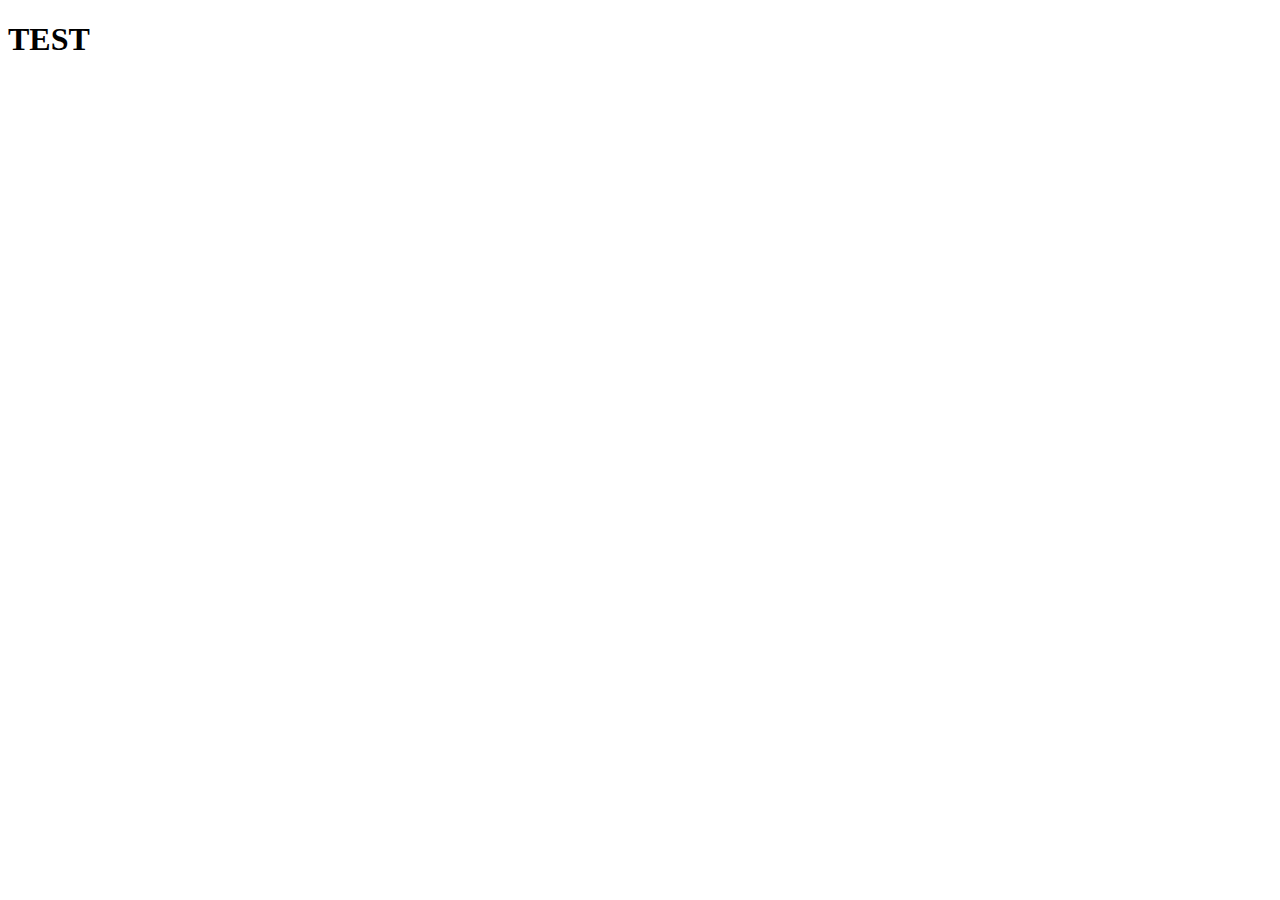
==== index.html @ deda64c5 "Create index.html" ====
<!DOCTYPE html>
<html lang="en">
<head>
    <meta charset="UTF-8">
    <meta name="viewport" content="width=device-width, initial-scale=1.0">
    <title>Nadlan</title>
</head>
<body>

    <!-- Your content goes here -->
<h1>TEST</h1>
</body>
</html>
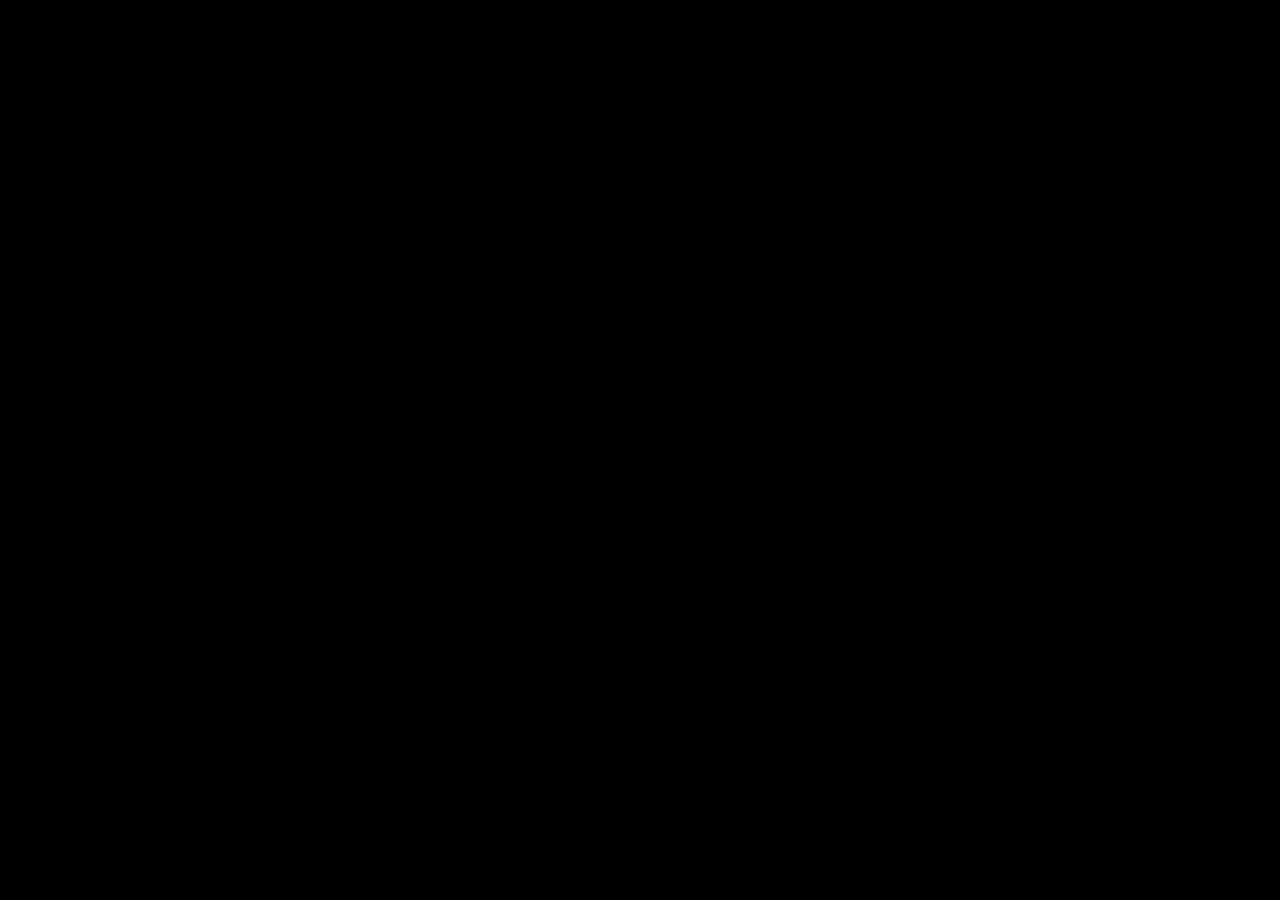
==== commit 1e426a34: "Add files via upload" ====
--- a/index.html
+++ b/index.html
@@ -1,13 +1,375 @@
-<!DOCTYPE html>
-<html lang="en">
-<head>
-    <meta charset="UTF-8">
-    <meta name="viewport" content="width=device-width, initial-scale=1.0">
-    <title>Nadlan</title>
+<!DOCTYPE html><html class="no-js" lang="zxx"><head>
+    <meta charset="utf-8">
+    <meta http-equiv="x-ua-compatible" content="ie=edge">
+    <title>Karla Ruiz - nadlan.mx</title>
+    <meta name="description" content="">
+    <meta name="viewport" content="width=device-width, initial-scale=1">
+    <link rel="shortcut icon" type="image/x-icon" href="images/nyIgyxBugbfX.png">
+    <!-- Place favicon.ico in the root directory -->
+
+    <!-- CSS here -->
+    <link rel="stylesheet" href="css/yXyggOVwKafo.css">
+    <link rel="stylesheet" href="css/BglMzIgdbR3A.css">
+    <link rel="stylesheet" href="css/SjAP2r0eqDfU.css">
+    <link rel="stylesheet" href="css/HqLEvQ7sHl8U.css">
+    <link rel="stylesheet" href="css/MZL8qbbJdl5z.css">
+    <link rel="stylesheet" href="css/4JkKqhOVsrvv.css">
+    <link rel="stylesheet" href="css/PM5VKhhelNa7.css">
+    <link rel="stylesheet" href="css/SZffVLvmH05L.css">
 </head>
+
 <body>
 
-    <!-- Your content goes here -->
-<h1>TEST</h1>
-</body>
-</html>
+    <div class="page-wrapper home-3" data-background="assets/img/bg/page-bg-1.jpg">
+
+        <!-- PRELOADER -->
+        <div id="preloader">
+            <div class="loader_line"></div>
+        </div>
+        <!-- /PRELOADER -->
+
+        <!-- header-start -->
+        <div class="bostami-header-area mb-30 z-index-5">
+            <div class="container">
+                <div class="bostami-header-wrap">
+                    <div class="row">
+
+                        <!-- logo -->
+                        <div class="col-6">
+                            <div class="bostami-header-logo">
+                                <a class="site-logo" href="../index.html">
+                                    <img src="images/nadlangreen.png" alt="">
+                                    <p><i>Coming soon</i></p>
+                                </a>
+                            </div>
+                        </div>
+
+                        <!-- menu btn 
+                        <div class="col-6">
+                            <div class="bostami-header-menu-btn text-right mb-0">
+                                <div class="dark-btn dark-btn-stored dark-btn-icon">
+                                    <i class="fa-light fa-moon"></i>
+                                    <i class="fa-light fa-sun"></i>
+                                </div>
+                                <div class="menu-btn toggle_menu d-lg-none">
+                                    <span></span>
+                                    <span></span>
+                                    <span></span>
+                                </div>
+                            </div>
+                        </div>-->
+
+                    </div>
+                </div>
+
+                <!-- mobile menu -->
+                <div class="mobile-menu-wrap">
+                    <div class="mobile-menu mobile_menu_3">
+                    </div>
+                </div>
+
+            </div>
+        </div>
+        <!-- header-end -->
+
+
+        <div class="container z-index-3">
+            <div class="row">
+
+                <!-- parsonal-info-start -->
+                <div class="col-xxl-4 col-xl-4 col-lg-4">
+                    <div class="bostami-parsonal-info-area">
+                        <div class="bostami-parsonal-info-wrap">
+
+                            <!-- img -->
+                            <div class="bostami-parsonal-info-img">
+                                <img src="images/wWUq4Y91ymSi.png" alt="avatar">
+                            </div>
+
+                            <!-- name -->
+                            <h4 class="bostami-parsonal-info-name">
+                                <a href="#">Karla Ruiz</a>
+                            </h4>
+                            <span class="bostami-parsonal-info-bio mb-15">Asesora inmobiliaria</span>
+
+                            <!-- socail link -->
+                            <ul class="bostami-parsonal-info-social-link mb-30">
+                                <li>
+                                    <a href="#" class="facebook">
+                                        <i class="fa-brands fa-facebook-f"></i>
+                                    </a>
+                                </li>
+                                <li>
+                                    <a href="#" class="twitter">
+                                        <i class="fa-brands fa-twitter"></i>
+                                    </a>
+                                </li>
+                                <li>
+                                    <a href="#" class="instagram">
+                                        <i class="fa-brands fa-instagram"></i>
+                                    </a>
+                                </li>
+                                <li>
+                                    <a href="#" class="linkedin">
+                                        <i class="fa-brands fa-linkedin-in"></i>
+                                    </a>
+                                </li>
+                            </ul>
+
+                            <!-- contact -->
+                            <div class="bostami-parsonal-info-contact mb-30">
+                                <div class="bostami-parsonal-info-contact-item phone">
+                                    <div class="icon">
+                                        <i class="fa-solid fa-mobile-screen-button"></i>
+                                    </div>
+                                    <div class="text">
+                                        <span>WhatsApp</span>
+                                        <p>+52 (442) 114 6160</p>
+                                    </div>
+                                </div>
+
+
+                                <div class="bostami-parsonal-info-contact-item email">
+                                    <div class="icon">
+                                        <i class="fa-regular fa-envelope-open-text"></i>
+                                    </div>
+                                    <div class="text">
+                                        <span>Email</span>
+                                        <p>contacto@tbrqro.com</p>
+                                    </div>
+                                </div>
+
+                                <div class="bostami-parsonal-info-contact-item location">
+                                    <div class="icon">
+                                        <i class="fa-solid fa-location-dot"></i>
+                                    </div>
+                                    <div class="text">
+                                        <span>Location</span>
+                                        <p>Querétaro</p>
+                                    </div>
+                                </div>
+
+                               <!-- <div class="bostami-parsonal-info-contact-item calendar">
+                                    <div class="icon">
+                                        <i class="fa-light fa-calendar-days"></i>
+                                    </div>
+                                    <div class="text">
+                                        <span>Birthday</span>
+                                        <p>May 27, 1990</p>
+                                    </div>
+                                </div>-->
+                            </div>
+
+                            <!-- cv button -->
+                            <div class="bostami-parsonal-info-btn">
+                                <a class="btn-2 circle" href="#">
+                                    <span class="icon">
+                                        <i class="fa-regular fa-download"></i>
+                                    </span>
+                                    Descargar semblanza
+                                </a>
+                            </div>
+
+                        </div>
+                    </div>
+                </div>
+                <!-- personal-info-end -->
+
+                <!-- about-page-start -->
+                <div class="col-xxl-8 col-xl-8 col-lg-8">
+
+                    <!-- main-menu-start -->
+                    <div class="text-right">
+                        <div class="bostami-main-menu-wrap">
+                            <nav class="bastami-main-menu main_menu_3">
+                                <ul>
+                                    <li class="active">
+                                        <a href="home-3.html">
+                                            <span>
+                                                <i class="fa-light fa-address-card"></i>
+                                            </span>
+                                            Acerca De
+                                        </a>
+                                    </li>
+                                    <!--<li>
+                                        <a href="resume-3.html">
+                                            <span>
+                                                <i class="fa-light fa-file-user"></i>
+                                            </span>
+                                            CV
+                                        </a>
+                                    </li>
+                                    <li>
+                                        <a href="portfolio-3.html">
+                                            <span>
+                                                <i class="fa-light fa-briefcase"></i>
+                                            </span>
+                                            Works
+                                        </a>
+                                    </li>
+                                    <li>
+                                        <a href="blog-3.html">
+                                            <span>
+                                                <i class="fa-light fa-newspaper"></i>
+                                            </span>
+                                            Blogs
+                                        </a>
+                                    </li>
+                                    <li>
+                                        <a href="contact-3.html">
+                                            <span>
+                                                <i class="fa-light fa-address-book"></i>
+                                            </span>
+                                            contact
+                                        </a>
+                                    </li>-->
+                                </ul>
+                            </nav>
+                        </div>
+                    </div>
+                    <!-- main-menu-end -->
+
+                    <div class="bostami-page-content-wrap">
+
+                        <!-- page title -->
+                        <div class="section-wrapper pl-60 pr-60 pt-60">
+                            <div class="bostami-page-title-wrap mb-15">
+                                <h2 class="page-title">Acerca De</h2>
+                                <p>Lorem ipsum dolor sit amet consectetur, adipisicing elit. Minima totam quos earum ab quasi, enim asperiores, beatae, dolorum dolore facere quae a impedit officia nulla! Rem amet quod inventore illo.</p>
+                            </div>
+                        </div>
+
+                        <!-- what-do -->
+                        <!--<div class="section-wrapper pl-60 pr-60">
+
+                            <div class="bostami-section-title-wrap mt-30 mb-20">
+                                <h3 class="section-title">What I do!</h3>
+                            </div>
+
+                            <div class="bostami-what-do-wrap mb-30">
+                                <div class="row">
+
+                                 
+                                    <div class="col-xxl-6 col-xl-6 col-lg-6">
+                                        <div class="bostami-what-do-item bg-prink">
+                                            <div class="icon">
+                                                <i class="fa-light fa-swatchbook"></i>
+                                            </div>
+                                            <div class="text">
+                                                <h4 class="title">Ui/Ux Design</h4>
+                                                <p>Lorem ipsum dolor sit amet, consectetuer adipiscing elit, sed diam
+                                                    euismod tincidunt volutpat.</p>
+                                            </div>
+                                        </div>
+                                    </div>
+                              
+                                    <div class="col-xxl-6 col-xl-6 col-lg-6">
+                                        <div class="bostami-what-do-item bg-catkrill">
+                                            <div class="icon">
+                                                <i class="fa-regular fa-grid-2"></i>
+                                            </div>
+                                            <div class="text">
+                                                <h4 class="title">App Development</h4>
+                                                <p>Lorem ipsum dolor sit amet, consectetuer adipiscing elit, sed diam
+                                                    euismod tincidunt volutpat.</p>
+                                            </div>
+                                        </div>
+                                    </div>
+                               
+                                    <div class="col-xxl-6 col-xl-6 col-lg-6">
+                                        <div class="bostami-what-do-item  bg-catkrill">
+                                            <div class="icon">
+                                                <i class="fa-regular fa-camera-retro"></i>
+                                            </div>
+                                            <div class="text">
+                                                <h4 class="title">Photography</h4>
+                                                <p>Lorem ipsum dolor sit amet, consectetuer adipiscing elit, sed diam
+                                                    euismod tincidunt volutpat.</p>
+                                            </div>
+                                        </div>
+                                    </div>
+                                  
+                                    <div class="col-xxl-6 col-xl-6 col-lg-6">
+                                        <div class="bostami-what-do-item bg-prink bg-blue">
+                                            <div class="icon">
+                                                <i class="fa-regular fa-code"></i>
+                                            </div>
+                                            <div class="text">
+                                                <h4 class="title">Web Development</h4>
+                                                <p>Lorem ipsum dolor sit amet, consectetuer adipiscing elit, sed diam
+                                                    euismod tincidunt volutpat.</p>
+                                            </div>
+                                        </div>
+                                    </div>
+
+                                </div>
+                            </div>
+
+                        </div>-->
+
+                        <!-- client
+                        <div class="section-wrapper bg-light-white-2 pt-45 pb-60 pl-60 pr-60">
+
+                            <div class="bostami-section-title-wrap text-center mb-50">
+                                <h3 class="section-title">clinet</h3>
+                            </div>
+
+                            <div class="bostami-client-slider">
+                                <div class="swiper-container client_slide_active">
+                                    <div class="swiper-wrapper">
+
+                                  
+                                        <div class="swiper-slide">
+                                            <img class="bostami-client-slider-logo" src="images/nW934GiI85wD.png" alt="">
+                                        </div>
+
+                                
+                                        <div class="swiper-slide">
+                                            <img class="bostami-client-slider-logo" src="images/pyjVDPePNr00.png" alt="">
+                                        </div>
+
+                               
+                                        <div class="swiper-slide">
+                                            <img class="bostami-client-slider-logo" src="images/IMhPbbkoX1Xu.png" alt="">
+                                        </div>
+
+                            
+                                        <div class="swiper-slide">
+                                            <img class="bostami-client-slider-logo" src="images/xuh4WxJpC7nQ.png" alt="">
+                                        </div>
+
+                                    </div>
+                                </div>
+                            </div>
+
+                        </div>  -->
+
+                        <!-- footer copyright -->
+                        <div class="footer-copyright text-center pt-25 pb-25">
+                            <span>© 2024 Todos los derechos reservados por<a href="https://nadlan.mx" target="_blank" rel="noopener noreferrer">nadlan.mx</a>.</span>
+                        </div>
+
+                    </div>
+                </div>
+                <!-- about-page-end -->
+
+            </div>
+
+
+        </div>
+
+
+    </div>
+
+    <!-- JS here -->
+    <script src="js/lsa5VjZNS9ua.js"></script>
+    <script src="js/UiMvtxFV1u6b.js"></script>
+    <script src="js/EvJVFbhKfy9F.js"></script>
+    <script src="js/TmzTZXvM2wDd.js"></script>
+    <script src="js/FT93FuFIo8Yx.js"></script>
+    <script src="js/xvdCnsDVGNSh.js"></script>
+    <script src="js/w8iOmgJdlUnN.js"></script>
+    <script src="js/pQdZ21XuZJvl.js"></script>
+
+
+</body></html>--- a/css/yXyggOVwKafo.css
+++ b/css/yXyggOVwKafo.css
@@ -0,0 +1,7 @@
+@charset "UTF-8";/*!
+ * Bootstrap  v5.2.3 (https://getbootstrap.com/)
+ * Copyright 2011-2022 The Bootstrap Authors
+ * Copyright 2011-2022 Twitter, Inc.
+ * Licensed under MIT (https://github.com/twbs/bootstrap/blob/main/LICENSE)
+ */:root{--bs-blue:#0d6efd;--bs-indigo:#6610f2;--bs-purple:#6f42c1;--bs-pink:#d63384;--bs-red:#dc3545;--bs-orange:#fd7e14;--bs-yellow:#ffc107;--bs-green:#198754;--bs-teal:#20c997;--bs-cyan:#0dcaf0;--bs-black:#000;--bs-white:#fff;--bs-gray:#6c757d;--bs-gray-dark:#343a40;--bs-gray-100:#f8f9fa;--bs-gray-200:#e9ecef;--bs-gray-300:#dee2e6;--bs-gray-400:#ced4da;--bs-gray-500:#adb5bd;--bs-gray-600:#6c757d;--bs-gray-700:#495057;--bs-gray-800:#343a40;--bs-gray-900:#212529;--bs-primary:#0d6efd;--bs-secondary:#6c757d;--bs-success:#198754;--bs-info:#0dcaf0;--bs-warning:#ffc107;--bs-danger:#dc3545;--bs-light:#f8f9fa;--bs-dark:#212529;--bs-primary-rgb:13,110,253;--bs-secondary-rgb:108,117,125;--bs-success-rgb:25,135,84;--bs-info-rgb:13,202,240;--bs-warning-rgb:255,193,7;--bs-danger-rgb:220,53,69;--bs-light-rgb:248,249,250;--bs-dark-rgb:33,37,41;--bs-white-rgb:255,255,255;--bs-black-rgb:0,0,0;--bs-body-color-rgb:33,37,41;--bs-body-bg-rgb:255,255,255;--bs-font-sans-serif:system-ui,-apple-system,"Segoe UI",Roboto,"Helvetica Neue","Noto Sans","Liberation Sans",Arial,sans-serif,"Apple Color Emoji","Segoe UI Emoji","Segoe UI Symbol","Noto Color Emoji";--bs-font-monospace:SFMono-Regular,Menlo,Monaco,Consolas,"Liberation Mono","Courier New",monospace;--bs-gradient:linear-gradient(180deg, rgba(255, 255, 255, 0.15), rgba(255, 255, 255, 0));--bs-body-font-family:var(--bs-font-sans-serif);--bs-body-font-size:1rem;--bs-body-font-weight:400;--bs-body-line-height:1.5;--bs-body-color:#212529;--bs-body-bg:#fff;--bs-border-width:1px;--bs-border-style:solid;--bs-border-color:#dee2e6;--bs-border-color-translucent:rgba(0, 0, 0, 0.175);--bs-border-radius:0.375rem;--bs-border-radius-sm:0.25rem;--bs-border-radius-lg:0.5rem;--bs-border-radius-xl:1rem;--bs-border-radius-2xl:2rem;--bs-border-radius-pill:50rem;--bs-link-color:#0d6efd;--bs-link-hover-color:#0a58ca;--bs-code-color:#d63384;--bs-highlight-bg:#fff3cd}*,::after,::before{box-sizing:border-box}@media (prefers-reduced-motion:no-preference){:root{scroll-behavior:smooth}}body{margin:0;font-family:var(--bs-body-font-family);font-size:var(--bs-body-font-size);font-weight:var(--bs-body-font-weight);line-height:var(--bs-body-line-height);color:var(--bs-body-color);text-align:var(--bs-body-text-align);background-color:var(--bs-body-bg);-webkit-text-size-adjust:100%;-webkit-tap-highlight-color:transparent}hr{margin:1rem 0;color:inherit;border:0;border-top:1px solid;opacity:.25}.h1,.h2,.h3,.h4,.h5,.h6,h1,h2,h3,h4,h5,h6{margin-top:0;margin-bottom:.5rem;font-weight:500;line-height:1.2}.h1,h1{font-size:calc(1.375rem + 1.5vw)}@media (min-width:1200px){.h1,h1{font-size:2.5rem}}.h2,h2{font-size:calc(1.325rem + .9vw)}@media (min-width:1200px){.h2,h2{font-size:2rem}}.h3,h3{font-size:calc(1.3rem + .6vw)}@media (min-width:1200px){.h3,h3{font-size:1.75rem}}.h4,h4{font-size:calc(1.275rem + .3vw)}@media (min-width:1200px){.h4,h4{font-size:1.5rem}}.h5,h5{font-size:1.25rem}.h6,h6{font-size:1rem}p{margin-top:0;margin-bottom:1rem}abbr[title]{-webkit-text-decoration:underline dotted;text-decoration:underline dotted;cursor:help;-webkit-text-decoration-skip-ink:none;text-decoration-skip-ink:none}address{margin-bottom:1rem;font-style:normal;line-height:inherit}ol,ul{padding-left:2rem}dl,ol,ul{margin-top:0;margin-bottom:1rem}ol ol,ol ul,ul ol,ul ul{margin-bottom:0}dt{font-weight:700}dd{margin-bottom:.5rem;margin-left:0}blockquote{margin:0 0 1rem}b,strong{font-weight:bolder}.small,small{font-size:.875em}.mark,mark{padding:.1875em;background-color:var(--bs-highlight-bg)}sub,sup{position:relative;font-size:.75em;line-height:0;vertical-align:baseline}sub{bottom:-.25em}sup{top:-.5em}a{color:var(--bs-link-color);text-decoration:underline}a:hover{color:var(--bs-link-hover-color)}a:not([href]):not([class]),a:not([href]):not([class]):hover{color:inherit;text-decoration:none}code,kbd,pre,samp{font-family:var(--bs-font-monospace);font-size:1em}pre{display:block;margin-top:0;margin-bottom:1rem;overflow:auto;font-size:.875em}pre code{font-size:inherit;color:inherit;word-break:normal}code{font-size:.875em;color:var(--bs-code-color);word-wrap:break-word}a>code{color:inherit}kbd{padding:.1875rem .375rem;font-size:.875em;color:var(--bs-body-bg);background-color:var(--bs-body-color);border-radius:.25rem}kbd kbd{padding:0;font-size:1em}figure{margin:0 0 1rem}img,svg{vertical-align:middle}table{caption-side:bottom;border-collapse:collapse}caption{padding-top:.5rem;padding-bottom:.5rem;color:#6c757d;text-align:left}th{text-align:inherit;text-align:-webkit-match-parent}tbody,td,tfoot,th,thead,tr{border-color:inherit;border-style:solid;border-width:0}label{display:inline-block}button{border-radius:0}button:focus:not(:focus-visible){outline:0}button,input,optgroup,select,textarea{margin:0;font-family:inherit;font-size:inherit;line-height:inherit}button,select{text-transform:none}[role=button]{cursor:pointer}select{word-wrap:normal}select:disabled{opacity:1}[list]:not([type=date]):not([type=datetime-local]):not([type=month]):not([type=week]):not([type=time])::-webkit-calendar-picker-indicator{display:none!important}[type=button],[type=reset],[type=submit],button{-webkit-appearance:button}[type=button]:not(:disabled),[type=reset]:not(:disabled),[type=submit]:not(:disabled),button:not(:disabled){cursor:pointer}::-moz-focus-inner{padding:0;border-style:none}textarea{resize:vertical}fieldset{min-width:0;padding:0;margin:0;border:0}legend{float:left;width:100%;padding:0;margin-bottom:.5rem;font-size:calc(1.275rem + .3vw);line-height:inherit}@media (min-width:1200px){legend{font-size:1.5rem}}legend+*{clear:left}::-webkit-datetime-edit-day-field,::-webkit-datetime-edit-fields-wrapper,::-webkit-datetime-edit-hour-field,::-webkit-datetime-edit-minute,::-webkit-datetime-edit-month-field,::-webkit-datetime-edit-text,::-webkit-datetime-edit-year-field{padding:0}::-webkit-inner-spin-button{height:auto}[type=search]{outline-offset:-2px;-webkit-appearance:textfield}::-webkit-search-decoration{-webkit-appearance:none}::-webkit-color-swatch-wrapper{padding:0}::-webkit-file-upload-button{font:inherit;-webkit-appearance:button}::file-selector-button{font:inherit;-webkit-appearance:button}output{display:inline-block}iframe{border:0}summary{display:list-item;cursor:pointer}progress{vertical-align:baseline}[hidden]{display:none!important}.lead{font-size:1.25rem;font-weight:300}.display-1{font-size:calc(1.625rem + 4.5vw);font-weight:300;line-height:1.2}@media (min-width:1200px){.display-1{font-size:5rem}}.display-2{font-size:calc(1.575rem + 3.9vw);font-weight:300;line-height:1.2}@media (min-width:1200px){.display-2{font-size:4.5rem}}.display-3{font-size:calc(1.525rem + 3.3vw);font-weight:300;line-height:1.2}@media (min-width:1200px){.display-3{font-size:4rem}}.display-4{font-size:calc(1.475rem + 2.7vw);font-weight:300;line-height:1.2}@media (min-width:1200px){.display-4{font-size:3.5rem}}.display-5{font-size:calc(1.425rem + 2.1vw);font-weight:300;line-height:1.2}@media (min-width:1200px){.display-5{font-size:3rem}}.display-6{font-size:calc(1.375rem + 1.5vw);font-weight:300;line-height:1.2}@media (min-width:1200px){.display-6{font-size:2.5rem}}.list-unstyled{padding-left:0;list-style:none}.list-inline{padding-left:0;list-style:none}.list-inline-item{display:inline-block}.list-inline-item:not(:last-child){margin-right:.5rem}.initialism{font-size:.875em;text-transform:uppercase}.blockquote{margin-bottom:1rem;font-size:1.25rem}.blockquote>:last-child{margin-bottom:0}.blockquote-footer{margin-top:-1rem;margin-bottom:1rem;font-size:.875em;color:#6c757d}.blockquote-footer::before{content:"— "}.img-fluid{max-width:100%;height:auto}.img-thumbnail{padding:.25rem;background-color:#fff;border:1px solid var(--bs-border-color);border-radius:.375rem;max-width:100%;height:auto}.figure{display:inline-block}.figure-img{margin-bottom:.5rem;line-height:1}.figure-caption{font-size:.875em;color:#6c757d}.container,.container-fluid,.container-lg,.container-md,.container-sm,.container-xl,.container-xxl{--bs-gutter-x:1.5rem;--bs-gutter-y:0;width:100%;padding-right:calc(var(--bs-gutter-x) * .5);padding-left:calc(var(--bs-gutter-x) * .5);margin-right:auto;margin-left:auto}@media (min-width:576px){.container,.container-sm{max-width:540px}}@media (min-width:768px){.container,.container-md,.container-sm{max-width:720px}}@media (min-width:992px){.container,.container-lg,.container-md,.container-sm{max-width:960px}}@media (min-width:1200px){.container,.container-lg,.container-md,.container-sm,.container-xl{max-width:1140px}}@media (min-width:1400px){.container,.container-lg,.container-md,.container-sm,.container-xl,.container-xxl{max-width:1320px}}.row{--bs-gutter-x:1.5rem;--bs-gutter-y:0;display:flex;flex-wrap:wrap;margin-top:calc(-1 * var(--bs-gutter-y));margin-right:calc(-.5 * var(--bs-gutter-x));margin-left:calc(-.5 * var(--bs-gutter-x))}.row>*{flex-shrink:0;width:100%;max-width:100%;padding-right:calc(var(--bs-gutter-x) * .5);padding-left:calc(var(--bs-gutter-x) * .5);margin-top:var(--bs-gutter-y)}.col{flex:1 0 0%}.row-cols-auto>*{flex:0 0 auto;width:auto}.row-cols-1>*{flex:0 0 auto;width:100%}.row-cols-2>*{flex:0 0 auto;width:50%}.row-cols-3>*{flex:0 0 auto;width:33.3333333333%}.row-cols-4>*{flex:0 0 auto;width:25%}.row-cols-5>*{flex:0 0 auto;width:20%}.row-cols-6>*{flex:0 0 auto;width:16.6666666667%}.col-auto{flex:0 0 auto;width:auto}.col-1{flex:0 0 auto;width:8.33333333%}.col-2{flex:0 0 auto;width:16.66666667%}.col-3{flex:0 0 auto;width:25%}.col-4{flex:0 0 auto;width:33.33333333%}.col-5{flex:0 0 auto;width:41.66666667%}.col-6{flex:0 0 auto;width:50%}.col-7{flex:0 0 auto;width:58.33333333%}.col-8{flex:0 0 auto;width:66.66666667%}.col-9{flex:0 0 auto;width:75%}.col-10{flex:0 0 auto;width:83.33333333%}.col-11{flex:0 0 auto;width:91.66666667%}.col-12{flex:0 0 auto;width:100%}.offset-1{margin-left:8.33333333%}.offset-2{margin-left:16.66666667%}.offset-3{margin-left:25%}.offset-4{margin-left:33.33333333%}.offset-5{margin-left:41.66666667%}.offset-6{margin-left:50%}.offset-7{margin-left:58.33333333%}.offset-8{margin-left:66.66666667%}.offset-9{margin-left:75%}.offset-10{margin-left:83.33333333%}.offset-11{margin-left:91.66666667%}.g-0,.gx-0{--bs-gutter-x:0}.g-0,.gy-0{--bs-gutter-y:0}.g-1,.gx-1{--bs-gutter-x:0.25rem}.g-1,.gy-1{--bs-gutter-y:0.25rem}.g-2,.gx-2{--bs-gutter-x:0.5rem}.g-2,.gy-2{--bs-gutter-y:0.5rem}.g-3,.gx-3{--bs-gutter-x:1rem}.g-3,.gy-3{--bs-gutter-y:1rem}.g-4,.gx-4{--bs-gutter-x:1.5rem}.g-4,.gy-4{--bs-gutter-y:1.5rem}.g-5,.gx-5{--bs-gutter-x:3rem}.g-5,.gy-5{--bs-gutter-y:3rem}@media (min-width:576px){.col-sm{flex:1 0 0%}.row-cols-sm-auto>*{flex:0 0 auto;width:auto}.row-cols-sm-1>*{flex:0 0 auto;width:100%}.row-cols-sm-2>*{flex:0 0 auto;width:50%}.row-cols-sm-3>*{flex:0 0 auto;width:33.3333333333%}.row-cols-sm-4>*{flex:0 0 auto;width:25%}.row-cols-sm-5>*{flex:0 0 auto;width:20%}.row-cols-sm-6>*{flex:0 0 auto;width:16.6666666667%}.col-sm-auto{flex:0 0 auto;width:auto}.col-sm-1{flex:0 0 auto;width:8.33333333%}.col-sm-2{flex:0 0 auto;width:16.66666667%}.col-sm-3{flex:0 0 auto;width:25%}.col-sm-4{flex:0 0 auto;width:33.33333333%}.col-sm-5{flex:0 0 auto;width:41.66666667%}.col-sm-6{flex:0 0 auto;width:50%}.col-sm-7{flex:0 0 auto;width:58.33333333%}.col-sm-8{flex:0 0 auto;width:66.66666667%}.col-sm-9{flex:0 0 auto;width:75%}.col-sm-10{flex:0 0 auto;width:83.33333333%}.col-sm-11{flex:0 0 auto;width:91.66666667%}.col-sm-12{flex:0 0 auto;width:100%}.offset-sm-0{margin-left:0}.offset-sm-1{margin-left:8.33333333%}.offset-sm-2{margin-left:16.66666667%}.offset-sm-3{margin-left:25%}.offset-sm-4{margin-left:33.33333333%}.offset-sm-5{margin-left:41.66666667%}.offset-sm-6{margin-left:50%}.offset-sm-7{margin-left:58.33333333%}.offset-sm-8{margin-left:66.66666667%}.offset-sm-9{margin-left:75%}.offset-sm-10{margin-left:83.33333333%}.offset-sm-11{margin-left:91.66666667%}.g-sm-0,.gx-sm-0{--bs-gutter-x:0}.g-sm-0,.gy-sm-0{--bs-gutter-y:0}.g-sm-1,.gx-sm-1{--bs-gutter-x:0.25rem}.g-sm-1,.gy-sm-1{--bs-gutter-y:0.25rem}.g-sm-2,.gx-sm-2{--bs-gutter-x:0.5rem}.g-sm-2,.gy-sm-2{--bs-gutter-y:0.5rem}.g-sm-3,.gx-sm-3{--bs-gutter-x:1rem}.g-sm-3,.gy-sm-3{--bs-gutter-y:1rem}.g-sm-4,.gx-sm-4{--bs-gutter-x:1.5rem}.g-sm-4,.gy-sm-4{--bs-gutter-y:1.5rem}.g-sm-5,.gx-sm-5{--bs-gutter-x:3rem}.g-sm-5,.gy-sm-5{--bs-gutter-y:3rem}}@media (min-width:768px){.col-md{flex:1 0 0%}.row-cols-md-auto>*{flex:0 0 auto;width:auto}.row-cols-md-1>*{flex:0 0 auto;width:100%}.row-cols-md-2>*{flex:0 0 auto;width:50%}.row-cols-md-3>*{flex:0 0 auto;width:33.3333333333%}.row-cols-md-4>*{flex:0 0 auto;width:25%}.row-cols-md-5>*{flex:0 0 auto;width:20%}.row-cols-md-6>*{flex:0 0 auto;width:16.6666666667%}.col-md-auto{flex:0 0 auto;width:auto}.col-md-1{flex:0 0 auto;width:8.33333333%}.col-md-2{flex:0 0 auto;width:16.66666667%}.col-md-3{flex:0 0 auto;width:25%}.col-md-4{flex:0 0 auto;width:33.33333333%}.col-md-5{flex:0 0 auto;width:41.66666667%}.col-md-6{flex:0 0 auto;width:50%}.col-md-7{flex:0 0 auto;width:58.33333333%}.col-md-8{flex:0 0 auto;width:66.66666667%}.col-md-9{flex:0 0 auto;width:75%}.col-md-10{flex:0 0 auto;width:83.33333333%}.col-md-11{flex:0 0 auto;width:91.66666667%}.col-md-12{flex:0 0 auto;width:100%}.offset-md-0{margin-left:0}.offset-md-1{margin-left:8.33333333%}.offset-md-2{margin-left:16.66666667%}.offset-md-3{margin-left:25%}.offset-md-4{margin-left:33.33333333%}.offset-md-5{margin-left:41.66666667%}.offset-md-6{margin-left:50%}.offset-md-7{margin-left:58.33333333%}.offset-md-8{margin-left:66.66666667%}.offset-md-9{margin-left:75%}.offset-md-10{margin-left:83.33333333%}.offset-md-11{margin-left:91.66666667%}.g-md-0,.gx-md-0{--bs-gutter-x:0}.g-md-0,.gy-md-0{--bs-gutter-y:0}.g-md-1,.gx-md-1{--bs-gutter-x:0.25rem}.g-md-1,.gy-md-1{--bs-gutter-y:0.25rem}.g-md-2,.gx-md-2{--bs-gutter-x:0.5rem}.g-md-2,.gy-md-2{--bs-gutter-y:0.5rem}.g-md-3,.gx-md-3{--bs-gutter-x:1rem}.g-md-3,.gy-md-3{--bs-gutter-y:1rem}.g-md-4,.gx-md-4{--bs-gutter-x:1.5rem}.g-md-4,.gy-md-4{--bs-gutter-y:1.5rem}.g-md-5,.gx-md-5{--bs-gutter-x:3rem}.g-md-5,.gy-md-5{--bs-gutter-y:3rem}}@media (min-width:992px){.col-lg{flex:1 0 0%}.row-cols-lg-auto>*{flex:0 0 auto;width:auto}.row-cols-lg-1>*{flex:0 0 auto;width:100%}.row-cols-lg-2>*{flex:0 0 auto;width:50%}.row-cols-lg-3>*{flex:0 0 auto;width:33.3333333333%}.row-cols-lg-4>*{flex:0 0 auto;width:25%}.row-cols-lg-5>*{flex:0 0 auto;width:20%}.row-cols-lg-6>*{flex:0 0 auto;width:16.6666666667%}.col-lg-auto{flex:0 0 auto;width:auto}.col-lg-1{flex:0 0 auto;width:8.33333333%}.col-lg-2{flex:0 0 auto;width:16.66666667%}.col-lg-3{flex:0 0 auto;width:25%}.col-lg-4{flex:0 0 auto;width:33.33333333%}.col-lg-5{flex:0 0 auto;width:41.66666667%}.col-lg-6{flex:0 0 auto;width:50%}.col-lg-7{flex:0 0 auto;width:58.33333333%}.col-lg-8{flex:0 0 auto;width:66.66666667%}.col-lg-9{flex:0 0 auto;width:75%}.col-lg-10{flex:0 0 auto;width:83.33333333%}.col-lg-11{flex:0 0 auto;width:91.66666667%}.col-lg-12{flex:0 0 auto;width:100%}.offset-lg-0{margin-left:0}.offset-lg-1{margin-left:8.33333333%}.offset-lg-2{margin-left:16.66666667%}.offset-lg-3{margin-left:25%}.offset-lg-4{margin-left:33.33333333%}.offset-lg-5{margin-left:41.66666667%}.offset-lg-6{margin-left:50%}.offset-lg-7{margin-left:58.33333333%}.offset-lg-8{margin-left:66.66666667%}.offset-lg-9{margin-left:75%}.offset-lg-10{margin-left:83.33333333%}.offset-lg-11{margin-left:91.66666667%}.g-lg-0,.gx-lg-0{--bs-gutter-x:0}.g-lg-0,.gy-lg-0{--bs-gutter-y:0}.g-lg-1,.gx-lg-1{--bs-gutter-x:0.25rem}.g-lg-1,.gy-lg-1{--bs-gutter-y:0.25rem}.g-lg-2,.gx-lg-2{--bs-gutter-x:0.5rem}.g-lg-2,.gy-lg-2{--bs-gutter-y:0.5rem}.g-lg-3,.gx-lg-3{--bs-gutter-x:1rem}.g-lg-3,.gy-lg-3{--bs-gutter-y:1rem}.g-lg-4,.gx-lg-4{--bs-gutter-x:1.5rem}.g-lg-4,.gy-lg-4{--bs-gutter-y:1.5rem}.g-lg-5,.gx-lg-5{--bs-gutter-x:3rem}.g-lg-5,.gy-lg-5{--bs-gutter-y:3rem}}@media (min-width:1200px){.col-xl{flex:1 0 0%}.row-cols-xl-auto>*{flex:0 0 auto;width:auto}.row-cols-xl-1>*{flex:0 0 auto;width:100%}.row-cols-xl-2>*{flex:0 0 auto;width:50%}.row-cols-xl-3>*{flex:0 0 auto;width:33.3333333333%}.row-cols-xl-4>*{flex:0 0 auto;width:25%}.row-cols-xl-5>*{flex:0 0 auto;width:20%}.row-cols-xl-6>*{flex:0 0 auto;width:16.6666666667%}.col-xl-auto{flex:0 0 auto;width:auto}.col-xl-1{flex:0 0 auto;width:8.33333333%}.col-xl-2{flex:0 0 auto;width:16.66666667%}.col-xl-3{flex:0 0 auto;width:25%}.col-xl-4{flex:0 0 auto;width:33.33333333%}.col-xl-5{flex:0 0 auto;width:41.66666667%}.col-xl-6{flex:0 0 auto;width:50%}.col-xl-7{flex:0 0 auto;width:58.33333333%}.col-xl-8{flex:0 0 auto;width:66.66666667%}.col-xl-9{flex:0 0 auto;width:75%}.col-xl-10{flex:0 0 auto;width:83.33333333%}.col-xl-11{flex:0 0 auto;width:91.66666667%}.col-xl-12{flex:0 0 auto;width:100%}.offset-xl-0{margin-left:0}.offset-xl-1{margin-left:8.33333333%}.offset-xl-2{margin-left:16.66666667%}.offset-xl-3{margin-left:25%}.offset-xl-4{margin-left:33.33333333%}.offset-xl-5{margin-left:41.66666667%}.offset-xl-6{margin-left:50%}.offset-xl-7{margin-left:58.33333333%}.offset-xl-8{margin-left:66.66666667%}.offset-xl-9{margin-left:75%}.offset-xl-10{margin-left:83.33333333%}.offset-xl-11{margin-left:91.66666667%}.g-xl-0,.gx-xl-0{--bs-gutter-x:0}.g-xl-0,.gy-xl-0{--bs-gutter-y:0}.g-xl-1,.gx-xl-1{--bs-gutter-x:0.25rem}.g-xl-1,.gy-xl-1{--bs-gutter-y:0.25rem}.g-xl-2,.gx-xl-2{--bs-gutter-x:0.5rem}.g-xl-2,.gy-xl-2{--bs-gutter-y:0.5rem}.g-xl-3,.gx-xl-3{--bs-gutter-x:1rem}.g-xl-3,.gy-xl-3{--bs-gutter-y:1rem}.g-xl-4,.gx-xl-4{--bs-gutter-x:1.5rem}.g-xl-4,.gy-xl-4{--bs-gutter-y:1.5rem}.g-xl-5,.gx-xl-5{--bs-gutter-x:3rem}.g-xl-5,.gy-xl-5{--bs-gutter-y:3rem}}@media (min-width:1400px){.col-xxl{flex:1 0 0%}.row-cols-xxl-auto>*{flex:0 0 auto;width:auto}.row-cols-xxl-1>*{flex:0 0 auto;width:100%}.row-cols-xxl-2>*{flex:0 0 auto;width:50%}.row-cols-xxl-3>*{flex:0 0 auto;width:33.3333333333%}.row-cols-xxl-4>*{flex:0 0 auto;width:25%}.row-cols-xxl-5>*{flex:0 0 auto;width:20%}.row-cols-xxl-6>*{flex:0 0 auto;width:16.6666666667%}.col-xxl-auto{flex:0 0 auto;width:auto}.col-xxl-1{flex:0 0 auto;width:8.33333333%}.col-xxl-2{flex:0 0 auto;width:16.66666667%}.col-xxl-3{flex:0 0 auto;width:25%}.col-xxl-4{flex:0 0 auto;width:33.33333333%}.col-xxl-5{flex:0 0 auto;width:41.66666667%}.col-xxl-6{flex:0 0 auto;width:50%}.col-xxl-7{flex:0 0 auto;width:58.33333333%}.col-xxl-8{flex:0 0 auto;width:66.66666667%}.col-xxl-9{flex:0 0 auto;width:75%}.col-xxl-10{flex:0 0 auto;width:83.33333333%}.col-xxl-11{flex:0 0 auto;width:91.66666667%}.col-xxl-12{flex:0 0 auto;width:100%}.offset-xxl-0{margin-left:0}.offset-xxl-1{margin-left:8.33333333%}.offset-xxl-2{margin-left:16.66666667%}.offset-xxl-3{margin-left:25%}.offset-xxl-4{margin-left:33.33333333%}.offset-xxl-5{margin-left:41.66666667%}.offset-xxl-6{margin-left:50%}.offset-xxl-7{margin-left:58.33333333%}.offset-xxl-8{margin-left:66.66666667%}.offset-xxl-9{margin-left:75%}.offset-xxl-10{margin-left:83.33333333%}.offset-xxl-11{margin-left:91.66666667%}.g-xxl-0,.gx-xxl-0{--bs-gutter-x:0}.g-xxl-0,.gy-xxl-0{--bs-gutter-y:0}.g-xxl-1,.gx-xxl-1{--bs-gutter-x:0.25rem}.g-xxl-1,.gy-xxl-1{--bs-gutter-y:0.25rem}.g-xxl-2,.gx-xxl-2{--bs-gutter-x:0.5rem}.g-xxl-2,.gy-xxl-2{--bs-gutter-y:0.5rem}.g-xxl-3,.gx-xxl-3{--bs-gutter-x:1rem}.g-xxl-3,.gy-xxl-3{--bs-gutter-y:1rem}.g-xxl-4,.gx-xxl-4{--bs-gutter-x:1.5rem}.g-xxl-4,.gy-xxl-4{--bs-gutter-y:1.5rem}.g-xxl-5,.gx-xxl-5{--bs-gutter-x:3rem}.g-xxl-5,.gy-xxl-5{--bs-gutter-y:3rem}}.table{--bs-table-color:var(--bs-body-color);--bs-table-bg:transparent;--bs-table-border-color:var(--bs-border-color);--bs-table-accent-bg:transparent;--bs-table-striped-color:var(--bs-body-color);--bs-table-striped-bg:rgba(0, 0, 0, 0.05);--bs-table-active-color:var(--bs-body-color);--bs-table-active-bg:rgba(0, 0, 0, 0.1);--bs-table-hover-color:var(--bs-body-color);--bs-table-hover-bg:rgba(0, 0, 0, 0.075);width:100%;margin-bottom:1rem;color:var(--bs-table-color);vertical-align:top;border-color:var(--bs-table-border-color)}.table>:not(caption)>*>*{padding:.5rem .5rem;background-color:var(--bs-table-bg);border-bottom-width:1px;box-shadow:inset 0 0 0 9999px var(--bs-table-accent-bg)}.table>tbody{vertical-align:inherit}.table>thead{vertical-align:bottom}.table-group-divider{border-top:2px solid currentcolor}.caption-top{caption-side:top}.table-sm>:not(caption)>*>*{padding:.25rem .25rem}.table-bordered>:not(caption)>*{border-width:1px 0}.table-bordered>:not(caption)>*>*{border-width:0 1px}.table-borderless>:not(caption)>*>*{border-bottom-width:0}.table-borderless>:not(:first-child){border-top-width:0}.table-striped>tbody>tr:nth-of-type(odd)>*{--bs-table-accent-bg:var(--bs-table-striped-bg);color:var(--bs-table-striped-color)}.table-striped-columns>:not(caption)>tr>:nth-child(2n){--bs-table-accent-bg:var(--bs-table-striped-bg);color:var(--bs-table-striped-color)}.table-active{--bs-table-accent-bg:var(--bs-table-active-bg);color:var(--bs-table-active-color)}.table-hover>tbody>tr:hover>*{--bs-table-accent-bg:var(--bs-table-hover-bg);color:var(--bs-table-hover-color)}.table-primary{--bs-table-color:#000;--bs-table-bg:#cfe2ff;--bs-table-border-color:#bacbe6;--bs-table-striped-bg:#c5d7f2;--bs-table-striped-color:#000;--bs-table-active-bg:#bacbe6;--bs-table-active-color:#000;--bs-table-hover-bg:#bfd1ec;--bs-table-hover-color:#000;color:var(--bs-table-color);border-color:var(--bs-table-border-color)}.table-secondary{--bs-table-color:#000;--bs-table-bg:#e2e3e5;--bs-table-border-color:#cbccce;--bs-table-striped-bg:#d7d8da;--bs-table-striped-color:#000;--bs-table-active-bg:#cbccce;--bs-table-active-color:#000;--bs-table-hover-bg:#d1d2d4;--bs-table-hover-color:#000;color:var(--bs-table-color);border-color:var(--bs-table-border-color)}.table-success{--bs-table-color:#000;--bs-table-bg:#d1e7dd;--bs-table-border-color:#bcd0c7;--bs-table-striped-bg:#c7dbd2;--bs-table-striped-color:#000;--bs-table-active-bg:#bcd0c7;--bs-table-active-color:#000;--bs-table-hover-bg:#c1d6cc;--bs-table-hover-color:#000;color:var(--bs-table-color);border-color:var(--bs-table-border-color)}.table-info{--bs-table-color:#000;--bs-table-bg:#cff4fc;--bs-table-border-color:#badce3;--bs-table-striped-bg:#c5e8ef;--bs-table-striped-color:#000;--bs-table-active-bg:#badce3;--bs-table-active-color:#000;--bs-table-hover-bg:#bfe2e9;--bs-table-hover-color:#000;color:var(--bs-table-color);border-color:var(--bs-table-border-color)}.table-warning{--bs-table-color:#000;--bs-table-bg:#fff3cd;--bs-table-border-color:#e6dbb9;--bs-table-striped-bg:#f2e7c3;--bs-table-striped-color:#000;--bs-table-active-bg:#e6dbb9;--bs-table-active-color:#000;--bs-table-hover-bg:#ece1be;--bs-table-hover-color:#000;color:var(--bs-table-color);border-color:var(--bs-table-border-color)}.table-danger{--bs-table-color:#000;--bs-table-bg:#f8d7da;--bs-table-border-color:#dfc2c4;--bs-table-striped-bg:#eccccf;--bs-table-striped-color:#000;--bs-table-active-bg:#dfc2c4;--bs-table-active-color:#000;--bs-table-hover-bg:#e5c7ca;--bs-table-hover-color:#000;color:var(--bs-table-color);border-color:var(--bs-table-border-color)}.table-light{--bs-table-color:#000;--bs-table-bg:#f8f9fa;--bs-table-border-color:#dfe0e1;--bs-table-striped-bg:#ecedee;--bs-table-striped-color:#000;--bs-table-active-bg:#dfe0e1;--bs-table-active-color:#000;--bs-table-hover-bg:#e5e6e7;--bs-table-hover-color:#000;color:var(--bs-table-color);border-color:var(--bs-table-border-color)}.table-dark{--bs-table-color:#fff;--bs-table-bg:#212529;--bs-table-border-color:#373b3e;--bs-table-striped-bg:#2c3034;--bs-table-striped-color:#fff;--bs-table-active-bg:#373b3e;--bs-table-active-color:#fff;--bs-table-hover-bg:#323539;--bs-table-hover-color:#fff;color:var(--bs-table-color);border-color:var(--bs-table-border-color)}.table-responsive{overflow-x:auto;-webkit-overflow-scrolling:touch}@media (max-width:575.98px){.table-responsive-sm{overflow-x:auto;-webkit-overflow-scrolling:touch}}@media (max-width:767.98px){.table-responsive-md{overflow-x:auto;-webkit-overflow-scrolling:touch}}@media (max-width:991.98px){.table-responsive-lg{overflow-x:auto;-webkit-overflow-scrolling:touch}}@media (max-width:1199.98px){.table-responsive-xl{overflow-x:auto;-webkit-overflow-scrolling:touch}}@media (max-width:1399.98px){.table-responsive-xxl{overflow-x:auto;-webkit-overflow-scrolling:touch}}.form-label{margin-bottom:.5rem}.col-form-label{padding-top:calc(.375rem + 1px);padding-bottom:calc(.375rem + 1px);margin-bottom:0;font-size:inherit;line-height:1.5}.col-form-label-lg{padding-top:calc(.5rem + 1px);padding-bottom:calc(.5rem + 1px);font-size:1.25rem}.col-form-label-sm{padding-top:calc(.25rem + 1px);padding-bottom:calc(.25rem + 1px);font-size:.875rem}.form-text{margin-top:.25rem;font-size:.875em;color:#6c757d}.form-control{display:block;width:100%;padding:.375rem .75rem;font-size:1rem;font-weight:400;line-height:1.5;color:#212529;background-color:#fff;background-clip:padding-box;border:1px solid #ced4da;-webkit-appearance:none;-moz-appearance:none;appearance:none;border-radius:.375rem;transition:border-color .15s ease-in-out,box-shadow .15s ease-in-out}@media (prefers-reduced-motion:reduce){.form-control{transition:none}}.form-control[type=file]{overflow:hidden}.form-control[type=file]:not(:disabled):not([readonly]){cursor:pointer}.form-control:focus{color:#212529;background-color:#fff;border-color:#86b7fe;outline:0;box-shadow:0 0 0 .25rem rgba(13,110,253,.25)}.form-control::-webkit-date-and-time-value{height:1.5em}.form-control::-moz-placeholder{color:#6c757d;opacity:1}.form-control::placeholder{color:#6c757d;opacity:1}.form-control:disabled{background-color:#e9ecef;opacity:1}.form-control::-webkit-file-upload-button{padding:.375rem .75rem;margin:-.375rem -.75rem;-webkit-margin-end:.75rem;margin-inline-end:.75rem;color:#212529;background-color:#e9ecef;pointer-events:none;border-color:inherit;border-style:solid;border-width:0;border-inline-end-width:1px;border-radius:0;-webkit-transition:color .15s ease-in-out,background-color .15s ease-in-out,border-color .15s ease-in-out,box-shadow .15s ease-in-out;transition:color .15s ease-in-out,background-color .15s ease-in-out,border-color .15s ease-in-out,box-shadow .15s ease-in-out}.form-control::file-selector-button{padding:.375rem .75rem;margin:-.375rem -.75rem;-webkit-margin-end:.75rem;margin-inline-end:.75rem;color:#212529;background-color:#e9ecef;pointer-events:none;border-color:inherit;border-style:solid;border-width:0;border-inline-end-width:1px;border-radius:0;transition:color .15s ease-in-out,background-color .15s ease-in-out,border-color .15s ease-in-out,box-shadow .15s ease-in-out}@media (prefers-reduced-motion:reduce){.form-control::-webkit-file-upload-button{-webkit-transition:none;transition:none}.form-control::file-selector-button{transition:none}}.form-control:hover:not(:disabled):not([readonly])::-webkit-file-upload-button{background-color:#dde0e3}.form-control:hover:not(:disabled):not([readonly])::file-selector-button{background-color:#dde0e3}.form-control-plaintext{display:block;width:100%;padding:.375rem 0;margin-bottom:0;line-height:1.5;color:#212529;background-color:transparent;border:solid transparent;border-width:1px 0}.form-control-plaintext:focus{outline:0}.form-control-plaintext.form-control-lg,.form-control-plaintext.form-control-sm{padding-right:0;padding-left:0}.form-control-sm{min-height:calc(1.5em + .5rem + 2px);padding:.25rem .5rem;font-size:.875rem;border-radius:.25rem}.form-control-sm::-webkit-file-upload-button{padding:.25rem .5rem;margin:-.25rem -.5rem;-webkit-margin-end:.5rem;margin-inline-end:.5rem}.form-control-sm::file-selector-button{padding:.25rem .5rem;margin:-.25rem -.5rem;-webkit-margin-end:.5rem;margin-inline-end:.5rem}.form-control-lg{min-height:calc(1.5em + 1rem + 2px);padding:.5rem 1rem;font-size:1.25rem;border-radius:.5rem}.form-control-lg::-webkit-file-upload-button{padding:.5rem 1rem;margin:-.5rem -1rem;-webkit-margin-end:1rem;margin-inline-end:1rem}.form-control-lg::file-selector-button{padding:.5rem 1rem;margin:-.5rem -1rem;-webkit-margin-end:1rem;margin-inline-end:1rem}textarea.form-control{min-height:calc(1.5em + .75rem + 2px)}textarea.form-control-sm{min-height:calc(1.5em + .5rem + 2px)}textarea.form-control-lg{min-height:calc(1.5em + 1rem + 2px)}.form-control-color{width:3rem;height:calc(1.5em + .75rem + 2px);padding:.375rem}.form-control-color:not(:disabled):not([readonly]){cursor:pointer}.form-control-color::-moz-color-swatch{border:0!important;border-radius:.375rem}.form-control-color::-webkit-color-swatch{border-radius:.375rem}.form-control-color.form-control-sm{height:calc(1.5em + .5rem + 2px)}.form-control-color.form-control-lg{height:calc(1.5em + 1rem + 2px)}.form-select{display:block;width:100%;padding:.375rem 2.25rem .375rem .75rem;-moz-padding-start:calc(0.75rem - 3px);font-size:1rem;font-weight:400;line-height:1.5;color:#212529;background-color:#fff;background-image:url("data:image/svg+xml,%3csvg xmlns='http://www.w3.org/2000/svg' viewBox='0 0 16 16'%3e%3cpath fill='none' stroke='%23343a40' stroke-linecap='round' stroke-linejoin='round' stroke-width='2' d='m2 5 6 6 6-6'/%3e%3c/svg%3e");background-repeat:no-repeat;background-position:right .75rem center;background-size:16px 12px;border:1px solid #ced4da;border-radius:.375rem;transition:border-color .15s ease-in-out,box-shadow .15s ease-in-out;-webkit-appearance:none;-moz-appearance:none;appearance:none}@media (prefers-reduced-motion:reduce){.form-select{transition:none}}.form-select:focus{border-color:#86b7fe;outline:0;box-shadow:0 0 0 .25rem rgba(13,110,253,.25)}.form-select[multiple],.form-select[size]:not([size="1"]){padding-right:.75rem;background-image:none}.form-select:disabled{background-color:#e9ecef}.form-select:-moz-focusring{color:transparent;text-shadow:0 0 0 #212529}.form-select-sm{padding-top:.25rem;padding-bottom:.25rem;padding-left:.5rem;font-size:.875rem;border-radius:.25rem}.form-select-lg{padding-top:.5rem;padding-bottom:.5rem;padding-left:1rem;font-size:1.25rem;border-radius:.5rem}.form-check{display:block;min-height:1.5rem;padding-left:1.5em;margin-bottom:.125rem}.form-check .form-check-input{float:left;margin-left:-1.5em}.form-check-reverse{padding-right:1.5em;padding-left:0;text-align:right}.form-check-reverse .form-check-input{float:right;margin-right:-1.5em;margin-left:0}.form-check-input{width:1em;height:1em;margin-top:.25em;vertical-align:top;background-color:#fff;background-repeat:no-repeat;background-position:center;background-size:contain;border:1px solid rgba(0,0,0,.25);-webkit-appearance:none;-moz-appearance:none;appearance:none;-webkit-print-color-adjust:exact;color-adjust:exact;print-color-adjust:exact}.form-check-input[type=checkbox]{border-radius:.25em}.form-check-input[type=radio]{border-radius:50%}.form-check-input:active{filter:brightness(90%)}.form-check-input:focus{border-color:#86b7fe;outline:0;box-shadow:0 0 0 .25rem rgba(13,110,253,.25)}.form-check-input:checked{background-color:#0d6efd;border-color:#0d6efd}.form-check-input:checked[type=checkbox]{background-image:url("data:image/svg+xml,%3csvg xmlns='http://www.w3.org/2000/svg' viewBox='0 0 20 20'%3e%3cpath fill='none' stroke='%23fff' stroke-linecap='round' stroke-linejoin='round' stroke-width='3' d='m6 10 3 3 6-6'/%3e%3c/svg%3e")}.form-check-input:checked[type=radio]{background-image:url("data:image/svg+xml,%3csvg xmlns='http://www.w3.org/2000/svg' viewBox='-4 -4 8 8'%3e%3ccircle r='2' fill='%23fff'/%3e%3c/svg%3e")}.form-check-input[type=checkbox]:indeterminate{background-color:#0d6efd;border-color:#0d6efd;background-image:url("data:image/svg+xml,%3csvg xmlns='http://www.w3.org/2000/svg' viewBox='0 0 20 20'%3e%3cpath fill='none' stroke='%23fff' stroke-linecap='round' stroke-linejoin='round' stroke-width='3' d='M6 10h8'/%3e%3c/svg%3e")}.form-check-input:disabled{pointer-events:none;filter:none;opacity:.5}.form-check-input:disabled~.form-check-label,.form-check-input[disabled]~.form-check-label{cursor:default;opacity:.5}.form-switch{padding-left:2.5em}.form-switch .form-check-input{width:2em;margin-left:-2.5em;background-image:url("data:image/svg+xml,%3csvg xmlns='http://www.w3.org/2000/svg' viewBox='-4 -4 8 8'%3e%3ccircle r='3' fill='rgba%280, 0, 0, 0.25%29'/%3e%3c/svg%3e");background-position:left center;border-radius:2em;transition:background-position .15s ease-in-out}@media (prefers-reduced-motion:reduce){.form-switch .form-check-input{transition:none}}.form-switch .form-check-input:focus{background-image:url("data:image/svg+xml,%3csvg xmlns='http://www.w3.org/2000/svg' viewBox='-4 -4 8 8'%3e%3ccircle r='3' fill='%2386b7fe'/%3e%3c/svg%3e")}.form-switch .form-check-input:checked{background-position:right center;background-image:url("data:image/svg+xml,%3csvg xmlns='http://www.w3.org/2000/svg' viewBox='-4 -4 8 8'%3e%3ccircle r='3' fill='%23fff'/%3e%3c/svg%3e")}.form-switch.form-check-reverse{padding-right:2.5em;padding-left:0}.form-switch.form-check-reverse .form-check-input{margin-right:-2.5em;margin-left:0}.form-check-inline{display:inline-block;margin-right:1rem}.btn-check{position:absolute;clip:rect(0,0,0,0);pointer-events:none}.btn-check:disabled+.btn,.btn-check[disabled]+.btn{pointer-events:none;filter:none;opacity:.65}.form-range{width:100%;height:1.5rem;padding:0;background-color:transparent;-webkit-appearance:none;-moz-appearance:none;appearance:none}.form-range:focus{outline:0}.form-range:focus::-webkit-slider-thumb{box-shadow:0 0 0 1px #fff,0 0 0 .25rem rgba(13,110,253,.25)}.form-range:focus::-moz-range-thumb{box-shadow:0 0 0 1px #fff,0 0 0 .25rem rgba(13,110,253,.25)}.form-range::-moz-focus-outer{border:0}.form-range::-webkit-slider-thumb{width:1rem;height:1rem;margin-top:-.25rem;background-color:#0d6efd;border:0;border-radius:1rem;-webkit-transition:background-color .15s ease-in-out,border-color .15s ease-in-out,box-shadow .15s ease-in-out;transition:background-color .15s ease-in-out,border-color .15s ease-in-out,box-shadow .15s ease-in-out;-webkit-appearance:none;appearance:none}@media (prefers-reduced-motion:reduce){.form-range::-webkit-slider-thumb{-webkit-transition:none;transition:none}}.form-range::-webkit-slider-thumb:active{background-color:#b6d4fe}.form-range::-webkit-slider-runnable-track{width:100%;height:.5rem;color:transparent;cursor:pointer;background-color:#dee2e6;border-color:transparent;border-radius:1rem}.form-range::-moz-range-thumb{width:1rem;height:1rem;background-color:#0d6efd;border:0;border-radius:1rem;-moz-transition:background-color .15s ease-in-out,border-color .15s ease-in-out,box-shadow .15s ease-in-out;transition:background-color .15s ease-in-out,border-color .15s ease-in-out,box-shadow .15s ease-in-out;-moz-appearance:none;appearance:none}@media (prefers-reduced-motion:reduce){.form-range::-moz-range-thumb{-moz-transition:none;transition:none}}.form-range::-moz-range-thumb:active{background-color:#b6d4fe}.form-range::-moz-range-track{width:100%;height:.5rem;color:transparent;cursor:pointer;background-color:#dee2e6;border-color:transparent;border-radius:1rem}.form-range:disabled{pointer-events:none}.form-range:disabled::-webkit-slider-thumb{background-color:#adb5bd}.form-range:disabled::-moz-range-thumb{background-color:#adb5bd}.form-floating{position:relative}.form-floating>.form-control,.form-floating>.form-control-plaintext,.form-floating>.form-select{height:calc(3.5rem + 2px);line-height:1.25}.form-floating>label{position:absolute;top:0;left:0;width:100%;height:100%;padding:1rem .75rem;overflow:hidden;text-align:start;text-overflow:ellipsis;white-space:nowrap;pointer-events:none;border:1px solid transparent;transform-origin:0 0;transition:opacity .1s ease-in-out,transform .1s ease-in-out}@media (prefers-reduced-motion:reduce){.form-floating>label{transition:none}}.form-floating>.form-control,.form-floating>.form-control-plaintext{padding:1rem .75rem}.form-floating>.form-control-plaintext::-moz-placeholder,.form-floating>.form-control::-moz-placeholder{color:transparent}.form-floating>.form-control-plaintext::placeholder,.form-floating>.form-control::placeholder{color:transparent}.form-floating>.form-control-plaintext:not(:-moz-placeholder-shown),.form-floating>.form-control:not(:-moz-placeholder-shown){padding-top:1.625rem;padding-bottom:.625rem}.form-floating>.form-control-plaintext:focus,.form-floating>.form-control-plaintext:not(:placeholder-shown),.form-floating>.form-control:focus,.form-floating>.form-control:not(:placeholder-shown){padding-top:1.625rem;padding-bottom:.625rem}.form-floating>.form-control-plaintext:-webkit-autofill,.form-floating>.form-control:-webkit-autofill{padding-top:1.625rem;padding-bottom:.625rem}.form-floating>.form-select{padding-top:1.625rem;padding-bottom:.625rem}.form-floating>.form-control:not(:-moz-placeholder-shown)~label{opacity:.65;transform:scale(.85) translateY(-.5rem) translateX(.15rem)}.form-floating>.form-control-plaintext~label,.form-floating>.form-control:focus~label,.form-floating>.form-control:not(:placeholder-shown)~label,.form-floating>.form-select~label{opacity:.65;transform:scale(.85) translateY(-.5rem) translateX(.15rem)}.form-floating>.form-control:-webkit-autofill~label{opacity:.65;transform:scale(.85) translateY(-.5rem) translateX(.15rem)}.form-floating>.form-control-plaintext~label{border-width:1px 0}.input-group{position:relative;display:flex;flex-wrap:wrap;align-items:stretch;width:100%}.input-group>.form-control,.input-group>.form-floating,.input-group>.form-select{position:relative;flex:1 1 auto;width:1%;min-width:0}.input-group>.form-control:focus,.input-group>.form-floating:focus-within,.input-group>.form-select:focus{z-index:5}.input-group .btn{position:relative;z-index:2}.input-group .btn:focus{z-index:5}.input-group-text{display:flex;align-items:center;padding:.375rem .75rem;font-size:1rem;font-weight:400;line-height:1.5;color:#212529;text-align:center;white-space:nowrap;background-color:#e9ecef;border:1px solid #ced4da;border-radius:.375rem}.input-group-lg>.btn,.input-group-lg>.form-control,.input-group-lg>.form-select,.input-group-lg>.input-group-text{padding:.5rem 1rem;font-size:1.25rem;border-radius:.5rem}.input-group-sm>.btn,.input-group-sm>.form-control,.input-group-sm>.form-select,.input-group-sm>.input-group-text{padding:.25rem .5rem;font-size:.875rem;border-radius:.25rem}.input-group-lg>.form-select,.input-group-sm>.form-select{padding-right:3rem}.input-group:not(.has-validation)>.dropdown-toggle:nth-last-child(n+3),.input-group:not(.has-validation)>.form-floating:not(:last-child)>.form-control,.input-group:not(.has-validation)>.form-floating:not(:last-child)>.form-select,.input-group:not(.has-validation)>:not(:last-child):not(.dropdown-toggle):not(.dropdown-menu):not(.form-floating){border-top-right-radius:0;border-bottom-right-radius:0}.input-group.has-validation>.dropdown-toggle:nth-last-child(n+4),.input-group.has-validation>.form-floating:nth-last-child(n+3)>.form-control,.input-group.has-validation>.form-floating:nth-last-child(n+3)>.form-select,.input-group.has-validation>:nth-last-child(n+3):not(.dropdown-toggle):not(.dropdown-menu):not(.form-floating){border-top-right-radius:0;border-bottom-right-radius:0}.input-group>:not(:first-child):not(.dropdown-menu):not(.valid-tooltip):not(.valid-feedback):not(.invalid-tooltip):not(.invalid-feedback){margin-left:-1px;border-top-left-radius:0;border-bottom-left-radius:0}.input-group>.form-floating:not(:first-child)>.form-control,.input-group>.form-floating:not(:first-child)>.form-select{border-top-left-radius:0;border-bottom-left-radius:0}.valid-feedback{display:none;width:100%;margin-top:.25rem;font-size:.875em;color:#198754}.valid-tooltip{position:absolute;top:100%;z-index:5;display:none;max-width:100%;padding:.25rem .5rem;margin-top:.1rem;font-size:.875rem;color:#fff;background-color:rgba(25,135,84,.9);border-radius:.375rem}.is-valid~.valid-feedback,.is-valid~.valid-tooltip,.was-validated :valid~.valid-feedback,.was-validated :valid~.valid-tooltip{display:block}.form-control.is-valid,.was-validated .form-control:valid{border-color:#198754;padding-right:calc(1.5em + .75rem);background-image:url("data:image/svg+xml,%3csvg xmlns='http://www.w3.org/2000/svg' viewBox='0 0 8 8'%3e%3cpath fill='%23198754' d='M2.3 6.73.6 4.53c-.4-1.04.46-1.4 1.1-.8l1.1 1.4 3.4-3.8c.6-.63 1.6-.27 1.2.7l-4 4.6c-.43.5-.8.4-1.1.1z'/%3e%3c/svg%3e");background-repeat:no-repeat;background-position:right calc(.375em + .1875rem) center;background-size:calc(.75em + .375rem) calc(.75em + .375rem)}.form-control.is-valid:focus,.was-validated .form-control:valid:focus{border-color:#198754;box-shadow:0 0 0 .25rem rgba(25,135,84,.25)}.was-validated textarea.form-control:valid,textarea.form-control.is-valid{padding-right:calc(1.5em + .75rem);background-position:top calc(.375em + .1875rem) right calc(.375em + .1875rem)}.form-select.is-valid,.was-validated .form-select:valid{border-color:#198754}.form-select.is-valid:not([multiple]):not([size]),.form-select.is-valid:not([multiple])[size="1"],.was-validated .form-select:valid:not([multiple]):not([size]),.was-validated .form-select:valid:not([multiple])[size="1"]{padding-right:4.125rem;background-image:url("data:image/svg+xml,%3csvg xmlns='http://www.w3.org/2000/svg' viewBox='0 0 16 16'%3e%3cpath fill='none' stroke='%23343a40' stroke-linecap='round' stroke-linejoin='round' stroke-width='2' d='m2 5 6 6 6-6'/%3e%3c/svg%3e"),url("data:image/svg+xml,%3csvg xmlns='http://www.w3.org/2000/svg' viewBox='0 0 8 8'%3e%3cpath fill='%23198754' d='M2.3 6.73.6 4.53c-.4-1.04.46-1.4 1.1-.8l1.1 1.4 3.4-3.8c.6-.63 1.6-.27 1.2.7l-4 4.6c-.43.5-.8.4-1.1.1z'/%3e%3c/svg%3e");background-position:right .75rem center,center right 2.25rem;background-size:16px 12px,calc(.75em + .375rem) calc(.75em + .375rem)}.form-select.is-valid:focus,.was-validated .form-select:valid:focus{border-color:#198754;box-shadow:0 0 0 .25rem rgba(25,135,84,.25)}.form-control-color.is-valid,.was-validated .form-control-color:valid{width:calc(3rem + calc(1.5em + .75rem))}.form-check-input.is-valid,.was-validated .form-check-input:valid{border-color:#198754}.form-check-input.is-valid:checked,.was-validated .form-check-input:valid:checked{background-color:#198754}.form-check-input.is-valid:focus,.was-validated .form-check-input:valid:focus{box-shadow:0 0 0 .25rem rgba(25,135,84,.25)}.form-check-input.is-valid~.form-check-label,.was-validated .form-check-input:valid~.form-check-label{color:#198754}.form-check-inline .form-check-input~.valid-feedback{margin-left:.5em}.input-group>.form-control:not(:focus).is-valid,.input-group>.form-floating:not(:focus-within).is-valid,.input-group>.form-select:not(:focus).is-valid,.was-validated .input-group>.form-control:not(:focus):valid,.was-validated .input-group>.form-floating:not(:focus-within):valid,.was-validated .input-group>.form-select:not(:focus):valid{z-index:3}.invalid-feedback{display:none;width:100%;margin-top:.25rem;font-size:.875em;color:#dc3545}.invalid-tooltip{position:absolute;top:100%;z-index:5;display:none;max-width:100%;padding:.25rem .5rem;margin-top:.1rem;font-size:.875rem;color:#fff;background-color:rgba(220,53,69,.9);border-radius:.375rem}.is-invalid~.invalid-feedback,.is-invalid~.invalid-tooltip,.was-validated :invalid~.invalid-feedback,.was-validated :invalid~.invalid-tooltip{display:block}.form-control.is-invalid,.was-validated .form-control:invalid{border-color:#dc3545;padding-right:calc(1.5em + .75rem);background-image:url("data:image/svg+xml,%3csvg xmlns='http://www.w3.org/2000/svg' viewBox='0 0 12 12' width='12' height='12' fill='none' stroke='%23dc3545'%3e%3ccircle cx='6' cy='6' r='4.5'/%3e%3cpath stroke-linejoin='round' d='M5.8 3.6h.4L6 6.5z'/%3e%3ccircle cx='6' cy='8.2' r='.6' fill='%23dc3545' stroke='none'/%3e%3c/svg%3e");background-repeat:no-repeat;background-position:right calc(.375em + .1875rem) center;background-size:calc(.75em + .375rem) calc(.75em + .375rem)}.form-control.is-invalid:focus,.was-validated .form-control:invalid:focus{border-color:#dc3545;box-shadow:0 0 0 .25rem rgba(220,53,69,.25)}.was-validated textarea.form-control:invalid,textarea.form-control.is-invalid{padding-right:calc(1.5em + .75rem);background-position:top calc(.375em + .1875rem) right calc(.375em + .1875rem)}.form-select.is-invalid,.was-validated .form-select:invalid{border-color:#dc3545}.form-select.is-invalid:not([multiple]):not([size]),.form-select.is-invalid:not([multiple])[size="1"],.was-validated .form-select:invalid:not([multiple]):not([size]),.was-validated .form-select:invalid:not([multiple])[size="1"]{padding-right:4.125rem;background-image:url("data:image/svg+xml,%3csvg xmlns='http://www.w3.org/2000/svg' viewBox='0 0 16 16'%3e%3cpath fill='none' stroke='%23343a40' stroke-linecap='round' stroke-linejoin='round' stroke-width='2' d='m2 5 6 6 6-6'/%3e%3c/svg%3e"),url("data:image/svg+xml,%3csvg xmlns='http://www.w3.org/2000/svg' viewBox='0 0 12 12' width='12' height='12' fill='none' stroke='%23dc3545'%3e%3ccircle cx='6' cy='6' r='4.5'/%3e%3cpath stroke-linejoin='round' d='M5.8 3.6h.4L6 6.5z'/%3e%3ccircle cx='6' cy='8.2' r='.6' fill='%23dc3545' stroke='none'/%3e%3c/svg%3e");background-position:right .75rem center,center right 2.25rem;background-size:16px 12px,calc(.75em + .375rem) calc(.75em + .375rem)}.form-select.is-invalid:focus,.was-validated .form-select:invalid:focus{border-color:#dc3545;box-shadow:0 0 0 .25rem rgba(220,53,69,.25)}.form-control-color.is-invalid,.was-validated .form-control-color:invalid{width:calc(3rem + calc(1.5em + .75rem))}.form-check-input.is-invalid,.was-validated .form-check-input:invalid{border-color:#dc3545}.form-check-input.is-invalid:checked,.was-validated .form-check-input:invalid:checked{background-color:#dc3545}.form-check-input.is-invalid:focus,.was-validated .form-check-input:invalid:focus{box-shadow:0 0 0 .25rem rgba(220,53,69,.25)}.form-check-input.is-invalid~.form-check-label,.was-validated .form-check-input:invalid~.form-check-label{color:#dc3545}.form-check-inline .form-check-input~.invalid-feedback{margin-left:.5em}.input-group>.form-control:not(:focus).is-invalid,.input-group>.form-floating:not(:focus-within).is-invalid,.input-group>.form-select:not(:focus).is-invalid,.was-validated .input-group>.form-control:not(:focus):invalid,.was-validated .input-group>.form-floating:not(:focus-within):invalid,.was-validated .input-group>.form-select:not(:focus):invalid{z-index:4}.btn{--bs-btn-padding-x:0.75rem;--bs-btn-padding-y:0.375rem;--bs-btn-font-family: ;--bs-btn-font-size:1rem;--bs-btn-font-weight:400;--bs-btn-line-height:1.5;--bs-btn-color:#212529;--bs-btn-bg:transparent;--bs-btn-border-width:1px;--bs-btn-border-color:transparent;--bs-btn-border-radius:0.375rem;--bs-btn-hover-border-color:transparent;--bs-btn-box-shadow:inset 0 1px 0 rgba(255, 255, 255, 0.15),0 1px 1px rgba(0, 0, 0, 0.075);--bs-btn-disabled-opacity:0.65;--bs-btn-focus-box-shadow:0 0 0 0.25rem rgba(var(--bs-btn-focus-shadow-rgb), .5);display:inline-block;padding:var(--bs-btn-padding-y) var(--bs-btn-padding-x);font-family:var(--bs-btn-font-family);font-size:var(--bs-btn-font-size);font-weight:var(--bs-btn-font-weight);line-height:var(--bs-btn-line-height);color:var(--bs-btn-color);text-align:center;text-decoration:none;vertical-align:middle;cursor:pointer;-webkit-user-select:none;-moz-user-select:none;user-select:none;border:var(--bs-btn-border-width) solid var(--bs-btn-border-color);border-radius:var(--bs-btn-border-radius);background-color:var(--bs-btn-bg);transition:color .15s ease-in-out,background-color .15s ease-in-out,border-color .15s ease-in-out,box-shadow .15s ease-in-out}@media (prefers-reduced-motion:reduce){.btn{transition:none}}.btn:hover{color:var(--bs-btn-hover-color);background-color:var(--bs-btn-hover-bg);border-color:var(--bs-btn-hover-border-color)}.btn-check+.btn:hover{color:var(--bs-btn-color);background-color:var(--bs-btn-bg);border-color:var(--bs-btn-border-color)}.btn:focus-visible{color:var(--bs-btn-hover-color);background-color:var(--bs-btn-hover-bg);border-color:var(--bs-btn-hover-border-color);outline:0;box-shadow:var(--bs-btn-focus-box-shadow)}.btn-check:focus-visible+.btn{border-color:var(--bs-btn-hover-border-color);outline:0;box-shadow:var(--bs-btn-focus-box-shadow)}.btn-check:checked+.btn,.btn.active,.btn.show,.btn:first-child:active,:not(.btn-check)+.btn:active{color:var(--bs-btn-active-color);background-color:var(--bs-btn-active-bg);border-color:var(--bs-btn-active-border-color)}.btn-check:checked+.btn:focus-visible,.btn.active:focus-visible,.btn.show:focus-visible,.btn:first-child:active:focus-visible,:not(.btn-check)+.btn:active:focus-visible{box-shadow:var(--bs-btn-focus-box-shadow)}.btn.disabled,.btn:disabled,fieldset:disabled .btn{color:var(--bs-btn-disabled-color);pointer-events:none;background-color:var(--bs-btn-disabled-bg);border-color:var(--bs-btn-disabled-border-color);opacity:var(--bs-btn-disabled-opacity)}.btn-primary{--bs-btn-color:#fff;--bs-btn-bg:#0d6efd;--bs-btn-border-color:#0d6efd;--bs-btn-hover-color:#fff;--bs-btn-hover-bg:#0b5ed7;--bs-btn-hover-border-color:#0a58ca;--bs-btn-focus-shadow-rgb:49,132,253;--bs-btn-active-color:#fff;--bs-btn-active-bg:#0a58ca;--bs-btn-active-border-color:#0a53be;--bs-btn-active-shadow:inset 0 3px 5px rgba(0, 0, 0, 0.125);--bs-btn-disabled-color:#fff;--bs-btn-disabled-bg:#0d6efd;--bs-btn-disabled-border-color:#0d6efd}.btn-secondary{--bs-btn-color:#fff;--bs-btn-bg:#6c757d;--bs-btn-border-color:#6c757d;--bs-btn-hover-color:#fff;--bs-btn-hover-bg:#5c636a;--bs-btn-hover-border-color:#565e64;--bs-btn-focus-shadow-rgb:130,138,145;--bs-btn-active-color:#fff;--bs-btn-active-bg:#565e64;--bs-btn-active-border-color:#51585e;--bs-btn-active-shadow:inset 0 3px 5px rgba(0, 0, 0, 0.125);--bs-btn-disabled-color:#fff;--bs-btn-disabled-bg:#6c757d;--bs-btn-disabled-border-color:#6c757d}.btn-success{--bs-btn-color:#fff;--bs-btn-bg:#198754;--bs-btn-border-color:#198754;--bs-btn-hover-color:#fff;--bs-btn-hover-bg:#157347;--bs-btn-hover-border-color:#146c43;--bs-btn-focus-shadow-rgb:60,153,110;--bs-btn-active-color:#fff;--bs-btn-active-bg:#146c43;--bs-btn-active-border-color:#13653f;--bs-btn-active-shadow:inset 0 3px 5px rgba(0, 0, 0, 0.125);--bs-btn-disabled-color:#fff;--bs-btn-disabled-bg:#198754;--bs-btn-disabled-border-color:#198754}.btn-info{--bs-btn-color:#000;--bs-btn-bg:#0dcaf0;--bs-btn-border-color:#0dcaf0;--bs-btn-hover-color:#000;--bs-btn-hover-bg:#31d2f2;--bs-btn-hover-border-color:#25cff2;--bs-btn-focus-shadow-rgb:11,172,204;--bs-btn-active-color:#000;--bs-btn-active-bg:#3dd5f3;--bs-btn-active-border-color:#25cff2;--bs-btn-active-shadow:inset 0 3px 5px rgba(0, 0, 0, 0.125);--bs-btn-disabled-color:#000;--bs-btn-disabled-bg:#0dcaf0;--bs-btn-disabled-border-color:#0dcaf0}.btn-warning{--bs-btn-color:#000;--bs-btn-bg:#ffc107;--bs-btn-border-color:#ffc107;--bs-btn-hover-color:#000;--bs-btn-hover-bg:#ffca2c;--bs-btn-hover-border-color:#ffc720;--bs-btn-focus-shadow-rgb:217,164,6;--bs-btn-active-color:#000;--bs-btn-active-bg:#ffcd39;--bs-btn-active-border-color:#ffc720;--bs-btn-active-shadow:inset 0 3px 5px rgba(0, 0, 0, 0.125);--bs-btn-disabled-color:#000;--bs-btn-disabled-bg:#ffc107;--bs-btn-disabled-border-color:#ffc107}.btn-danger{--bs-btn-color:#fff;--bs-btn-bg:#dc3545;--bs-btn-border-color:#dc3545;--bs-btn-hover-color:#fff;--bs-btn-hover-bg:#bb2d3b;--bs-btn-hover-border-color:#b02a37;--bs-btn-focus-shadow-rgb:225,83,97;--bs-btn-active-color:#fff;--bs-btn-active-bg:#b02a37;--bs-btn-active-border-color:#a52834;--bs-btn-active-shadow:inset 0 3px 5px rgba(0, 0, 0, 0.125);--bs-btn-disabled-color:#fff;--bs-btn-disabled-bg:#dc3545;--bs-btn-disabled-border-color:#dc3545}.btn-light{--bs-btn-color:#000;--bs-btn-bg:#f8f9fa;--bs-btn-border-color:#f8f9fa;--bs-btn-hover-color:#000;--bs-btn-hover-bg:#d3d4d5;--bs-btn-hover-border-color:#c6c7c8;--bs-btn-focus-shadow-rgb:211,212,213;--bs-btn-active-color:#000;--bs-btn-active-bg:#c6c7c8;--bs-btn-active-border-color:#babbbc;--bs-btn-active-shadow:inset 0 3px 5px rgba(0, 0, 0, 0.125);--bs-btn-disabled-color:#000;--bs-btn-disabled-bg:#f8f9fa;--bs-btn-disabled-border-color:#f8f9fa}.btn-dark{--bs-btn-color:#fff;--bs-btn-bg:#212529;--bs-btn-border-color:#212529;--bs-btn-hover-color:#fff;--bs-btn-hover-bg:#424649;--bs-btn-hover-border-color:#373b3e;--bs-btn-focus-shadow-rgb:66,70,73;--bs-btn-active-color:#fff;--bs-btn-active-bg:#4d5154;--bs-btn-active-border-color:#373b3e;--bs-btn-active-shadow:inset 0 3px 5px rgba(0, 0, 0, 0.125);--bs-btn-disabled-color:#fff;--bs-btn-disabled-bg:#212529;--bs-btn-disabled-border-color:#212529}.btn-outline-primary{--bs-btn-color:#0d6efd;--bs-btn-border-color:#0d6efd;--bs-btn-hover-color:#fff;--bs-btn-hover-bg:#0d6efd;--bs-btn-hover-border-color:#0d6efd;--bs-btn-focus-shadow-rgb:13,110,253;--bs-btn-active-color:#fff;--bs-btn-active-bg:#0d6efd;--bs-btn-active-border-color:#0d6efd;--bs-btn-active-shadow:inset 0 3px 5px rgba(0, 0, 0, 0.125);--bs-btn-disabled-color:#0d6efd;--bs-btn-disabled-bg:transparent;--bs-btn-disabled-border-color:#0d6efd;--bs-gradient:none}.btn-outline-secondary{--bs-btn-color:#6c757d;--bs-btn-border-color:#6c757d;--bs-btn-hover-color:#fff;--bs-btn-hover-bg:#6c757d;--bs-btn-hover-border-color:#6c757d;--bs-btn-focus-shadow-rgb:108,117,125;--bs-btn-active-color:#fff;--bs-btn-active-bg:#6c757d;--bs-btn-active-border-color:#6c757d;--bs-btn-active-shadow:inset 0 3px 5px rgba(0, 0, 0, 0.125);--bs-btn-disabled-color:#6c757d;--bs-btn-disabled-bg:transparent;--bs-btn-disabled-border-color:#6c757d;--bs-gradient:none}.btn-outline-success{--bs-btn-color:#198754;--bs-btn-border-color:#198754;--bs-btn-hover-color:#fff;--bs-btn-hover-bg:#198754;--bs-btn-hover-border-color:#198754;--bs-btn-focus-shadow-rgb:25,135,84;--bs-btn-active-color:#fff;--bs-btn-active-bg:#198754;--bs-btn-active-border-color:#198754;--bs-btn-active-shadow:inset 0 3px 5px rgba(0, 0, 0, 0.125);--bs-btn-disabled-color:#198754;--bs-btn-disabled-bg:transparent;--bs-btn-disabled-border-color:#198754;--bs-gradient:none}.btn-outline-info{--bs-btn-color:#0dcaf0;--bs-btn-border-color:#0dcaf0;--bs-btn-hover-color:#000;--bs-btn-hover-bg:#0dcaf0;--bs-btn-hover-border-color:#0dcaf0;--bs-btn-focus-shadow-rgb:13,202,240;--bs-btn-active-color:#000;--bs-btn-active-bg:#0dcaf0;--bs-btn-active-border-color:#0dcaf0;--bs-btn-active-shadow:inset 0 3px 5px rgba(0, 0, 0, 0.125);--bs-btn-disabled-color:#0dcaf0;--bs-btn-disabled-bg:transparent;--bs-btn-disabled-border-color:#0dcaf0;--bs-gradient:none}.btn-outline-warning{--bs-btn-color:#ffc107;--bs-btn-border-color:#ffc107;--bs-btn-hover-color:#000;--bs-btn-hover-bg:#ffc107;--bs-btn-hover-border-color:#ffc107;--bs-btn-focus-shadow-rgb:255,193,7;--bs-btn-active-color:#000;--bs-btn-active-bg:#ffc107;--bs-btn-active-border-color:#ffc107;--bs-btn-active-shadow:inset 0 3px 5px rgba(0, 0, 0, 0.125);--bs-btn-disabled-color:#ffc107;--bs-btn-disabled-bg:transparent;--bs-btn-disabled-border-color:#ffc107;--bs-gradient:none}.btn-outline-danger{--bs-btn-color:#dc3545;--bs-btn-border-color:#dc3545;--bs-btn-hover-color:#fff;--bs-btn-hover-bg:#dc3545;--bs-btn-hover-border-color:#dc3545;--bs-btn-focus-shadow-rgb:220,53,69;--bs-btn-active-color:#fff;--bs-btn-active-bg:#dc3545;--bs-btn-active-border-color:#dc3545;--bs-btn-active-shadow:inset 0 3px 5px rgba(0, 0, 0, 0.125);--bs-btn-disabled-color:#dc3545;--bs-btn-disabled-bg:transparent;--bs-btn-disabled-border-color:#dc3545;--bs-gradient:none}.btn-outline-light{--bs-btn-color:#f8f9fa;--bs-btn-border-color:#f8f9fa;--bs-btn-hover-color:#000;--bs-btn-hover-bg:#f8f9fa;--bs-btn-hover-border-color:#f8f9fa;--bs-btn-focus-shadow-rgb:248,249,250;--bs-btn-active-color:#000;--bs-btn-active-bg:#f8f9fa;--bs-btn-active-border-color:#f8f9fa;--bs-btn-active-shadow:inset 0 3px 5px rgba(0, 0, 0, 0.125);--bs-btn-disabled-color:#f8f9fa;--bs-btn-disabled-bg:transparent;--bs-btn-disabled-border-color:#f8f9fa;--bs-gradient:none}.btn-outline-dark{--bs-btn-color:#212529;--bs-btn-border-color:#212529;--bs-btn-hover-color:#fff;--bs-btn-hover-bg:#212529;--bs-btn-hover-border-color:#212529;--bs-btn-focus-shadow-rgb:33,37,41;--bs-btn-active-color:#fff;--bs-btn-active-bg:#212529;--bs-btn-active-border-color:#212529;--bs-btn-active-shadow:inset 0 3px 5px rgba(0, 0, 0, 0.125);--bs-btn-disabled-color:#212529;--bs-btn-disabled-bg:transparent;--bs-btn-disabled-border-color:#212529;--bs-gradient:none}.btn-link{--bs-btn-font-weight:400;--bs-btn-color:var(--bs-link-color);--bs-btn-bg:transparent;--bs-btn-border-color:transparent;--bs-btn-hover-color:var(--bs-link-hover-color);--bs-btn-hover-border-color:transparent;--bs-btn-active-color:var(--bs-link-hover-color);--bs-btn-active-border-color:transparent;--bs-btn-disabled-color:#6c757d;--bs-btn-disabled-border-color:transparent;--bs-btn-box-shadow:none;--bs-btn-focus-shadow-rgb:49,132,253;text-decoration:underline}.btn-link:focus-visible{color:var(--bs-btn-color)}.btn-link:hover{color:var(--bs-btn-hover-color)}.btn-group-lg>.btn,.btn-lg{--bs-btn-padding-y:0.5rem;--bs-btn-padding-x:1rem;--bs-btn-font-size:1.25rem;--bs-btn-border-radius:0.5rem}.btn-group-sm>.btn,.btn-sm{--bs-btn-padding-y:0.25rem;--bs-btn-padding-x:0.5rem;--bs-btn-font-size:0.875rem;--bs-btn-border-radius:0.25rem}.fade{transition:opacity .15s linear}@media (prefers-reduced-motion:reduce){.fade{transition:none}}.fade:not(.show){opacity:0}.collapse:not(.show){display:none}.collapsing{height:0;overflow:hidden;transition:height .35s ease}@media (prefers-reduced-motion:reduce){.collapsing{transition:none}}.collapsing.collapse-horizontal{width:0;height:auto;transition:width .35s ease}@media (prefers-reduced-motion:reduce){.collapsing.collapse-horizontal{transition:none}}.dropdown,.dropdown-center,.dropend,.dropstart,.dropup,.dropup-center{position:relative}.dropdown-toggle{white-space:nowrap}.dropdown-toggle::after{display:inline-block;margin-left:.255em;vertical-align:.255em;content:"";border-top:.3em solid;border-right:.3em solid transparent;border-bottom:0;border-left:.3em solid transparent}.dropdown-toggle:empty::after{margin-left:0}.dropdown-menu{--bs-dropdown-zindex:1000;--bs-dropdown-min-width:10rem;--bs-dropdown-padding-x:0;--bs-dropdown-padding-y:0.5rem;--bs-dropdown-spacer:0.125rem;--bs-dropdown-font-size:1rem;--bs-dropdown-color:#212529;--bs-dropdown-bg:#fff;--bs-dropdown-border-color:var(--bs-border-color-translucent);--bs-dropdown-border-radius:0.375rem;--bs-dropdown-border-width:1px;--bs-dropdown-inner-border-radius:calc(0.375rem - 1px);--bs-dropdown-divider-bg:var(--bs-border-color-translucent);--bs-dropdown-divider-margin-y:0.5rem;--bs-dropdown-box-shadow:0 0.5rem 1rem rgba(0, 0, 0, 0.15);--bs-dropdown-link-color:#212529;--bs-dropdown-link-hover-color:#1e2125;--bs-dropdown-link-hover-bg:#e9ecef;--bs-dropdown-link-active-color:#fff;--bs-dropdown-link-active-bg:#0d6efd;--bs-dropdown-link-disabled-color:#adb5bd;--bs-dropdown-item-padding-x:1rem;--bs-dropdown-item-padding-y:0.25rem;--bs-dropdown-header-color:#6c757d;--bs-dropdown-header-padding-x:1rem;--bs-dropdown-header-padding-y:0.5rem;position:absolute;z-index:var(--bs-dropdown-zindex);display:none;min-width:var(--bs-dropdown-min-width);padding:var(--bs-dropdown-padding-y) var(--bs-dropdown-padding-x);margin:0;font-size:var(--bs-dropdown-font-size);color:var(--bs-dropdown-color);text-align:left;list-style:none;background-color:var(--bs-dropdown-bg);background-clip:padding-box;border:var(--bs-dropdown-border-width) solid var(--bs-dropdown-border-color);border-radius:var(--bs-dropdown-border-radius)}.dropdown-menu[data-bs-popper]{top:100%;left:0;margin-top:var(--bs-dropdown-spacer)}.dropdown-menu-start{--bs-position:start}.dropdown-menu-start[data-bs-popper]{right:auto;left:0}.dropdown-menu-end{--bs-position:end}.dropdown-menu-end[data-bs-popper]{right:0;left:auto}@media (min-width:576px){.dropdown-menu-sm-start{--bs-position:start}.dropdown-menu-sm-start[data-bs-popper]{right:auto;left:0}.dropdown-menu-sm-end{--bs-position:end}.dropdown-menu-sm-end[data-bs-popper]{right:0;left:auto}}@media (min-width:768px){.dropdown-menu-md-start{--bs-position:start}.dropdown-menu-md-start[data-bs-popper]{right:auto;left:0}.dropdown-menu-md-end{--bs-position:end}.dropdown-menu-md-end[data-bs-popper]{right:0;left:auto}}@media (min-width:992px){.dropdown-menu-lg-start{--bs-position:start}.dropdown-menu-lg-start[data-bs-popper]{right:auto;left:0}.dropdown-menu-lg-end{--bs-position:end}.dropdown-menu-lg-end[data-bs-popper]{right:0;left:auto}}@media (min-width:1200px){.dropdown-menu-xl-start{--bs-position:start}.dropdown-menu-xl-start[data-bs-popper]{right:auto;left:0}.dropdown-menu-xl-end{--bs-position:end}.dropdown-menu-xl-end[data-bs-popper]{right:0;left:auto}}@media (min-width:1400px){.dropdown-menu-xxl-start{--bs-position:start}.dropdown-menu-xxl-start[data-bs-popper]{right:auto;left:0}.dropdown-menu-xxl-end{--bs-position:end}.dropdown-menu-xxl-end[data-bs-popper]{right:0;left:auto}}.dropup .dropdown-menu[data-bs-popper]{top:auto;bottom:100%;margin-top:0;margin-bottom:var(--bs-dropdown-spacer)}.dropup .dropdown-toggle::after{display:inline-block;margin-left:.255em;vertical-align:.255em;content:"";border-top:0;border-right:.3em solid transparent;border-bottom:.3em solid;border-left:.3em solid transparent}.dropup .dropdown-toggle:empty::after{margin-left:0}.dropend .dropdown-menu[data-bs-popper]{top:0;right:auto;left:100%;margin-top:0;margin-left:var(--bs-dropdown-spacer)}.dropend .dropdown-toggle::after{display:inline-block;margin-left:.255em;vertical-align:.255em;content:"";border-top:.3em solid transparent;border-right:0;border-bottom:.3em solid transparent;border-left:.3em solid}.dropend .dropdown-toggle:empty::after{margin-left:0}.dropend .dropdown-toggle::after{vertical-align:0}.dropstart .dropdown-menu[data-bs-popper]{top:0;right:100%;left:auto;margin-top:0;margin-right:var(--bs-dropdown-spacer)}.dropstart .dropdown-toggle::after{display:inline-block;margin-left:.255em;vertical-align:.255em;content:""}.dropstart .dropdown-toggle::after{display:none}.dropstart .dropdown-toggle::before{display:inline-block;margin-right:.255em;vertical-align:.255em;content:"";border-top:.3em solid transparent;border-right:.3em solid;border-bottom:.3em solid transparent}.dropstart .dropdown-toggle:empty::after{margin-left:0}.dropstart .dropdown-toggle::before{vertical-align:0}.dropdown-divider{height:0;margin:var(--bs-dropdown-divider-margin-y) 0;overflow:hidden;border-top:1px solid var(--bs-dropdown-divider-bg);opacity:1}.dropdown-item{display:block;width:100%;padding:var(--bs-dropdown-item-padding-y) var(--bs-dropdown-item-padding-x);clear:both;font-weight:400;color:var(--bs-dropdown-link-color);text-align:inherit;text-decoration:none;white-space:nowrap;background-color:transparent;border:0}.dropdown-item:focus,.dropdown-item:hover{color:var(--bs-dropdown-link-hover-color);background-color:var(--bs-dropdown-link-hover-bg)}.dropdown-item.active,.dropdown-item:active{color:var(--bs-dropdown-link-active-color);text-decoration:none;background-color:var(--bs-dropdown-link-active-bg)}.dropdown-item.disabled,.dropdown-item:disabled{color:var(--bs-dropdown-link-disabled-color);pointer-events:none;background-color:transparent}.dropdown-menu.show{display:block}.dropdown-header{display:block;padding:var(--bs-dropdown-header-padding-y) var(--bs-dropdown-header-padding-x);margin-bottom:0;font-size:.875rem;color:var(--bs-dropdown-header-color);white-space:nowrap}.dropdown-item-text{display:block;padding:var(--bs-dropdown-item-padding-y) var(--bs-dropdown-item-padding-x);color:var(--bs-dropdown-link-color)}.dropdown-menu-dark{--bs-dropdown-color:#dee2e6;--bs-dropdown-bg:#343a40;--bs-dropdown-border-color:var(--bs-border-color-translucent);--bs-dropdown-box-shadow: ;--bs-dropdown-link-color:#dee2e6;--bs-dropdown-link-hover-color:#fff;--bs-dropdown-divider-bg:var(--bs-border-color-translucent);--bs-dropdown-link-hover-bg:rgba(255, 255, 255, 0.15);--bs-dropdown-link-active-color:#fff;--bs-dropdown-link-active-bg:#0d6efd;--bs-dropdown-link-disabled-color:#adb5bd;--bs-dropdown-header-color:#adb5bd}.btn-group,.btn-group-vertical{position:relative;display:inline-flex;vertical-align:middle}.btn-group-vertical>.btn,.btn-group>.btn{position:relative;flex:1 1 auto}.btn-group-vertical>.btn-check:checked+.btn,.btn-group-vertical>.btn-check:focus+.btn,.btn-group-vertical>.btn.active,.btn-group-vertical>.btn:active,.btn-group-vertical>.btn:focus,.btn-group-vertical>.btn:hover,.btn-group>.btn-check:checked+.btn,.btn-group>.btn-check:focus+.btn,.btn-group>.btn.active,.btn-group>.btn:active,.btn-group>.btn:focus,.btn-group>.btn:hover{z-index:1}.btn-toolbar{display:flex;flex-wrap:wrap;justify-content:flex-start}.btn-toolbar .input-group{width:auto}.btn-group{border-radius:.375rem}.btn-group>.btn-group:not(:first-child),.btn-group>:not(.btn-check:first-child)+.btn{margin-left:-1px}.btn-group>.btn-group:not(:last-child)>.btn,.btn-group>.btn.dropdown-toggle-split:first-child,.btn-group>.btn:not(:last-child):not(.dropdown-toggle){border-top-right-radius:0;border-bottom-right-radius:0}.btn-group>.btn-group:not(:first-child)>.btn,.btn-group>.btn:nth-child(n+3),.btn-group>:not(.btn-check)+.btn{border-top-left-radius:0;border-bottom-left-radius:0}.dropdown-toggle-split{padding-right:.5625rem;padding-left:.5625rem}.dropdown-toggle-split::after,.dropend .dropdown-toggle-split::after,.dropup .dropdown-toggle-split::after{margin-left:0}.dropstart .dropdown-toggle-split::before{margin-right:0}.btn-group-sm>.btn+.dropdown-toggle-split,.btn-sm+.dropdown-toggle-split{padding-right:.375rem;padding-left:.375rem}.btn-group-lg>.btn+.dropdown-toggle-split,.btn-lg+.dropdown-toggle-split{padding-right:.75rem;padding-left:.75rem}.btn-group-vertical{flex-direction:column;align-items:flex-start;justify-content:center}.btn-group-vertical>.btn,.btn-group-vertical>.btn-group{width:100%}.btn-group-vertical>.btn-group:not(:first-child),.btn-group-vertical>.btn:not(:first-child){margin-top:-1px}.btn-group-vertical>.btn-group:not(:last-child)>.btn,.btn-group-vertical>.btn:not(:last-child):not(.dropdown-toggle){border-bottom-right-radius:0;border-bottom-left-radius:0}.btn-group-vertical>.btn-group:not(:first-child)>.btn,.btn-group-vertical>.btn~.btn{border-top-left-radius:0;border-top-right-radius:0}.nav{--bs-nav-link-padding-x:1rem;--bs-nav-link-padding-y:0.5rem;--bs-nav-link-font-weight: ;--bs-nav-link-color:var(--bs-link-color);--bs-nav-link-hover-color:var(--bs-link-hover-color);--bs-nav-link-disabled-color:#6c757d;display:flex;flex-wrap:wrap;padding-left:0;margin-bottom:0;list-style:none}.nav-link{display:block;padding:var(--bs-nav-link-padding-y) var(--bs-nav-link-padding-x);font-size:var(--bs-nav-link-font-size);font-weight:var(--bs-nav-link-font-weight);color:var(--bs-nav-link-color);text-decoration:none;transition:color .15s ease-in-out,background-color .15s ease-in-out,border-color .15s ease-in-out}@media (prefers-reduced-motion:reduce){.nav-link{transition:none}}.nav-link:focus,.nav-link:hover{color:var(--bs-nav-link-hover-color)}.nav-link.disabled{color:var(--bs-nav-link-disabled-color);pointer-events:none;cursor:default}.nav-tabs{--bs-nav-tabs-border-width:1px;--bs-nav-tabs-border-color:#dee2e6;--bs-nav-tabs-border-radius:0.375rem;--bs-nav-tabs-link-hover-border-color:#e9ecef #e9ecef #dee2e6;--bs-nav-tabs-link-active-color:#495057;--bs-nav-tabs-link-active-bg:#fff;--bs-nav-tabs-link-active-border-color:#dee2e6 #dee2e6 #fff;border-bottom:var(--bs-nav-tabs-border-width) solid var(--bs-nav-tabs-border-color)}.nav-tabs .nav-link{margin-bottom:calc(-1 * var(--bs-nav-tabs-border-width));background:0 0;border:var(--bs-nav-tabs-border-width) solid transparent;border-top-left-radius:var(--bs-nav-tabs-border-radius);border-top-right-radius:var(--bs-nav-tabs-border-radius)}.nav-tabs .nav-link:focus,.nav-tabs .nav-link:hover{isolation:isolate;border-color:var(--bs-nav-tabs-link-hover-border-color)}.nav-tabs .nav-link.disabled,.nav-tabs .nav-link:disabled{color:var(--bs-nav-link-disabled-color);background-color:transparent;border-color:transparent}.nav-tabs .nav-item.show .nav-link,.nav-tabs .nav-link.active{color:var(--bs-nav-tabs-link-active-color);background-color:var(--bs-nav-tabs-link-active-bg);border-color:var(--bs-nav-tabs-link-active-border-color)}.nav-tabs .dropdown-menu{margin-top:calc(-1 * var(--bs-nav-tabs-border-width));border-top-left-radius:0;border-top-right-radius:0}.nav-pills{--bs-nav-pills-border-radius:0.375rem;--bs-nav-pills-link-active-color:#fff;--bs-nav-pills-link-active-bg:#0d6efd}.nav-pills .nav-link{background:0 0;border:0;border-radius:var(--bs-nav-pills-border-radius)}.nav-pills .nav-link:disabled{color:var(--bs-nav-link-disabled-color);background-color:transparent;border-color:transparent}.nav-pills .nav-link.active,.nav-pills .show>.nav-link{color:var(--bs-nav-pills-link-active-color);background-color:var(--bs-nav-pills-link-active-bg)}.nav-fill .nav-item,.nav-fill>.nav-link{flex:1 1 auto;text-align:center}.nav-justified .nav-item,.nav-justified>.nav-link{flex-basis:0;flex-grow:1;text-align:center}.nav-fill .nav-item .nav-link,.nav-justified .nav-item .nav-link{width:100%}.tab-content>.tab-pane{display:none}.tab-content>.active{display:block}.navbar{--bs-navbar-padding-x:0;--bs-navbar-padding-y:0.5rem;--bs-navbar-color:rgba(0, 0, 0, 0.55);--bs-navbar-hover-color:rgba(0, 0, 0, 0.7);--bs-navbar-disabled-color:rgba(0, 0, 0, 0.3);--bs-navbar-active-color:rgba(0, 0, 0, 0.9);--bs-navbar-brand-padding-y:0.3125rem;--bs-navbar-brand-margin-end:1rem;--bs-navbar-brand-font-size:1.25rem;--bs-navbar-brand-color:rgba(0, 0, 0, 0.9);--bs-navbar-brand-hover-color:rgba(0, 0, 0, 0.9);--bs-navbar-nav-link-padding-x:0.5rem;--bs-navbar-toggler-padding-y:0.25rem;--bs-navbar-toggler-padding-x:0.75rem;--bs-navbar-toggler-font-size:1.25rem;--bs-navbar-toggler-icon-bg:url("data:image/svg+xml,%3csvg xmlns='http://www.w3.org/2000/svg' viewBox='0 0 30 30'%3e%3cpath stroke='rgba%280, 0, 0, 0.55%29' stroke-linecap='round' stroke-miterlimit='10' stroke-width='2' d='M4 7h22M4 15h22M4 23h22'/%3e%3c/svg%3e");--bs-navbar-toggler-border-color:rgba(0, 0, 0, 0.1);--bs-navbar-toggler-border-radius:0.375rem;--bs-navbar-toggler-focus-width:0.25rem;--bs-navbar-toggler-transition:box-shadow 0.15s ease-in-out;position:relative;display:flex;flex-wrap:wrap;align-items:center;justify-content:space-between;padding:var(--bs-navbar-padding-y) var(--bs-navbar-padding-x)}.navbar>.container,.navbar>.container-fluid,.navbar>.container-lg,.navbar>.container-md,.navbar>.container-sm,.navbar>.container-xl,.navbar>.container-xxl{display:flex;flex-wrap:inherit;align-items:center;justify-content:space-between}.navbar-brand{padding-top:var(--bs-navbar-brand-padding-y);padding-bottom:var(--bs-navbar-brand-padding-y);margin-right:var(--bs-navbar-brand-margin-end);font-size:var(--bs-navbar-brand-font-size);color:var(--bs-navbar-brand-color);text-decoration:none;white-space:nowrap}.navbar-brand:focus,.navbar-brand:hover{color:var(--bs-navbar-brand-hover-color)}.navbar-nav{--bs-nav-link-padding-x:0;--bs-nav-link-padding-y:0.5rem;--bs-nav-link-font-weight: ;--bs-nav-link-color:var(--bs-navbar-color);--bs-nav-link-hover-color:var(--bs-navbar-hover-color);--bs-nav-link-disabled-color:var(--bs-navbar-disabled-color);display:flex;flex-direction:column;padding-left:0;margin-bottom:0;list-style:none}.navbar-nav .nav-link.active,.navbar-nav .show>.nav-link{color:var(--bs-navbar-active-color)}.navbar-nav .dropdown-menu{position:static}.navbar-text{padding-top:.5rem;padding-bottom:.5rem;color:var(--bs-navbar-color)}.navbar-text a,.navbar-text a:focus,.navbar-text a:hover{color:var(--bs-navbar-active-color)}.navbar-collapse{flex-basis:100%;flex-grow:1;align-items:center}.navbar-toggler{padding:var(--bs-navbar-toggler-padding-y) var(--bs-navbar-toggler-padding-x);font-size:var(--bs-navbar-toggler-font-size);line-height:1;color:var(--bs-navbar-color);background-color:transparent;border:var(--bs-border-width) solid var(--bs-navbar-toggler-border-color);border-radius:var(--bs-navbar-toggler-border-radius);transition:var(--bs-navbar-toggler-transition)}@media (prefers-reduced-motion:reduce){.navbar-toggler{transition:none}}.navbar-toggler:hover{text-decoration:none}.navbar-toggler:focus{text-decoration:none;outline:0;box-shadow:0 0 0 var(--bs-navbar-toggler-focus-width)}.navbar-toggler-icon{display:inline-block;width:1.5em;height:1.5em;vertical-align:middle;background-image:var(--bs-navbar-toggler-icon-bg);background-repeat:no-repeat;background-position:center;background-size:100%}.navbar-nav-scroll{max-height:var(--bs-scroll-height,75vh);overflow-y:auto}@media (min-width:576px){.navbar-expand-sm{flex-wrap:nowrap;justify-content:flex-start}.navbar-expand-sm .navbar-nav{flex-direction:row}.navbar-expand-sm .navbar-nav .dropdown-menu{position:absolute}.navbar-expand-sm .navbar-nav .nav-link{padding-right:var(--bs-navbar-nav-link-padding-x);padding-left:var(--bs-navbar-nav-link-padding-x)}.navbar-expand-sm .navbar-nav-scroll{overflow:visible}.navbar-expand-sm .navbar-collapse{display:flex!important;flex-basis:auto}.navbar-expand-sm .navbar-toggler{display:none}.navbar-expand-sm .offcanvas{position:static;z-index:auto;flex-grow:1;width:auto!important;height:auto!important;visibility:visible!important;background-color:transparent!important;border:0!important;transform:none!important;transition:none}.navbar-expand-sm .offcanvas .offcanvas-header{display:none}.navbar-expand-sm .offcanvas .offcanvas-body{display:flex;flex-grow:0;padding:0;overflow-y:visible}}@media (min-width:768px){.navbar-expand-md{flex-wrap:nowrap;justify-content:flex-start}.navbar-expand-md .navbar-nav{flex-direction:row}.navbar-expand-md .navbar-nav .dropdown-menu{position:absolute}.navbar-expand-md .navbar-nav .nav-link{padding-right:var(--bs-navbar-nav-link-padding-x);padding-left:var(--bs-navbar-nav-link-padding-x)}.navbar-expand-md .navbar-nav-scroll{overflow:visible}.navbar-expand-md .navbar-collapse{display:flex!important;flex-basis:auto}.navbar-expand-md .navbar-toggler{display:none}.navbar-expand-md .offcanvas{position:static;z-index:auto;flex-grow:1;width:auto!important;height:auto!important;visibility:visible!important;background-color:transparent!important;border:0!important;transform:none!important;transition:none}.navbar-expand-md .offcanvas .offcanvas-header{display:none}.navbar-expand-md .offcanvas .offcanvas-body{display:flex;flex-grow:0;padding:0;overflow-y:visible}}@media (min-width:992px){.navbar-expand-lg{flex-wrap:nowrap;justify-content:flex-start}.navbar-expand-lg .navbar-nav{flex-direction:row}.navbar-expand-lg .navbar-nav .dropdown-menu{position:absolute}.navbar-expand-lg .navbar-nav .nav-link{padding-right:var(--bs-navbar-nav-link-padding-x);padding-left:var(--bs-navbar-nav-link-padding-x)}.navbar-expand-lg .navbar-nav-scroll{overflow:visible}.navbar-expand-lg .navbar-collapse{display:flex!important;flex-basis:auto}.navbar-expand-lg .navbar-toggler{display:none}.navbar-expand-lg .offcanvas{position:static;z-index:auto;flex-grow:1;width:auto!important;height:auto!important;visibility:visible!important;background-color:transparent!important;border:0!important;transform:none!important;transition:none}.navbar-expand-lg .offcanvas .offcanvas-header{display:none}.navbar-expand-lg .offcanvas .offcanvas-body{display:flex;flex-grow:0;padding:0;overflow-y:visible}}@media (min-width:1200px){.navbar-expand-xl{flex-wrap:nowrap;justify-content:flex-start}.navbar-expand-xl .navbar-nav{flex-direction:row}.navbar-expand-xl .navbar-nav .dropdown-menu{position:absolute}.navbar-expand-xl .navbar-nav .nav-link{padding-right:var(--bs-navbar-nav-link-padding-x);padding-left:var(--bs-navbar-nav-link-padding-x)}.navbar-expand-xl .navbar-nav-scroll{overflow:visible}.navbar-expand-xl .navbar-collapse{display:flex!important;flex-basis:auto}.navbar-expand-xl .navbar-toggler{display:none}.navbar-expand-xl .offcanvas{position:static;z-index:auto;flex-grow:1;width:auto!important;height:auto!important;visibility:visible!important;background-color:transparent!important;border:0!important;transform:none!important;transition:none}.navbar-expand-xl .offcanvas .offcanvas-header{display:none}.navbar-expand-xl .offcanvas .offcanvas-body{display:flex;flex-grow:0;padding:0;overflow-y:visible}}@media (min-width:1400px){.navbar-expand-xxl{flex-wrap:nowrap;justify-content:flex-start}.navbar-expand-xxl .navbar-nav{flex-direction:row}.navbar-expand-xxl .navbar-nav .dropdown-menu{position:absolute}.navbar-expand-xxl .navbar-nav .nav-link{padding-right:var(--bs-navbar-nav-link-padding-x);padding-left:var(--bs-navbar-nav-link-padding-x)}.navbar-expand-xxl .navbar-nav-scroll{overflow:visible}.navbar-expand-xxl .navbar-collapse{display:flex!important;flex-basis:auto}.navbar-expand-xxl .navbar-toggler{display:none}.navbar-expand-xxl .offcanvas{position:static;z-index:auto;flex-grow:1;width:auto!important;height:auto!important;visibility:visible!important;background-color:transparent!important;border:0!important;transform:none!important;transition:none}.navbar-expand-xxl .offcanvas .offcanvas-header{display:none}.navbar-expand-xxl .offcanvas .offcanvas-body{display:flex;flex-grow:0;padding:0;overflow-y:visible}}.navbar-expand{flex-wrap:nowrap;justify-content:flex-start}.navbar-expand .navbar-nav{flex-direction:row}.navbar-expand .navbar-nav .dropdown-menu{position:absolute}.navbar-expand .navbar-nav .nav-link{padding-right:var(--bs-navbar-nav-link-padding-x);padding-left:var(--bs-navbar-nav-link-padding-x)}.navbar-expand .navbar-nav-scroll{overflow:visible}.navbar-expand .navbar-collapse{display:flex!important;flex-basis:auto}.navbar-expand .navbar-toggler{display:none}.navbar-expand .offcanvas{position:static;z-index:auto;flex-grow:1;width:auto!important;height:auto!important;visibility:visible!important;background-color:transparent!important;border:0!important;transform:none!important;transition:none}.navbar-expand .offcanvas .offcanvas-header{display:none}.navbar-expand .offcanvas .offcanvas-body{display:flex;flex-grow:0;padding:0;overflow-y:visible}.navbar-dark{--bs-navbar-color:rgba(255, 255, 255, 0.55);--bs-navbar-hover-color:rgba(255, 255, 255, 0.75);--bs-navbar-disabled-color:rgba(255, 255, 255, 0.25);--bs-navbar-active-color:#fff;--bs-navbar-brand-color:#fff;--bs-navbar-brand-hover-color:#fff;--bs-navbar-toggler-border-color:rgba(255, 255, 255, 0.1);--bs-navbar-toggler-icon-bg:url("data:image/svg+xml,%3csvg xmlns='http://www.w3.org/2000/svg' viewBox='0 0 30 30'%3e%3cpath stroke='rgba%28255, 255, 255, 0.55%29' stroke-linecap='round' stroke-miterlimit='10' stroke-width='2' d='M4 7h22M4 15h22M4 23h22'/%3e%3c/svg%3e")}.card{--bs-card-spacer-y:1rem;--bs-card-spacer-x:1rem;--bs-card-title-spacer-y:0.5rem;--bs-card-border-width:1px;--bs-card-border-color:var(--bs-border-color-translucent);--bs-card-border-radius:0.375rem;--bs-card-box-shadow: ;--bs-card-inner-border-radius:calc(0.375rem - 1px);--bs-card-cap-padding-y:0.5rem;--bs-card-cap-padding-x:1rem;--bs-card-cap-bg:rgba(0, 0, 0, 0.03);--bs-card-cap-color: ;--bs-card-height: ;--bs-card-color: ;--bs-card-bg:#fff;--bs-card-img-overlay-padding:1rem;--bs-card-group-margin:0.75rem;position:relative;display:flex;flex-direction:column;min-width:0;height:var(--bs-card-height);word-wrap:break-word;background-color:var(--bs-card-bg);background-clip:border-box;border:var(--bs-card-border-width) solid var(--bs-card-border-color);border-radius:var(--bs-card-border-radius)}.card>hr{margin-right:0;margin-left:0}.card>.list-group{border-top:inherit;border-bottom:inherit}.card>.list-group:first-child{border-top-width:0;border-top-left-radius:var(--bs-card-inner-border-radius);border-top-right-radius:var(--bs-card-inner-border-radius)}.card>.list-group:last-child{border-bottom-width:0;border-bottom-right-radius:var(--bs-card-inner-border-radius);border-bottom-left-radius:var(--bs-card-inner-border-radius)}.card>.card-header+.list-group,.card>.list-group+.card-footer{border-top:0}.card-body{flex:1 1 auto;padding:var(--bs-card-spacer-y) var(--bs-card-spacer-x);color:var(--bs-card-color)}.card-title{margin-bottom:var(--bs-card-title-spacer-y)}.card-subtitle{margin-top:calc(-.5 * var(--bs-card-title-spacer-y));margin-bottom:0}.card-text:last-child{margin-bottom:0}.card-link+.card-link{margin-left:var(--bs-card-spacer-x)}.card-header{padding:var(--bs-card-cap-padding-y) var(--bs-card-cap-padding-x);margin-bottom:0;color:var(--bs-card-cap-color);background-color:var(--bs-card-cap-bg);border-bottom:var(--bs-card-border-width) solid var(--bs-card-border-color)}.card-header:first-child{border-radius:var(--bs-card-inner-border-radius) var(--bs-card-inner-border-radius) 0 0}.card-footer{padding:var(--bs-card-cap-padding-y) var(--bs-card-cap-padding-x);color:var(--bs-card-cap-color);background-color:var(--bs-card-cap-bg);border-top:var(--bs-card-border-width) solid var(--bs-card-border-color)}.card-footer:last-child{border-radius:0 0 var(--bs-card-inner-border-radius) var(--bs-card-inner-border-radius)}.card-header-tabs{margin-right:calc(-.5 * var(--bs-card-cap-padding-x));margin-bottom:calc(-1 * var(--bs-card-cap-padding-y));margin-left:calc(-.5 * var(--bs-card-cap-padding-x));border-bottom:0}.card-header-tabs .nav-link.active{background-color:var(--bs-card-bg);border-bottom-color:var(--bs-card-bg)}.card-header-pills{margin-right:calc(-.5 * var(--bs-card-cap-padding-x));margin-left:calc(-.5 * var(--bs-card-cap-padding-x))}.card-img-overlay{position:absolute;top:0;right:0;bottom:0;left:0;padding:var(--bs-card-img-overlay-padding);border-radius:var(--bs-card-inner-border-radius)}.card-img,.card-img-bottom,.card-img-top{width:100%}.card-img,.card-img-top{border-top-left-radius:var(--bs-card-inner-border-radius);border-top-right-radius:var(--bs-card-inner-border-radius)}.card-img,.card-img-bottom{border-bottom-right-radius:var(--bs-card-inner-border-radius);border-bottom-left-radius:var(--bs-card-inner-border-radius)}.card-group>.card{margin-bottom:var(--bs-card-group-margin)}@media (min-width:576px){.card-group{display:flex;flex-flow:row wrap}.card-group>.card{flex:1 0 0%;margin-bottom:0}.card-group>.card+.card{margin-left:0;border-left:0}.card-group>.card:not(:last-child){border-top-right-radius:0;border-bottom-right-radius:0}.card-group>.card:not(:last-child) .card-header,.card-group>.card:not(:last-child) .card-img-top{border-top-right-radius:0}.card-group>.card:not(:last-child) .card-footer,.card-group>.card:not(:last-child) .card-img-bottom{border-bottom-right-radius:0}.card-group>.card:not(:first-child){border-top-left-radius:0;border-bottom-left-radius:0}.card-group>.card:not(:first-child) .card-header,.card-group>.card:not(:first-child) .card-img-top{border-top-left-radius:0}.card-group>.card:not(:first-child) .card-footer,.card-group>.card:not(:first-child) .card-img-bottom{border-bottom-left-radius:0}}.accordion{--bs-accordion-color:#212529;--bs-accordion-bg:#fff;--bs-accordion-transition:color 0.15s ease-in-out,background-color 0.15s ease-in-out,border-color 0.15s ease-in-out,box-shadow 0.15s ease-in-out,border-radius 0.15s ease;--bs-accordion-border-color:var(--bs-border-color);--bs-accordion-border-width:1px;--bs-accordion-border-radius:0.375rem;--bs-accordion-inner-border-radius:calc(0.375rem - 1px);--bs-accordion-btn-padding-x:1.25rem;--bs-accordion-btn-padding-y:1rem;--bs-accordion-btn-color:#212529;--bs-accordion-btn-bg:var(--bs-accordion-bg);--bs-accordion-btn-icon:url("data:image/svg+xml,%3csvg xmlns='http://www.w3.org/2000/svg' viewBox='0 0 16 16' fill='%23212529'%3e%3cpath fill-rule='evenodd' d='M1.646 4.646a.5.5 0 0 1 .708 0L8 10.293l5.646-5.647a.5.5 0 0 1 .708.708l-6 6a.5.5 0 0 1-.708 0l-6-6a.5.5 0 0 1 0-.708z'/%3e%3c/svg%3e");--bs-accordion-btn-icon-width:1.25rem;--bs-accordion-btn-icon-transform:rotate(-180deg);--bs-accordion-btn-icon-transition:transform 0.2s ease-in-out;--bs-accordion-btn-active-icon:url("data:image/svg+xml,%3csvg xmlns='http://www.w3.org/2000/svg' viewBox='0 0 16 16' fill='%230c63e4'%3e%3cpath fill-rule='evenodd' d='M1.646 4.646a.5.5 0 0 1 .708 0L8 10.293l5.646-5.647a.5.5 0 0 1 .708.708l-6 6a.5.5 0 0 1-.708 0l-6-6a.5.5 0 0 1 0-.708z'/%3e%3c/svg%3e");--bs-accordion-btn-focus-border-color:#86b7fe;--bs-accordion-btn-focus-box-shadow:0 0 0 0.25rem rgba(13, 110, 253, 0.25);--bs-accordion-body-padding-x:1.25rem;--bs-accordion-body-padding-y:1rem;--bs-accordion-active-color:#0c63e4;--bs-accordion-active-bg:#e7f1ff}.accordion-button{position:relative;display:flex;align-items:center;width:100%;padding:var(--bs-accordion-btn-padding-y) var(--bs-accordion-btn-padding-x);font-size:1rem;color:var(--bs-accordion-btn-color);text-align:left;background-color:var(--bs-accordion-btn-bg);border:0;border-radius:0;overflow-anchor:none;transition:var(--bs-accordion-transition)}@media (prefers-reduced-motion:reduce){.accordion-button{transition:none}}.accordion-button:not(.collapsed){color:var(--bs-accordion-active-color);background-color:var(--bs-accordion-active-bg);box-shadow:inset 0 calc(-1 * var(--bs-accordion-border-width)) 0 var(--bs-accordion-border-color)}.accordion-button:not(.collapsed)::after{background-image:var(--bs-accordion-btn-active-icon);transform:var(--bs-accordion-btn-icon-transform)}.accordion-button::after{flex-shrink:0;width:var(--bs-accordion-btn-icon-width);height:var(--bs-accordion-btn-icon-width);margin-left:auto;content:"";background-image:var(--bs-accordion-btn-icon);background-repeat:no-repeat;background-size:var(--bs-accordion-btn-icon-width);transition:var(--bs-accordion-btn-icon-transition)}@media (prefers-reduced-motion:reduce){.accordion-button::after{transition:none}}.accordion-button:hover{z-index:2}.accordion-button:focus{z-index:3;border-color:var(--bs-accordion-btn-focus-border-color);outline:0;box-shadow:var(--bs-accordion-btn-focus-box-shadow)}.accordion-header{margin-bottom:0}.accordion-item{color:var(--bs-accordion-color);background-color:var(--bs-accordion-bg);border:var(--bs-accordion-border-width) solid var(--bs-accordion-border-color)}.accordion-item:first-of-type{border-top-left-radius:var(--bs-accordion-border-radius);border-top-right-radius:var(--bs-accordion-border-radius)}.accordion-item:first-of-type .accordion-button{border-top-left-radius:var(--bs-accordion-inner-border-radius);border-top-right-radius:var(--bs-accordion-inner-border-radius)}.accordion-item:not(:first-of-type){border-top:0}.accordion-item:last-of-type{border-bottom-right-radius:var(--bs-accordion-border-radius);border-bottom-left-radius:var(--bs-accordion-border-radius)}.accordion-item:last-of-type .accordion-button.collapsed{border-bottom-right-radius:var(--bs-accordion-inner-border-radius);border-bottom-left-radius:var(--bs-accordion-inner-border-radius)}.accordion-item:last-of-type .accordion-collapse{border-bottom-right-radius:var(--bs-accordion-border-radius);border-bottom-left-radius:var(--bs-accordion-border-radius)}.accordion-body{padding:var(--bs-accordion-body-padding-y) var(--bs-accordion-body-padding-x)}.accordion-flush .accordion-collapse{border-width:0}.accordion-flush .accordion-item{border-right:0;border-left:0;border-radius:0}.accordion-flush .accordion-item:first-child{border-top:0}.accordion-flush .accordion-item:last-child{border-bottom:0}.accordion-flush .accordion-item .accordion-button,.accordion-flush .accordion-item .accordion-button.collapsed{border-radius:0}.breadcrumb{--bs-breadcrumb-padding-x:0;--bs-breadcrumb-padding-y:0;--bs-breadcrumb-margin-bottom:1rem;--bs-breadcrumb-bg: ;--bs-breadcrumb-border-radius: ;--bs-breadcrumb-divider-color:#6c757d;--bs-breadcrumb-item-padding-x:0.5rem;--bs-breadcrumb-item-active-color:#6c757d;display:flex;flex-wrap:wrap;padding:var(--bs-breadcrumb-padding-y) var(--bs-breadcrumb-padding-x);margin-bottom:var(--bs-breadcrumb-margin-bottom);font-size:var(--bs-breadcrumb-font-size);list-style:none;background-color:var(--bs-breadcrumb-bg);border-radius:var(--bs-breadcrumb-border-radius)}.breadcrumb-item+.breadcrumb-item{padding-left:var(--bs-breadcrumb-item-padding-x)}.breadcrumb-item+.breadcrumb-item::before{float:left;padding-right:var(--bs-breadcrumb-item-padding-x);color:var(--bs-breadcrumb-divider-color);content:var(--bs-breadcrumb-divider, "/")}.breadcrumb-item.active{color:var(--bs-breadcrumb-item-active-color)}.pagination{--bs-pagination-padding-x:0.75rem;--bs-pagination-padding-y:0.375rem;--bs-pagination-font-size:1rem;--bs-pagination-color:var(--bs-link-color);--bs-pagination-bg:#fff;--bs-pagination-border-width:1px;--bs-pagination-border-color:#dee2e6;--bs-pagination-border-radius:0.375rem;--bs-pagination-hover-color:var(--bs-link-hover-color);--bs-pagination-hover-bg:#e9ecef;--bs-pagination-hover-border-color:#dee2e6;--bs-pagination-focus-color:var(--bs-link-hover-color);--bs-pagination-focus-bg:#e9ecef;--bs-pagination-focus-box-shadow:0 0 0 0.25rem rgba(13, 110, 253, 0.25);--bs-pagination-active-color:#fff;--bs-pagination-active-bg:#0d6efd;--bs-pagination-active-border-color:#0d6efd;--bs-pagination-disabled-color:#6c757d;--bs-pagination-disabled-bg:#fff;--bs-pagination-disabled-border-color:#dee2e6;display:flex;padding-left:0;list-style:none}.page-link{position:relative;display:block;padding:var(--bs-pagination-padding-y) var(--bs-pagination-padding-x);font-size:var(--bs-pagination-font-size);color:var(--bs-pagination-color);text-decoration:none;background-color:var(--bs-pagination-bg);border:var(--bs-pagination-border-width) solid var(--bs-pagination-border-color);transition:color .15s ease-in-out,background-color .15s ease-in-out,border-color .15s ease-in-out,box-shadow .15s ease-in-out}@media (prefers-reduced-motion:reduce){.page-link{transition:none}}.page-link:hover{z-index:2;color:var(--bs-pagination-hover-color);background-color:var(--bs-pagination-hover-bg);border-color:var(--bs-pagination-hover-border-color)}.page-link:focus{z-index:3;color:var(--bs-pagination-focus-color);background-color:var(--bs-pagination-focus-bg);outline:0;box-shadow:var(--bs-pagination-focus-box-shadow)}.active>.page-link,.page-link.active{z-index:3;color:var(--bs-pagination-active-color);background-color:var(--bs-pagination-active-bg);border-color:var(--bs-pagination-active-border-color)}.disabled>.page-link,.page-link.disabled{color:var(--bs-pagination-disabled-color);pointer-events:none;background-color:var(--bs-pagination-disabled-bg);border-color:var(--bs-pagination-disabled-border-color)}.page-item:not(:first-child) .page-link{margin-left:-1px}.page-item:first-child .page-link{border-top-left-radius:var(--bs-pagination-border-radius);border-bottom-left-radius:var(--bs-pagination-border-radius)}.page-item:last-child .page-link{border-top-right-radius:var(--bs-pagination-border-radius);border-bottom-right-radius:var(--bs-pagination-border-radius)}.pagination-lg{--bs-pagination-padding-x:1.5rem;--bs-pagination-padding-y:0.75rem;--bs-pagination-font-size:1.25rem;--bs-pagination-border-radius:0.5rem}.pagination-sm{--bs-pagination-padding-x:0.5rem;--bs-pagination-padding-y:0.25rem;--bs-pagination-font-size:0.875rem;--bs-pagination-border-radius:0.25rem}.badge{--bs-badge-padding-x:0.65em;--bs-badge-padding-y:0.35em;--bs-badge-font-size:0.75em;--bs-badge-font-weight:700;--bs-badge-color:#fff;--bs-badge-border-radius:0.375rem;display:inline-block;padding:var(--bs-badge-padding-y) var(--bs-badge-padding-x);font-size:var(--bs-badge-font-size);font-weight:var(--bs-badge-font-weight);line-height:1;color:var(--bs-badge-color);text-align:center;white-space:nowrap;vertical-align:baseline;border-radius:var(--bs-badge-border-radius)}.badge:empty{display:none}.btn .badge{position:relative;top:-1px}.alert{--bs-alert-bg:transparent;--bs-alert-padding-x:1rem;--bs-alert-padding-y:1rem;--bs-alert-margin-bottom:1rem;--bs-alert-color:inherit;--bs-alert-border-color:transparent;--bs-alert-border:1px solid var(--bs-alert-border-color);--bs-alert-border-radius:0.375rem;position:relative;padding:var(--bs-alert-padding-y) var(--bs-alert-padding-x);margin-bottom:var(--bs-alert-margin-bottom);color:var(--bs-alert-color);background-color:var(--bs-alert-bg);border:var(--bs-alert-border);border-radius:var(--bs-alert-border-radius)}.alert-heading{color:inherit}.alert-link{font-weight:700}.alert-dismissible{padding-right:3rem}.alert-dismissible .btn-close{position:absolute;top:0;right:0;z-index:2;padding:1.25rem 1rem}.alert-primary{--bs-alert-color:#084298;--bs-alert-bg:#cfe2ff;--bs-alert-border-color:#b6d4fe}.alert-primary .alert-link{color:#06357a}.alert-secondary{--bs-alert-color:#41464b;--bs-alert-bg:#e2e3e5;--bs-alert-border-color:#d3d6d8}.alert-secondary .alert-link{color:#34383c}.alert-success{--bs-alert-color:#0f5132;--bs-alert-bg:#d1e7dd;--bs-alert-border-color:#badbcc}.alert-success .alert-link{color:#0c4128}.alert-info{--bs-alert-color:#055160;--bs-alert-bg:#cff4fc;--bs-alert-border-color:#b6effb}.alert-info .alert-link{color:#04414d}.alert-warning{--bs-alert-color:#664d03;--bs-alert-bg:#fff3cd;--bs-alert-border-color:#ffecb5}.alert-warning .alert-link{color:#523e02}.alert-danger{--bs-alert-color:#842029;--bs-alert-bg:#f8d7da;--bs-alert-border-color:#f5c2c7}.alert-danger .alert-link{color:#6a1a21}.alert-light{--bs-alert-color:#636464;--bs-alert-bg:#fefefe;--bs-alert-border-color:#fdfdfe}.alert-light .alert-link{color:#4f5050}.alert-dark{--bs-alert-color:#141619;--bs-alert-bg:#d3d3d4;--bs-alert-border-color:#bcbebf}.alert-dark .alert-link{color:#101214}@keyframes progress-bar-stripes{0%{background-position-x:1rem}}.progress{--bs-progress-height:1rem;--bs-progress-font-size:0.75rem;--bs-progress-bg:#e9ecef;--bs-progress-border-radius:0.375rem;--bs-progress-box-shadow:inset 0 1px 2px rgba(0, 0, 0, 0.075);--bs-progress-bar-color:#fff;--bs-progress-bar-bg:#0d6efd;--bs-progress-bar-transition:width 0.6s ease;display:flex;height:var(--bs-progress-height);overflow:hidden;font-size:var(--bs-progress-font-size);background-color:var(--bs-progress-bg);border-radius:var(--bs-progress-border-radius)}.progress-bar{display:flex;flex-direction:column;justify-content:center;overflow:hidden;color:var(--bs-progress-bar-color);text-align:center;white-space:nowrap;background-color:var(--bs-progress-bar-bg);transition:var(--bs-progress-bar-transition)}@media (prefers-reduced-motion:reduce){.progress-bar{transition:none}}.progress-bar-striped{background-image:linear-gradient(45deg,rgba(255,255,255,.15) 25%,transparent 25%,transparent 50%,rgba(255,255,255,.15) 50%,rgba(255,255,255,.15) 75%,transparent 75%,transparent);background-size:var(--bs-progress-height) var(--bs-progress-height)}.progress-bar-animated{animation:1s linear infinite progress-bar-stripes}@media (prefers-reduced-motion:reduce){.progress-bar-animated{animation:none}}.list-group{--bs-list-group-color:#212529;--bs-list-group-bg:#fff;--bs-list-group-border-color:rgba(0, 0, 0, 0.125);--bs-list-group-border-width:1px;--bs-list-group-border-radius:0.375rem;--bs-list-group-item-padding-x:1rem;--bs-list-group-item-padding-y:0.5rem;--bs-list-group-action-color:#495057;--bs-list-group-action-hover-color:#495057;--bs-list-group-action-hover-bg:#f8f9fa;--bs-list-group-action-active-color:#212529;--bs-list-group-action-active-bg:#e9ecef;--bs-list-group-disabled-color:#6c757d;--bs-list-group-disabled-bg:#fff;--bs-list-group-active-color:#fff;--bs-list-group-active-bg:#0d6efd;--bs-list-group-active-border-color:#0d6efd;display:flex;flex-direction:column;padding-left:0;margin-bottom:0;border-radius:var(--bs-list-group-border-radius)}.list-group-numbered{list-style-type:none;counter-reset:section}.list-group-numbered>.list-group-item::before{content:counters(section, ".") ". ";counter-increment:section}.list-group-item-action{width:100%;color:var(--bs-list-group-action-color);text-align:inherit}.list-group-item-action:focus,.list-group-item-action:hover{z-index:1;color:var(--bs-list-group-action-hover-color);text-decoration:none;background-color:var(--bs-list-group-action-hover-bg)}.list-group-item-action:active{color:var(--bs-list-group-action-active-color);background-color:var(--bs-list-group-action-active-bg)}.list-group-item{position:relative;display:block;padding:var(--bs-list-group-item-padding-y) var(--bs-list-group-item-padding-x);color:var(--bs-list-group-color);text-decoration:none;background-color:var(--bs-list-group-bg);border:var(--bs-list-group-border-width) solid var(--bs-list-group-border-color)}.list-group-item:first-child{border-top-left-radius:inherit;border-top-right-radius:inherit}.list-group-item:last-child{border-bottom-right-radius:inherit;border-bottom-left-radius:inherit}.list-group-item.disabled,.list-group-item:disabled{color:var(--bs-list-group-disabled-color);pointer-events:none;background-color:var(--bs-list-group-disabled-bg)}.list-group-item.active{z-index:2;color:var(--bs-list-group-active-color);background-color:var(--bs-list-group-active-bg);border-color:var(--bs-list-group-active-border-color)}.list-group-item+.list-group-item{border-top-width:0}.list-group-item+.list-group-item.active{margin-top:calc(-1 * var(--bs-list-group-border-width));border-top-width:var(--bs-list-group-border-width)}.list-group-horizontal{flex-direction:row}.list-group-horizontal>.list-group-item:first-child:not(:last-child){border-bottom-left-radius:var(--bs-list-group-border-radius);border-top-right-radius:0}.list-group-horizontal>.list-group-item:last-child:not(:first-child){border-top-right-radius:var(--bs-list-group-border-radius);border-bottom-left-radius:0}.list-group-horizontal>.list-group-item.active{margin-top:0}.list-group-horizontal>.list-group-item+.list-group-item{border-top-width:var(--bs-list-group-border-width);border-left-width:0}.list-group-horizontal>.list-group-item+.list-group-item.active{margin-left:calc(-1 * var(--bs-list-group-border-width));border-left-width:var(--bs-list-group-border-width)}@media (min-width:576px){.list-group-horizontal-sm{flex-direction:row}.list-group-horizontal-sm>.list-group-item:first-child:not(:last-child){border-bottom-left-radius:var(--bs-list-group-border-radius);border-top-right-radius:0}.list-group-horizontal-sm>.list-group-item:last-child:not(:first-child){border-top-right-radius:var(--bs-list-group-border-radius);border-bottom-left-radius:0}.list-group-horizontal-sm>.list-group-item.active{margin-top:0}.list-group-horizontal-sm>.list-group-item+.list-group-item{border-top-width:var(--bs-list-group-border-width);border-left-width:0}.list-group-horizontal-sm>.list-group-item+.list-group-item.active{margin-left:calc(-1 * var(--bs-list-group-border-width));border-left-width:var(--bs-list-group-border-width)}}@media (min-width:768px){.list-group-horizontal-md{flex-direction:row}.list-group-horizontal-md>.list-group-item:first-child:not(:last-child){border-bottom-left-radius:var(--bs-list-group-border-radius);border-top-right-radius:0}.list-group-horizontal-md>.list-group-item:last-child:not(:first-child){border-top-right-radius:var(--bs-list-group-border-radius);border-bottom-left-radius:0}.list-group-horizontal-md>.list-group-item.active{margin-top:0}.list-group-horizontal-md>.list-group-item+.list-group-item{border-top-width:var(--bs-list-group-border-width);border-left-width:0}.list-group-horizontal-md>.list-group-item+.list-group-item.active{margin-left:calc(-1 * var(--bs-list-group-border-width));border-left-width:var(--bs-list-group-border-width)}}@media (min-width:992px){.list-group-horizontal-lg{flex-direction:row}.list-group-horizontal-lg>.list-group-item:first-child:not(:last-child){border-bottom-left-radius:var(--bs-list-group-border-radius);border-top-right-radius:0}.list-group-horizontal-lg>.list-group-item:last-child:not(:first-child){border-top-right-radius:var(--bs-list-group-border-radius);border-bottom-left-radius:0}.list-group-horizontal-lg>.list-group-item.active{margin-top:0}.list-group-horizontal-lg>.list-group-item+.list-group-item{border-top-width:var(--bs-list-group-border-width);border-left-width:0}.list-group-horizontal-lg>.list-group-item+.list-group-item.active{margin-left:calc(-1 * var(--bs-list-group-border-width));border-left-width:var(--bs-list-group-border-width)}}@media (min-width:1200px){.list-group-horizontal-xl{flex-direction:row}.list-group-horizontal-xl>.list-group-item:first-child:not(:last-child){border-bottom-left-radius:var(--bs-list-group-border-radius);border-top-right-radius:0}.list-group-horizontal-xl>.list-group-item:last-child:not(:first-child){border-top-right-radius:var(--bs-list-group-border-radius);border-bottom-left-radius:0}.list-group-horizontal-xl>.list-group-item.active{margin-top:0}.list-group-horizontal-xl>.list-group-item+.list-group-item{border-top-width:var(--bs-list-group-border-width);border-left-width:0}.list-group-horizontal-xl>.list-group-item+.list-group-item.active{margin-left:calc(-1 * var(--bs-list-group-border-width));border-left-width:var(--bs-list-group-border-width)}}@media (min-width:1400px){.list-group-horizontal-xxl{flex-direction:row}.list-group-horizontal-xxl>.list-group-item:first-child:not(:last-child){border-bottom-left-radius:var(--bs-list-group-border-radius);border-top-right-radius:0}.list-group-horizontal-xxl>.list-group-item:last-child:not(:first-child){border-top-right-radius:var(--bs-list-group-border-radius);border-bottom-left-radius:0}.list-group-horizontal-xxl>.list-group-item.active{margin-top:0}.list-group-horizontal-xxl>.list-group-item+.list-group-item{border-top-width:var(--bs-list-group-border-width);border-left-width:0}.list-group-horizontal-xxl>.list-group-item+.list-group-item.active{margin-left:calc(-1 * var(--bs-list-group-border-width));border-left-width:var(--bs-list-group-border-width)}}.list-group-flush{border-radius:0}.list-group-flush>.list-group-item{border-width:0 0 var(--bs-list-group-border-width)}.list-group-flush>.list-group-item:last-child{border-bottom-width:0}.list-group-item-primary{color:#084298;background-color:#cfe2ff}.list-group-item-primary.list-group-item-action:focus,.list-group-item-primary.list-group-item-action:hover{color:#084298;background-color:#bacbe6}.list-group-item-primary.list-group-item-action.active{color:#fff;background-color:#084298;border-color:#084298}.list-group-item-secondary{color:#41464b;background-color:#e2e3e5}.list-group-item-secondary.list-group-item-action:focus,.list-group-item-secondary.list-group-item-action:hover{color:#41464b;background-color:#cbccce}.list-group-item-secondary.list-group-item-action.active{color:#fff;background-color:#41464b;border-color:#41464b}.list-group-item-success{color:#0f5132;background-color:#d1e7dd}.list-group-item-success.list-group-item-action:focus,.list-group-item-success.list-group-item-action:hover{color:#0f5132;background-color:#bcd0c7}.list-group-item-success.list-group-item-action.active{color:#fff;background-color:#0f5132;border-color:#0f5132}.list-group-item-info{color:#055160;background-color:#cff4fc}.list-group-item-info.list-group-item-action:focus,.list-group-item-info.list-group-item-action:hover{color:#055160;background-color:#badce3}.list-group-item-info.list-group-item-action.active{color:#fff;background-color:#055160;border-color:#055160}.list-group-item-warning{color:#664d03;background-color:#fff3cd}.list-group-item-warning.list-group-item-action:focus,.list-group-item-warning.list-group-item-action:hover{color:#664d03;background-color:#e6dbb9}.list-group-item-warning.list-group-item-action.active{color:#fff;background-color:#664d03;border-color:#664d03}.list-group-item-danger{color:#842029;background-color:#f8d7da}.list-group-item-danger.list-group-item-action:focus,.list-group-item-danger.list-group-item-action:hover{color:#842029;background-color:#dfc2c4}.list-group-item-danger.list-group-item-action.active{color:#fff;background-color:#842029;border-color:#842029}.list-group-item-light{color:#636464;background-color:#fefefe}.list-group-item-light.list-group-item-action:focus,.list-group-item-light.list-group-item-action:hover{color:#636464;background-color:#e5e5e5}.list-group-item-light.list-group-item-action.active{color:#fff;background-color:#636464;border-color:#636464}.list-group-item-dark{color:#141619;background-color:#d3d3d4}.list-group-item-dark.list-group-item-action:focus,.list-group-item-dark.list-group-item-action:hover{color:#141619;background-color:#bebebf}.list-group-item-dark.list-group-item-action.active{color:#fff;background-color:#141619;border-color:#141619}.btn-close{box-sizing:content-box;width:1em;height:1em;padding:.25em .25em;color:#000;background:transparent url("data:image/svg+xml,%3csvg xmlns='http://www.w3.org/2000/svg' viewBox='0 0 16 16' fill='%23000'%3e%3cpath d='M.293.293a1 1 0 0 1 1.414 0L8 6.586 14.293.293a1 1 0 1 1 1.414 1.414L9.414 8l6.293 6.293a1 1 0 0 1-1.414 1.414L8 9.414l-6.293 6.293a1 1 0 0 1-1.414-1.414L6.586 8 .293 1.707a1 1 0 0 1 0-1.414z'/%3e%3c/svg%3e") center/1em auto no-repeat;border:0;border-radius:.375rem;opacity:.5}.btn-close:hover{color:#000;text-decoration:none;opacity:.75}.btn-close:focus{outline:0;box-shadow:0 0 0 .25rem rgba(13,110,253,.25);opacity:1}.btn-close.disabled,.btn-close:disabled{pointer-events:none;-webkit-user-select:none;-moz-user-select:none;user-select:none;opacity:.25}.btn-close-white{filter:invert(1) grayscale(100%) brightness(200%)}.toast{--bs-toast-zindex:1090;--bs-toast-padding-x:0.75rem;--bs-toast-padding-y:0.5rem;--bs-toast-spacing:1.5rem;--bs-toast-max-width:350px;--bs-toast-font-size:0.875rem;--bs-toast-color: ;--bs-toast-bg:rgba(255, 255, 255, 0.85);--bs-toast-border-width:1px;--bs-toast-border-color:var(--bs-border-color-translucent);--bs-toast-border-radius:0.375rem;--bs-toast-box-shadow:0 0.5rem 1rem rgba(0, 0, 0, 0.15);--bs-toast-header-color:#6c757d;--bs-toast-header-bg:rgba(255, 255, 255, 0.85);--bs-toast-header-border-color:rgba(0, 0, 0, 0.05);width:var(--bs-toast-max-width);max-width:100%;font-size:var(--bs-toast-font-size);color:var(--bs-toast-color);pointer-events:auto;background-color:var(--bs-toast-bg);background-clip:padding-box;border:var(--bs-toast-border-width) solid var(--bs-toast-border-color);box-shadow:var(--bs-toast-box-shadow);border-radius:var(--bs-toast-border-radius)}.toast.showing{opacity:0}.toast:not(.show){display:none}.toast-container{--bs-toast-zindex:1090;position:absolute;z-index:var(--bs-toast-zindex);width:-webkit-max-content;width:-moz-max-content;width:max-content;max-width:100%;pointer-events:none}.toast-container>:not(:last-child){margin-bottom:var(--bs-toast-spacing)}.toast-header{display:flex;align-items:center;padding:var(--bs-toast-padding-y) var(--bs-toast-padding-x);color:var(--bs-toast-header-color);background-color:var(--bs-toast-header-bg);background-clip:padding-box;border-bottom:var(--bs-toast-border-width) solid var(--bs-toast-header-border-color);border-top-left-radius:calc(var(--bs-toast-border-radius) - var(--bs-toast-border-width));border-top-right-radius:calc(var(--bs-toast-border-radius) - var(--bs-toast-border-width))}.toast-header .btn-close{margin-right:calc(-.5 * var(--bs-toast-padding-x));margin-left:var(--bs-toast-padding-x)}.toast-body{padding:var(--bs-toast-padding-x);word-wrap:break-word}.modal{--bs-modal-zindex:1055;--bs-modal-width:500px;--bs-modal-padding:1rem;--bs-modal-margin:0.5rem;--bs-modal-color: ;--bs-modal-bg:#fff;--bs-modal-border-color:var(--bs-border-color-translucent);--bs-modal-border-width:1px;--bs-modal-border-radius:0.5rem;--bs-modal-box-shadow:0 0.125rem 0.25rem rgba(0, 0, 0, 0.075);--bs-modal-inner-border-radius:calc(0.5rem - 1px);--bs-modal-header-padding-x:1rem;--bs-modal-header-padding-y:1rem;--bs-modal-header-padding:1rem 1rem;--bs-modal-header-border-color:var(--bs-border-color);--bs-modal-header-border-width:1px;--bs-modal-title-line-height:1.5;--bs-modal-footer-gap:0.5rem;--bs-modal-footer-bg: ;--bs-modal-footer-border-color:var(--bs-border-color);--bs-modal-footer-border-width:1px;position:fixed;top:0;left:0;z-index:var(--bs-modal-zindex);display:none;width:100%;height:100%;overflow-x:hidden;overflow-y:auto;outline:0}.modal-dialog{position:relative;width:auto;margin:var(--bs-modal-margin);pointer-events:none}.modal.fade .modal-dialog{transition:transform .3s ease-out;transform:translate(0,-50px)}@media (prefers-reduced-motion:reduce){.modal.fade .modal-dialog{transition:none}}.modal.show .modal-dialog{transform:none}.modal.modal-static .modal-dialog{transform:scale(1.02)}.modal-dialog-scrollable{height:calc(100% - var(--bs-modal-margin) * 2)}.modal-dialog-scrollable .modal-content{max-height:100%;overflow:hidden}.modal-dialog-scrollable .modal-body{overflow-y:auto}.modal-dialog-centered{display:flex;align-items:center;min-height:calc(100% - var(--bs-modal-margin) * 2)}.modal-content{position:relative;display:flex;flex-direction:column;width:100%;color:var(--bs-modal-color);pointer-events:auto;background-color:var(--bs-modal-bg);background-clip:padding-box;border:var(--bs-modal-border-width) solid var(--bs-modal-border-color);border-radius:var(--bs-modal-border-radius);outline:0}.modal-backdrop{--bs-backdrop-zindex:1050;--bs-backdrop-bg:#000;--bs-backdrop-opacity:0.5;position:fixed;top:0;left:0;z-index:var(--bs-backdrop-zindex);width:100vw;height:100vh;background-color:var(--bs-backdrop-bg)}.modal-backdrop.fade{opacity:0}.modal-backdrop.show{opacity:var(--bs-backdrop-opacity)}.modal-header{display:flex;flex-shrink:0;align-items:center;justify-content:space-between;padding:var(--bs-modal-header-padding);border-bottom:var(--bs-modal-header-border-width) solid var(--bs-modal-header-border-color);border-top-left-radius:var(--bs-modal-inner-border-radius);border-top-right-radius:var(--bs-modal-inner-border-radius)}.modal-header .btn-close{padding:calc(var(--bs-modal-header-padding-y) * .5) calc(var(--bs-modal-header-padding-x) * .5);margin:calc(-.5 * var(--bs-modal-header-padding-y)) calc(-.5 * var(--bs-modal-header-padding-x)) calc(-.5 * var(--bs-modal-header-padding-y)) auto}.modal-title{margin-bottom:0;line-height:var(--bs-modal-title-line-height)}.modal-body{position:relative;flex:1 1 auto;padding:var(--bs-modal-padding)}.modal-footer{display:flex;flex-shrink:0;flex-wrap:wrap;align-items:center;justify-content:flex-end;padding:calc(var(--bs-modal-padding) - var(--bs-modal-footer-gap) * .5);background-color:var(--bs-modal-footer-bg);border-top:var(--bs-modal-footer-border-width) solid var(--bs-modal-footer-border-color);border-bottom-right-radius:var(--bs-modal-inner-border-radius);border-bottom-left-radius:var(--bs-modal-inner-border-radius)}.modal-footer>*{margin:calc(var(--bs-modal-footer-gap) * .5)}@media (min-width:576px){.modal{--bs-modal-margin:1.75rem;--bs-modal-box-shadow:0 0.5rem 1rem rgba(0, 0, 0, 0.15)}.modal-dialog{max-width:var(--bs-modal-width);margin-right:auto;margin-left:auto}.modal-sm{--bs-modal-width:300px}}@media (min-width:992px){.modal-lg,.modal-xl{--bs-modal-width:800px}}@media (min-width:1200px){.modal-xl{--bs-modal-width:1140px}}.modal-fullscreen{width:100vw;max-width:none;height:100%;margin:0}.modal-fullscreen .modal-content{height:100%;border:0;border-radius:0}.modal-fullscreen .modal-footer,.modal-fullscreen .modal-header{border-radius:0}.modal-fullscreen .modal-body{overflow-y:auto}@media (max-width:575.98px){.modal-fullscreen-sm-down{width:100vw;max-width:none;height:100%;margin:0}.modal-fullscreen-sm-down .modal-content{height:100%;border:0;border-radius:0}.modal-fullscreen-sm-down .modal-footer,.modal-fullscreen-sm-down .modal-header{border-radius:0}.modal-fullscreen-sm-down .modal-body{overflow-y:auto}}@media (max-width:767.98px){.modal-fullscreen-md-down{width:100vw;max-width:none;height:100%;margin:0}.modal-fullscreen-md-down .modal-content{height:100%;border:0;border-radius:0}.modal-fullscreen-md-down .modal-footer,.modal-fullscreen-md-down .modal-header{border-radius:0}.modal-fullscreen-md-down .modal-body{overflow-y:auto}}@media (max-width:991.98px){.modal-fullscreen-lg-down{width:100vw;max-width:none;height:100%;margin:0}.modal-fullscreen-lg-down .modal-content{height:100%;border:0;border-radius:0}.modal-fullscreen-lg-down .modal-footer,.modal-fullscreen-lg-down .modal-header{border-radius:0}.modal-fullscreen-lg-down .modal-body{overflow-y:auto}}@media (max-width:1199.98px){.modal-fullscreen-xl-down{width:100vw;max-width:none;height:100%;margin:0}.modal-fullscreen-xl-down .modal-content{height:100%;border:0;border-radius:0}.modal-fullscreen-xl-down .modal-footer,.modal-fullscreen-xl-down .modal-header{border-radius:0}.modal-fullscreen-xl-down .modal-body{overflow-y:auto}}@media (max-width:1399.98px){.modal-fullscreen-xxl-down{width:100vw;max-width:none;height:100%;margin:0}.modal-fullscreen-xxl-down .modal-content{height:100%;border:0;border-radius:0}.modal-fullscreen-xxl-down .modal-footer,.modal-fullscreen-xxl-down .modal-header{border-radius:0}.modal-fullscreen-xxl-down .modal-body{overflow-y:auto}}.tooltip{--bs-tooltip-zindex:1080;--bs-tooltip-max-width:200px;--bs-tooltip-padding-x:0.5rem;--bs-tooltip-padding-y:0.25rem;--bs-tooltip-margin: ;--bs-tooltip-font-size:0.875rem;--bs-tooltip-color:#fff;--bs-tooltip-bg:#000;--bs-tooltip-border-radius:0.375rem;--bs-tooltip-opacity:0.9;--bs-tooltip-arrow-width:0.8rem;--bs-tooltip-arrow-height:0.4rem;z-index:var(--bs-tooltip-zindex);display:block;padding:var(--bs-tooltip-arrow-height);margin:var(--bs-tooltip-margin);font-family:var(--bs-font-sans-serif);font-style:normal;font-weight:400;line-height:1.5;text-align:left;text-align:start;text-decoration:none;text-shadow:none;text-transform:none;letter-spacing:normal;word-break:normal;white-space:normal;word-spacing:normal;line-break:auto;font-size:var(--bs-tooltip-font-size);word-wrap:break-word;opacity:0}.tooltip.show{opacity:var(--bs-tooltip-opacity)}.tooltip .tooltip-arrow{display:block;width:var(--bs-tooltip-arrow-width);height:var(--bs-tooltip-arrow-height)}.tooltip .tooltip-arrow::before{position:absolute;content:"";border-color:transparent;border-style:solid}.bs-tooltip-auto[data-popper-placement^=top] .tooltip-arrow,.bs-tooltip-top .tooltip-arrow{bottom:0}.bs-tooltip-auto[data-popper-placement^=top] .tooltip-arrow::before,.bs-tooltip-top .tooltip-arrow::before{top:-1px;border-width:var(--bs-tooltip-arrow-height) calc(var(--bs-tooltip-arrow-width) * .5) 0;border-top-color:var(--bs-tooltip-bg)}.bs-tooltip-auto[data-popper-placement^=right] .tooltip-arrow,.bs-tooltip-end .tooltip-arrow{left:0;width:var(--bs-tooltip-arrow-height);height:var(--bs-tooltip-arrow-width)}.bs-tooltip-auto[data-popper-placement^=right] .tooltip-arrow::before,.bs-tooltip-end .tooltip-arrow::before{right:-1px;border-width:calc(var(--bs-tooltip-arrow-width) * .5) var(--bs-tooltip-arrow-height) calc(var(--bs-tooltip-arrow-width) * .5) 0;border-right-color:var(--bs-tooltip-bg)}.bs-tooltip-auto[data-popper-placement^=bottom] .tooltip-arrow,.bs-tooltip-bottom .tooltip-arrow{top:0}.bs-tooltip-auto[data-popper-placement^=bottom] .tooltip-arrow::before,.bs-tooltip-bottom .tooltip-arrow::before{bottom:-1px;border-width:0 calc(var(--bs-tooltip-arrow-width) * .5) var(--bs-tooltip-arrow-height);border-bottom-color:var(--bs-tooltip-bg)}.bs-tooltip-auto[data-popper-placement^=left] .tooltip-arrow,.bs-tooltip-start .tooltip-arrow{right:0;width:var(--bs-tooltip-arrow-height);height:var(--bs-tooltip-arrow-width)}.bs-tooltip-auto[data-popper-placement^=left] .tooltip-arrow::before,.bs-tooltip-start .tooltip-arrow::before{left:-1px;border-width:calc(var(--bs-tooltip-arrow-width) * .5) 0 calc(var(--bs-tooltip-arrow-width) * .5) var(--bs-tooltip-arrow-height);border-left-color:var(--bs-tooltip-bg)}.tooltip-inner{max-width:var(--bs-tooltip-max-width);padding:var(--bs-tooltip-padding-y) var(--bs-tooltip-padding-x);color:var(--bs-tooltip-color);text-align:center;background-color:var(--bs-tooltip-bg);border-radius:var(--bs-tooltip-border-radius)}.popover{--bs-popover-zindex:1070;--bs-popover-max-width:276px;--bs-popover-font-size:0.875rem;--bs-popover-bg:#fff;--bs-popover-border-width:1px;--bs-popover-border-color:var(--bs-border-color-translucent);--bs-popover-border-radius:0.5rem;--bs-popover-inner-border-radius:calc(0.5rem - 1px);--bs-popover-box-shadow:0 0.5rem 1rem rgba(0, 0, 0, 0.15);--bs-popover-header-padding-x:1rem;--bs-popover-header-padding-y:0.5rem;--bs-popover-header-font-size:1rem;--bs-popover-header-color: ;--bs-popover-header-bg:#f0f0f0;--bs-popover-body-padding-x:1rem;--bs-popover-body-padding-y:1rem;--bs-popover-body-color:#212529;--bs-popover-arrow-width:1rem;--bs-popover-arrow-height:0.5rem;--bs-popover-arrow-border:var(--bs-popover-border-color);z-index:var(--bs-popover-zindex);display:block;max-width:var(--bs-popover-max-width);font-family:var(--bs-font-sans-serif);font-style:normal;font-weight:400;line-height:1.5;text-align:left;text-align:start;text-decoration:none;text-shadow:none;text-transform:none;letter-spacing:normal;word-break:normal;white-space:normal;word-spacing:normal;line-break:auto;font-size:var(--bs-popover-font-size);word-wrap:break-word;background-color:var(--bs-popover-bg);background-clip:padding-box;border:var(--bs-popover-border-width) solid var(--bs-popover-border-color);border-radius:var(--bs-popover-border-radius)}.popover .popover-arrow{display:block;width:var(--bs-popover-arrow-width);height:var(--bs-popover-arrow-height)}.popover .popover-arrow::after,.popover .popover-arrow::before{position:absolute;display:block;content:"";border-color:transparent;border-style:solid;border-width:0}.bs-popover-auto[data-popper-placement^=top]>.popover-arrow,.bs-popover-top>.popover-arrow{bottom:calc(-1 * (var(--bs-popover-arrow-height)) - var(--bs-popover-border-width))}.bs-popover-auto[data-popper-placement^=top]>.popover-arrow::after,.bs-popover-auto[data-popper-placement^=top]>.popover-arrow::before,.bs-popover-top>.popover-arrow::after,.bs-popover-top>.popover-arrow::before{border-width:var(--bs-popover-arrow-height) calc(var(--bs-popover-arrow-width) * .5) 0}.bs-popover-auto[data-popper-placement^=top]>.popover-arrow::before,.bs-popover-top>.popover-arrow::before{bottom:0;border-top-color:var(--bs-popover-arrow-border)}.bs-popover-auto[data-popper-placement^=top]>.popover-arrow::after,.bs-popover-top>.popover-arrow::after{bottom:var(--bs-popover-border-width);border-top-color:var(--bs-popover-bg)}.bs-popover-auto[data-popper-placement^=right]>.popover-arrow,.bs-popover-end>.popover-arrow{left:calc(-1 * (var(--bs-popover-arrow-height)) - var(--bs-popover-border-width));width:var(--bs-popover-arrow-height);height:var(--bs-popover-arrow-width)}.bs-popover-auto[data-popper-placement^=right]>.popover-arrow::after,.bs-popover-auto[data-popper-placement^=right]>.popover-arrow::before,.bs-popover-end>.popover-arrow::after,.bs-popover-end>.popover-arrow::before{border-width:calc(var(--bs-popover-arrow-width) * .5) var(--bs-popover-arrow-height) calc(var(--bs-popover-arrow-width) * .5) 0}.bs-popover-auto[data-popper-placement^=right]>.popover-arrow::before,.bs-popover-end>.popover-arrow::before{left:0;border-right-color:var(--bs-popover-arrow-border)}.bs-popover-auto[data-popper-placement^=right]>.popover-arrow::after,.bs-popover-end>.popover-arrow::after{left:var(--bs-popover-border-width);border-right-color:var(--bs-popover-bg)}.bs-popover-auto[data-popper-placement^=bottom]>.popover-arrow,.bs-popover-bottom>.popover-arrow{top:calc(-1 * (var(--bs-popover-arrow-height)) - var(--bs-popover-border-width))}.bs-popover-auto[data-popper-placement^=bottom]>.popover-arrow::after,.bs-popover-auto[data-popper-placement^=bottom]>.popover-arrow::before,.bs-popover-bottom>.popover-arrow::after,.bs-popover-bottom>.popover-arrow::before{border-width:0 calc(var(--bs-popover-arrow-width) * .5) var(--bs-popover-arrow-height)}.bs-popover-auto[data-popper-placement^=bottom]>.popover-arrow::before,.bs-popover-bottom>.popover-arrow::before{top:0;border-bottom-color:var(--bs-popover-arrow-border)}.bs-popover-auto[data-popper-placement^=bottom]>.popover-arrow::after,.bs-popover-bottom>.popover-arrow::after{top:var(--bs-popover-border-width);border-bottom-color:var(--bs-popover-bg)}.bs-popover-auto[data-popper-placement^=bottom] .popover-header::before,.bs-popover-bottom .popover-header::before{position:absolute;top:0;left:50%;display:block;width:var(--bs-popover-arrow-width);margin-left:calc(-.5 * var(--bs-popover-arrow-width));content:"";border-bottom:var(--bs-popover-border-width) solid var(--bs-popover-header-bg)}.bs-popover-auto[data-popper-placement^=left]>.popover-arrow,.bs-popover-start>.popover-arrow{right:calc(-1 * (var(--bs-popover-arrow-height)) - var(--bs-popover-border-width));width:var(--bs-popover-arrow-height);height:var(--bs-popover-arrow-width)}.bs-popover-auto[data-popper-placement^=left]>.popover-arrow::after,.bs-popover-auto[data-popper-placement^=left]>.popover-arrow::before,.bs-popover-start>.popover-arrow::after,.bs-popover-start>.popover-arrow::before{border-width:calc(var(--bs-popover-arrow-width) * .5) 0 calc(var(--bs-popover-arrow-width) * .5) var(--bs-popover-arrow-height)}.bs-popover-auto[data-popper-placement^=left]>.popover-arrow::before,.bs-popover-start>.popover-arrow::before{right:0;border-left-color:var(--bs-popover-arrow-border)}.bs-popover-auto[data-popper-placement^=left]>.popover-arrow::after,.bs-popover-start>.popover-arrow::after{right:var(--bs-popover-border-width);border-left-color:var(--bs-popover-bg)}.popover-header{padding:var(--bs-popover-header-padding-y) var(--bs-popover-header-padding-x);margin-bottom:0;font-size:var(--bs-popover-header-font-size);color:var(--bs-popover-header-color);background-color:var(--bs-popover-header-bg);border-bottom:var(--bs-popover-border-width) solid var(--bs-popover-border-color);border-top-left-radius:var(--bs-popover-inner-border-radius);border-top-right-radius:var(--bs-popover-inner-border-radius)}.popover-header:empty{display:none}.popover-body{padding:var(--bs-popover-body-padding-y) var(--bs-popover-body-padding-x);color:var(--bs-popover-body-color)}.carousel{position:relative}.carousel.pointer-event{touch-action:pan-y}.carousel-inner{position:relative;width:100%;overflow:hidden}.carousel-inner::after{display:block;clear:both;content:""}.carousel-item{position:relative;display:none;float:left;width:100%;margin-right:-100%;-webkit-backface-visibility:hidden;backface-visibility:hidden;transition:transform .6s ease-in-out}@media (prefers-reduced-motion:reduce){.carousel-item{transition:none}}.carousel-item-next,.carousel-item-prev,.carousel-item.active{display:block}.active.carousel-item-end,.carousel-item-next:not(.carousel-item-start){transform:translateX(100%)}.active.carousel-item-start,.carousel-item-prev:not(.carousel-item-end){transform:translateX(-100%)}.carousel-fade .carousel-item{opacity:0;transition-property:opacity;transform:none}.carousel-fade .carousel-item-next.carousel-item-start,.carousel-fade .carousel-item-prev.carousel-item-end,.carousel-fade .carousel-item.active{z-index:1;opacity:1}.carousel-fade .active.carousel-item-end,.carousel-fade .active.carousel-item-start{z-index:0;opacity:0;transition:opacity 0s .6s}@media (prefers-reduced-motion:reduce){.carousel-fade .active.carousel-item-end,.carousel-fade .active.carousel-item-start{transition:none}}.carousel-control-next,.carousel-control-prev{position:absolute;top:0;bottom:0;z-index:1;display:flex;align-items:center;justify-content:center;width:15%;padding:0;color:#fff;text-align:center;background:0 0;border:0;opacity:.5;transition:opacity .15s ease}@media (prefers-reduced-motion:reduce){.carousel-control-next,.carousel-control-prev{transition:none}}.carousel-control-next:focus,.carousel-control-next:hover,.carousel-control-prev:focus,.carousel-control-prev:hover{color:#fff;text-decoration:none;outline:0;opacity:.9}.carousel-control-prev{left:0}.carousel-control-next{right:0}.carousel-control-next-icon,.carousel-control-prev-icon{display:inline-block;width:2rem;height:2rem;background-repeat:no-repeat;background-position:50%;background-size:100% 100%}.carousel-control-prev-icon{background-image:url("data:image/svg+xml,%3csvg xmlns='http://www.w3.org/2000/svg' viewBox='0 0 16 16' fill='%23fff'%3e%3cpath d='M11.354 1.646a.5.5 0 0 1 0 .708L5.707 8l5.647 5.646a.5.5 0 0 1-.708.708l-6-6a.5.5 0 0 1 0-.708l6-6a.5.5 0 0 1 .708 0z'/%3e%3c/svg%3e")}.carousel-control-next-icon{background-image:url("data:image/svg+xml,%3csvg xmlns='http://www.w3.org/2000/svg' viewBox='0 0 16 16' fill='%23fff'%3e%3cpath d='M4.646 1.646a.5.5 0 0 1 .708 0l6 6a.5.5 0 0 1 0 .708l-6 6a.5.5 0 0 1-.708-.708L10.293 8 4.646 2.354a.5.5 0 0 1 0-.708z'/%3e%3c/svg%3e")}.carousel-indicators{position:absolute;right:0;bottom:0;left:0;z-index:2;display:flex;justify-content:center;padding:0;margin-right:15%;margin-bottom:1rem;margin-left:15%;list-style:none}.carousel-indicators [data-bs-target]{box-sizing:content-box;flex:0 1 auto;width:30px;height:3px;padding:0;margin-right:3px;margin-left:3px;text-indent:-999px;cursor:pointer;background-color:#fff;background-clip:padding-box;border:0;border-top:10px solid transparent;border-bottom:10px solid transparent;opacity:.5;transition:opacity .6s ease}@media (prefers-reduced-motion:reduce){.carousel-indicators [data-bs-target]{transition:none}}.carousel-indicators .active{opacity:1}.carousel-caption{position:absolute;right:15%;bottom:1.25rem;left:15%;padding-top:1.25rem;padding-bottom:1.25rem;color:#fff;text-align:center}.carousel-dark .carousel-control-next-icon,.carousel-dark .carousel-control-prev-icon{filter:invert(1) grayscale(100)}.carousel-dark .carousel-indicators [data-bs-target]{background-color:#000}.carousel-dark .carousel-caption{color:#000}.spinner-border,.spinner-grow{display:inline-block;width:var(--bs-spinner-width);height:var(--bs-spinner-height);vertical-align:var(--bs-spinner-vertical-align);border-radius:50%;animation:var(--bs-spinner-animation-speed) linear infinite var(--bs-spinner-animation-name)}@keyframes spinner-border{to{transform:rotate(360deg)}}.spinner-border{--bs-spinner-width:2rem;--bs-spinner-height:2rem;--bs-spinner-vertical-align:-0.125em;--bs-spinner-border-width:0.25em;--bs-spinner-animation-speed:0.75s;--bs-spinner-animation-name:spinner-border;border:var(--bs-spinner-border-width) solid currentcolor;border-right-color:transparent}.spinner-border-sm{--bs-spinner-width:1rem;--bs-spinner-height:1rem;--bs-spinner-border-width:0.2em}@keyframes spinner-grow{0%{transform:scale(0)}50%{opacity:1;transform:none}}.spinner-grow{--bs-spinner-width:2rem;--bs-spinner-height:2rem;--bs-spinner-vertical-align:-0.125em;--bs-spinner-animation-speed:0.75s;--bs-spinner-animation-name:spinner-grow;background-color:currentcolor;opacity:0}.spinner-grow-sm{--bs-spinner-width:1rem;--bs-spinner-height:1rem}@media (prefers-reduced-motion:reduce){.spinner-border,.spinner-grow{--bs-spinner-animation-speed:1.5s}}.offcanvas,.offcanvas-lg,.offcanvas-md,.offcanvas-sm,.offcanvas-xl,.offcanvas-xxl{--bs-offcanvas-zindex:1045;--bs-offcanvas-width:400px;--bs-offcanvas-height:30vh;--bs-offcanvas-padding-x:1rem;--bs-offcanvas-padding-y:1rem;--bs-offcanvas-color: ;--bs-offcanvas-bg:#fff;--bs-offcanvas-border-width:1px;--bs-offcanvas-border-color:var(--bs-border-color-translucent);--bs-offcanvas-box-shadow:0 0.125rem 0.25rem rgba(0, 0, 0, 0.075)}@media (max-width:575.98px){.offcanvas-sm{position:fixed;bottom:0;z-index:var(--bs-offcanvas-zindex);display:flex;flex-direction:column;max-width:100%;color:var(--bs-offcanvas-color);visibility:hidden;background-color:var(--bs-offcanvas-bg);background-clip:padding-box;outline:0;transition:transform .3s ease-in-out}}@media (max-width:575.98px) and (prefers-reduced-motion:reduce){.offcanvas-sm{transition:none}}@media (max-width:575.98px){.offcanvas-sm.offcanvas-start{top:0;left:0;width:var(--bs-offcanvas-width);border-right:var(--bs-offcanvas-border-width) solid var(--bs-offcanvas-border-color);transform:translateX(-100%)}}@media (max-width:575.98px){.offcanvas-sm.offcanvas-end{top:0;right:0;width:var(--bs-offcanvas-width);border-left:var(--bs-offcanvas-border-width) solid var(--bs-offcanvas-border-color);transform:translateX(100%)}}@media (max-width:575.98px){.offcanvas-sm.offcanvas-top{top:0;right:0;left:0;height:var(--bs-offcanvas-height);max-height:100%;border-bottom:var(--bs-offcanvas-border-width) solid var(--bs-offcanvas-border-color);transform:translateY(-100%)}}@media (max-width:575.98px){.offcanvas-sm.offcanvas-bottom{right:0;left:0;height:var(--bs-offcanvas-height);max-height:100%;border-top:var(--bs-offcanvas-border-width) solid var(--bs-offcanvas-border-color);transform:translateY(100%)}}@media (max-width:575.98px){.offcanvas-sm.show:not(.hiding),.offcanvas-sm.showing{transform:none}}@media (max-width:575.98px){.offcanvas-sm.hiding,.offcanvas-sm.show,.offcanvas-sm.showing{visibility:visible}}@media (min-width:576px){.offcanvas-sm{--bs-offcanvas-height:auto;--bs-offcanvas-border-width:0;background-color:transparent!important}.offcanvas-sm .offcanvas-header{display:none}.offcanvas-sm .offcanvas-body{display:flex;flex-grow:0;padding:0;overflow-y:visible;background-color:transparent!important}}@media (max-width:767.98px){.offcanvas-md{position:fixed;bottom:0;z-index:var(--bs-offcanvas-zindex);display:flex;flex-direction:column;max-width:100%;color:var(--bs-offcanvas-color);visibility:hidden;background-color:var(--bs-offcanvas-bg);background-clip:padding-box;outline:0;transition:transform .3s ease-in-out}}@media (max-width:767.98px) and (prefers-reduced-motion:reduce){.offcanvas-md{transition:none}}@media (max-width:767.98px){.offcanvas-md.offcanvas-start{top:0;left:0;width:var(--bs-offcanvas-width);border-right:var(--bs-offcanvas-border-width) solid var(--bs-offcanvas-border-color);transform:translateX(-100%)}}@media (max-width:767.98px){.offcanvas-md.offcanvas-end{top:0;right:0;width:var(--bs-offcanvas-width);border-left:var(--bs-offcanvas-border-width) solid var(--bs-offcanvas-border-color);transform:translateX(100%)}}@media (max-width:767.98px){.offcanvas-md.offcanvas-top{top:0;right:0;left:0;height:var(--bs-offcanvas-height);max-height:100%;border-bottom:var(--bs-offcanvas-border-width) solid var(--bs-offcanvas-border-color);transform:translateY(-100%)}}@media (max-width:767.98px){.offcanvas-md.offcanvas-bottom{right:0;left:0;height:var(--bs-offcanvas-height);max-height:100%;border-top:var(--bs-offcanvas-border-width) solid var(--bs-offcanvas-border-color);transform:translateY(100%)}}@media (max-width:767.98px){.offcanvas-md.show:not(.hiding),.offcanvas-md.showing{transform:none}}@media (max-width:767.98px){.offcanvas-md.hiding,.offcanvas-md.show,.offcanvas-md.showing{visibility:visible}}@media (min-width:768px){.offcanvas-md{--bs-offcanvas-height:auto;--bs-offcanvas-border-width:0;background-color:transparent!important}.offcanvas-md .offcanvas-header{display:none}.offcanvas-md .offcanvas-body{display:flex;flex-grow:0;padding:0;overflow-y:visible;background-color:transparent!important}}@media (max-width:991.98px){.offcanvas-lg{position:fixed;bottom:0;z-index:var(--bs-offcanvas-zindex);display:flex;flex-direction:column;max-width:100%;color:var(--bs-offcanvas-color);visibility:hidden;background-color:var(--bs-offcanvas-bg);background-clip:padding-box;outline:0;transition:transform .3s ease-in-out}}@media (max-width:991.98px) and (prefers-reduced-motion:reduce){.offcanvas-lg{transition:none}}@media (max-width:991.98px){.offcanvas-lg.offcanvas-start{top:0;left:0;width:var(--bs-offcanvas-width);border-right:var(--bs-offcanvas-border-width) solid var(--bs-offcanvas-border-color);transform:translateX(-100%)}}@media (max-width:991.98px){.offcanvas-lg.offcanvas-end{top:0;right:0;width:var(--bs-offcanvas-width);border-left:var(--bs-offcanvas-border-width) solid var(--bs-offcanvas-border-color);transform:translateX(100%)}}@media (max-width:991.98px){.offcanvas-lg.offcanvas-top{top:0;right:0;left:0;height:var(--bs-offcanvas-height);max-height:100%;border-bottom:var(--bs-offcanvas-border-width) solid var(--bs-offcanvas-border-color);transform:translateY(-100%)}}@media (max-width:991.98px){.offcanvas-lg.offcanvas-bottom{right:0;left:0;height:var(--bs-offcanvas-height);max-height:100%;border-top:var(--bs-offcanvas-border-width) solid var(--bs-offcanvas-border-color);transform:translateY(100%)}}@media (max-width:991.98px){.offcanvas-lg.show:not(.hiding),.offcanvas-lg.showing{transform:none}}@media (max-width:991.98px){.offcanvas-lg.hiding,.offcanvas-lg.show,.offcanvas-lg.showing{visibility:visible}}@media (min-width:992px){.offcanvas-lg{--bs-offcanvas-height:auto;--bs-offcanvas-border-width:0;background-color:transparent!important}.offcanvas-lg .offcanvas-header{display:none}.offcanvas-lg .offcanvas-body{display:flex;flex-grow:0;padding:0;overflow-y:visible;background-color:transparent!important}}@media (max-width:1199.98px){.offcanvas-xl{position:fixed;bottom:0;z-index:var(--bs-offcanvas-zindex);display:flex;flex-direction:column;max-width:100%;color:var(--bs-offcanvas-color);visibility:hidden;background-color:var(--bs-offcanvas-bg);background-clip:padding-box;outline:0;transition:transform .3s ease-in-out}}@media (max-width:1199.98px) and (prefers-reduced-motion:reduce){.offcanvas-xl{transition:none}}@media (max-width:1199.98px){.offcanvas-xl.offcanvas-start{top:0;left:0;width:var(--bs-offcanvas-width);border-right:var(--bs-offcanvas-border-width) solid var(--bs-offcanvas-border-color);transform:translateX(-100%)}}@media (max-width:1199.98px){.offcanvas-xl.offcanvas-end{top:0;right:0;width:var(--bs-offcanvas-width);border-left:var(--bs-offcanvas-border-width) solid var(--bs-offcanvas-border-color);transform:translateX(100%)}}@media (max-width:1199.98px){.offcanvas-xl.offcanvas-top{top:0;right:0;left:0;height:var(--bs-offcanvas-height);max-height:100%;border-bottom:var(--bs-offcanvas-border-width) solid var(--bs-offcanvas-border-color);transform:translateY(-100%)}}@media (max-width:1199.98px){.offcanvas-xl.offcanvas-bottom{right:0;left:0;height:var(--bs-offcanvas-height);max-height:100%;border-top:var(--bs-offcanvas-border-width) solid var(--bs-offcanvas-border-color);transform:translateY(100%)}}@media (max-width:1199.98px){.offcanvas-xl.show:not(.hiding),.offcanvas-xl.showing{transform:none}}@media (max-width:1199.98px){.offcanvas-xl.hiding,.offcanvas-xl.show,.offcanvas-xl.showing{visibility:visible}}@media (min-width:1200px){.offcanvas-xl{--bs-offcanvas-height:auto;--bs-offcanvas-border-width:0;background-color:transparent!important}.offcanvas-xl .offcanvas-header{display:none}.offcanvas-xl .offcanvas-body{display:flex;flex-grow:0;padding:0;overflow-y:visible;background-color:transparent!important}}@media (max-width:1399.98px){.offcanvas-xxl{position:fixed;bottom:0;z-index:var(--bs-offcanvas-zindex);display:flex;flex-direction:column;max-width:100%;color:var(--bs-offcanvas-color);visibility:hidden;background-color:var(--bs-offcanvas-bg);background-clip:padding-box;outline:0;transition:transform .3s ease-in-out}}@media (max-width:1399.98px) and (prefers-reduced-motion:reduce){.offcanvas-xxl{transition:none}}@media (max-width:1399.98px){.offcanvas-xxl.offcanvas-start{top:0;left:0;width:var(--bs-offcanvas-width);border-right:var(--bs-offcanvas-border-width) solid var(--bs-offcanvas-border-color);transform:translateX(-100%)}}@media (max-width:1399.98px){.offcanvas-xxl.offcanvas-end{top:0;right:0;width:var(--bs-offcanvas-width);border-left:var(--bs-offcanvas-border-width) solid var(--bs-offcanvas-border-color);transform:translateX(100%)}}@media (max-width:1399.98px){.offcanvas-xxl.offcanvas-top{top:0;right:0;left:0;height:var(--bs-offcanvas-height);max-height:100%;border-bottom:var(--bs-offcanvas-border-width) solid var(--bs-offcanvas-border-color);transform:translateY(-100%)}}@media (max-width:1399.98px){.offcanvas-xxl.offcanvas-bottom{right:0;left:0;height:var(--bs-offcanvas-height);max-height:100%;border-top:var(--bs-offcanvas-border-width) solid var(--bs-offcanvas-border-color);transform:translateY(100%)}}@media (max-width:1399.98px){.offcanvas-xxl.show:not(.hiding),.offcanvas-xxl.showing{transform:none}}@media (max-width:1399.98px){.offcanvas-xxl.hiding,.offcanvas-xxl.show,.offcanvas-xxl.showing{visibility:visible}}@media (min-width:1400px){.offcanvas-xxl{--bs-offcanvas-height:auto;--bs-offcanvas-border-width:0;background-color:transparent!important}.offcanvas-xxl .offcanvas-header{display:none}.offcanvas-xxl .offcanvas-body{display:flex;flex-grow:0;padding:0;overflow-y:visible;background-color:transparent!important}}.offcanvas{position:fixed;bottom:0;z-index:var(--bs-offcanvas-zindex);display:flex;flex-direction:column;max-width:100%;color:var(--bs-offcanvas-color);visibility:hidden;background-color:var(--bs-offcanvas-bg);background-clip:padding-box;outline:0;transition:transform .3s ease-in-out}@media (prefers-reduced-motion:reduce){.offcanvas{transition:none}}.offcanvas.offcanvas-start{top:0;left:0;width:var(--bs-offcanvas-width);border-right:var(--bs-offcanvas-border-width) solid var(--bs-offcanvas-border-color);transform:translateX(-100%)}.offcanvas.offcanvas-end{top:0;right:0;width:var(--bs-offcanvas-width);border-left:var(--bs-offcanvas-border-width) solid var(--bs-offcanvas-border-color);transform:translateX(100%)}.offcanvas.offcanvas-top{top:0;right:0;left:0;height:var(--bs-offcanvas-height);max-height:100%;border-bottom:var(--bs-offcanvas-border-width) solid var(--bs-offcanvas-border-color);transform:translateY(-100%)}.offcanvas.offcanvas-bottom{right:0;left:0;height:var(--bs-offcanvas-height);max-height:100%;border-top:var(--bs-offcanvas-border-width) solid var(--bs-offcanvas-border-color);transform:translateY(100%)}.offcanvas.show:not(.hiding),.offcanvas.showing{transform:none}.offcanvas.hiding,.offcanvas.show,.offcanvas.showing{visibility:visible}.offcanvas-backdrop{position:fixed;top:0;left:0;z-index:1040;width:100vw;height:100vh;background-color:#000}.offcanvas-backdrop.fade{opacity:0}.offcanvas-backdrop.show{opacity:.5}.offcanvas-header{display:flex;align-items:center;justify-content:space-between;padding:var(--bs-offcanvas-padding-y) var(--bs-offcanvas-padding-x)}.offcanvas-header .btn-close{padding:calc(var(--bs-offcanvas-padding-y) * .5) calc(var(--bs-offcanvas-padding-x) * .5);margin-top:calc(-.5 * var(--bs-offcanvas-padding-y));margin-right:calc(-.5 * var(--bs-offcanvas-padding-x));margin-bottom:calc(-.5 * var(--bs-offcanvas-padding-y))}.offcanvas-title{margin-bottom:0;line-height:1.5}.offcanvas-body{flex-grow:1;padding:var(--bs-offcanvas-padding-y) var(--bs-offcanvas-padding-x);overflow-y:auto}.placeholder{display:inline-block;min-height:1em;vertical-align:middle;cursor:wait;background-color:currentcolor;opacity:.5}.placeholder.btn::before{display:inline-block;content:""}.placeholder-xs{min-height:.6em}.placeholder-sm{min-height:.8em}.placeholder-lg{min-height:1.2em}.placeholder-glow .placeholder{animation:placeholder-glow 2s ease-in-out infinite}@keyframes placeholder-glow{50%{opacity:.2}}.placeholder-wave{-webkit-mask-image:linear-gradient(130deg,#000 55%,rgba(0,0,0,0.8) 75%,#000 95%);mask-image:linear-gradient(130deg,#000 55%,rgba(0,0,0,0.8) 75%,#000 95%);-webkit-mask-size:200% 100%;mask-size:200% 100%;animation:placeholder-wave 2s linear infinite}@keyframes placeholder-wave{100%{-webkit-mask-position:-200% 0%;mask-position:-200% 0%}}.clearfix::after{display:block;clear:both;content:""}.text-bg-primary{color:#fff!important;background-color:RGBA(13,110,253,var(--bs-bg-opacity,1))!important}.text-bg-secondary{color:#fff!important;background-color:RGBA(108,117,125,var(--bs-bg-opacity,1))!important}.text-bg-success{color:#fff!important;background-color:RGBA(25,135,84,var(--bs-bg-opacity,1))!important}.text-bg-info{color:#000!important;background-color:RGBA(13,202,240,var(--bs-bg-opacity,1))!important}.text-bg-warning{color:#000!important;background-color:RGBA(255,193,7,var(--bs-bg-opacity,1))!important}.text-bg-danger{color:#fff!important;background-color:RGBA(220,53,69,var(--bs-bg-opacity,1))!important}.text-bg-light{color:#000!important;background-color:RGBA(248,249,250,var(--bs-bg-opacity,1))!important}.text-bg-dark{color:#fff!important;background-color:RGBA(33,37,41,var(--bs-bg-opacity,1))!important}.link-primary{color:#0d6efd!important}.link-primary:focus,.link-primary:hover{color:#0a58ca!important}.link-secondary{color:#6c757d!important}.link-secondary:focus,.link-secondary:hover{color:#565e64!important}.link-success{color:#198754!important}.link-success:focus,.link-success:hover{color:#146c43!important}.link-info{color:#0dcaf0!important}.link-info:focus,.link-info:hover{color:#3dd5f3!important}.link-warning{color:#ffc107!important}.link-warning:focus,.link-warning:hover{color:#ffcd39!important}.link-danger{color:#dc3545!important}.link-danger:focus,.link-danger:hover{color:#b02a37!important}.link-light{color:#f8f9fa!important}.link-light:focus,.link-light:hover{color:#f9fafb!important}.link-dark{color:#212529!important}.link-dark:focus,.link-dark:hover{color:#1a1e21!important}.ratio{position:relative;width:100%}.ratio::before{display:block;padding-top:var(--bs-aspect-ratio);content:""}.ratio>*{position:absolute;top:0;left:0;width:100%;height:100%}.ratio-1x1{--bs-aspect-ratio:100%}.ratio-4x3{--bs-aspect-ratio:75%}.ratio-16x9{--bs-aspect-ratio:56.25%}.ratio-21x9{--bs-aspect-ratio:42.8571428571%}.fixed-top{position:fixed;top:0;right:0;left:0;z-index:1030}.fixed-bottom{position:fixed;right:0;bottom:0;left:0;z-index:1030}.sticky-top{position:-webkit-sticky;position:sticky;top:0;z-index:1020}.sticky-bottom{position:-webkit-sticky;position:sticky;bottom:0;z-index:1020}@media (min-width:576px){.sticky-sm-top{position:-webkit-sticky;position:sticky;top:0;z-index:1020}.sticky-sm-bottom{position:-webkit-sticky;position:sticky;bottom:0;z-index:1020}}@media (min-width:768px){.sticky-md-top{position:-webkit-sticky;position:sticky;top:0;z-index:1020}.sticky-md-bottom{position:-webkit-sticky;position:sticky;bottom:0;z-index:1020}}@media (min-width:992px){.sticky-lg-top{position:-webkit-sticky;position:sticky;top:0;z-index:1020}.sticky-lg-bottom{position:-webkit-sticky;position:sticky;bottom:0;z-index:1020}}@media (min-width:1200px){.sticky-xl-top{position:-webkit-sticky;position:sticky;top:0;z-index:1020}.sticky-xl-bottom{position:-webkit-sticky;position:sticky;bottom:0;z-index:1020}}@media (min-width:1400px){.sticky-xxl-top{position:-webkit-sticky;position:sticky;top:0;z-index:1020}.sticky-xxl-bottom{position:-webkit-sticky;position:sticky;bottom:0;z-index:1020}}.hstack{display:flex;flex-direction:row;align-items:center;align-self:stretch}.vstack{display:flex;flex:1 1 auto;flex-direction:column;align-self:stretch}.visually-hidden,.visually-hidden-focusable:not(:focus):not(:focus-within){position:absolute!important;width:1px!important;height:1px!important;padding:0!important;margin:-1px!important;overflow:hidden!important;clip:rect(0,0,0,0)!important;white-space:nowrap!important;border:0!important}.stretched-link::after{position:absolute;top:0;right:0;bottom:0;left:0;z-index:1;content:""}.text-truncate{overflow:hidden;text-overflow:ellipsis;white-space:nowrap}.vr{display:inline-block;align-self:stretch;width:1px;min-height:1em;background-color:currentcolor;opacity:.25}.align-baseline{vertical-align:baseline!important}.align-top{vertical-align:top!important}.align-middle{vertical-align:middle!important}.align-bottom{vertical-align:bottom!important}.align-text-bottom{vertical-align:text-bottom!important}.align-text-top{vertical-align:text-top!important}.float-start{float:left!important}.float-end{float:right!important}.float-none{float:none!important}.opacity-0{opacity:0!important}.opacity-25{opacity:.25!important}.opacity-50{opacity:.5!important}.opacity-75{opacity:.75!important}.opacity-100{opacity:1!important}.overflow-auto{overflow:auto!important}.overflow-hidden{overflow:hidden!important}.overflow-visible{overflow:visible!important}.overflow-scroll{overflow:scroll!important}.d-inline{display:inline!important}.d-inline-block{display:inline-block!important}.d-block{display:block!important}.d-grid{display:grid!important}.d-table{display:table!important}.d-table-row{display:table-row!important}.d-table-cell{display:table-cell!important}.d-flex{display:flex!important}.d-inline-flex{display:inline-flex!important}.d-none{display:none!important}.shadow{box-shadow:0 .5rem 1rem rgba(0,0,0,.15)!important}.shadow-sm{box-shadow:0 .125rem .25rem rgba(0,0,0,.075)!important}.shadow-lg{box-shadow:0 1rem 3rem rgba(0,0,0,.175)!important}.shadow-none{box-shadow:none!important}.position-static{position:static!important}.position-relative{position:relative!important}.position-absolute{position:absolute!important}.position-fixed{position:fixed!important}.position-sticky{position:-webkit-sticky!important;position:sticky!important}.top-0{top:0!important}.top-50{top:50%!important}.top-100{top:100%!important}.bottom-0{bottom:0!important}.bottom-50{bottom:50%!important}.bottom-100{bottom:100%!important}.start-0{left:0!important}.start-50{left:50%!important}.start-100{left:100%!important}.end-0{right:0!important}.end-50{right:50%!important}.end-100{right:100%!important}.translate-middle{transform:translate(-50%,-50%)!important}.translate-middle-x{transform:translateX(-50%)!important}.translate-middle-y{transform:translateY(-50%)!important}.border{border:var(--bs-border-width) var(--bs-border-style) var(--bs-border-color)!important}.border-0{border:0!important}.border-top{border-top:var(--bs-border-width) var(--bs-border-style) var(--bs-border-color)!important}.border-top-0{border-top:0!important}.border-end{border-right:var(--bs-border-width) var(--bs-border-style) var(--bs-border-color)!important}.border-end-0{border-right:0!important}.border-bottom{border-bottom:var(--bs-border-width) var(--bs-border-style) var(--bs-border-color)!important}.border-bottom-0{border-bottom:0!important}.border-start{border-left:var(--bs-border-width) var(--bs-border-style) var(--bs-border-color)!important}.border-start-0{border-left:0!important}.border-primary{--bs-border-opacity:1;border-color:rgba(var(--bs-primary-rgb),var(--bs-border-opacity))!important}.border-secondary{--bs-border-opacity:1;border-color:rgba(var(--bs-secondary-rgb),var(--bs-border-opacity))!important}.border-success{--bs-border-opacity:1;border-color:rgba(var(--bs-success-rgb),var(--bs-border-opacity))!important}.border-info{--bs-border-opacity:1;border-color:rgba(var(--bs-info-rgb),var(--bs-border-opacity))!important}.border-warning{--bs-border-opacity:1;border-color:rgba(var(--bs-warning-rgb),var(--bs-border-opacity))!important}.border-danger{--bs-border-opacity:1;border-color:rgba(var(--bs-danger-rgb),var(--bs-border-opacity))!important}.border-light{--bs-border-opacity:1;border-color:rgba(var(--bs-light-rgb),var(--bs-border-opacity))!important}.border-dark{--bs-border-opacity:1;border-color:rgba(var(--bs-dark-rgb),var(--bs-border-opacity))!important}.border-white{--bs-border-opacity:1;border-color:rgba(var(--bs-white-rgb),var(--bs-border-opacity))!important}.border-1{--bs-border-width:1px}.border-2{--bs-border-width:2px}.border-3{--bs-border-width:3px}.border-4{--bs-border-width:4px}.border-5{--bs-border-width:5px}.border-opacity-10{--bs-border-opacity:0.1}.border-opacity-25{--bs-border-opacity:0.25}.border-opacity-50{--bs-border-opacity:0.5}.border-opacity-75{--bs-border-opacity:0.75}.border-opacity-100{--bs-border-opacity:1}.w-25{width:25%!important}.w-50{width:50%!important}.w-75{width:75%!important}.w-100{width:100%!important}.w-auto{width:auto!important}.mw-100{max-width:100%!important}.vw-100{width:100vw!important}.min-vw-100{min-width:100vw!important}.h-25{height:25%!important}.h-50{height:50%!important}.h-75{height:75%!important}.h-100{height:100%!important}.h-auto{height:auto!important}.mh-100{max-height:100%!important}.vh-100{height:100vh!important}.min-vh-100{min-height:100vh!important}.flex-fill{flex:1 1 auto!important}.flex-row{flex-direction:row!important}.flex-column{flex-direction:column!important}.flex-row-reverse{flex-direction:row-reverse!important}.flex-column-reverse{flex-direction:column-reverse!important}.flex-grow-0{flex-grow:0!important}.flex-grow-1{flex-grow:1!important}.flex-shrink-0{flex-shrink:0!important}.flex-shrink-1{flex-shrink:1!important}.flex-wrap{flex-wrap:wrap!important}.flex-nowrap{flex-wrap:nowrap!important}.flex-wrap-reverse{flex-wrap:wrap-reverse!important}.justify-content-start{justify-content:flex-start!important}.justify-content-end{justify-content:flex-end!important}.justify-content-center{justify-content:center!important}.justify-content-between{justify-content:space-between!important}.justify-content-around{justify-content:space-around!important}.justify-content-evenly{justify-content:space-evenly!important}.align-items-start{align-items:flex-start!important}.align-items-end{align-items:flex-end!important}.align-items-center{align-items:center!important}.align-items-baseline{align-items:baseline!important}.align-items-stretch{align-items:stretch!important}.align-content-start{align-content:flex-start!important}.align-content-end{align-content:flex-end!important}.align-content-center{align-content:center!important}.align-content-between{align-content:space-between!important}.align-content-around{align-content:space-around!important}.align-content-stretch{align-content:stretch!important}.align-self-auto{align-self:auto!important}.align-self-start{align-self:flex-start!important}.align-self-end{align-self:flex-end!important}.align-self-center{align-self:center!important}.align-self-baseline{align-self:baseline!important}.align-self-stretch{align-self:stretch!important}.order-first{order:-1!important}.order-0{order:0!important}.order-1{order:1!important}.order-2{order:2!important}.order-3{order:3!important}.order-4{order:4!important}.order-5{order:5!important}.order-last{order:6!important}.m-0{margin:0!important}.m-1{margin:.25rem!important}.m-2{margin:.5rem!important}.m-3{margin:1rem!important}.m-4{margin:1.5rem!important}.m-5{margin:3rem!important}.m-auto{margin:auto!important}.mx-0{margin-right:0!important;margin-left:0!important}.mx-1{margin-right:.25rem!important;margin-left:.25rem!important}.mx-2{margin-right:.5rem!important;margin-left:.5rem!important}.mx-3{margin-right:1rem!important;margin-left:1rem!important}.mx-4{margin-right:1.5rem!important;margin-left:1.5rem!important}.mx-5{margin-right:3rem!important;margin-left:3rem!important}.mx-auto{margin-right:auto!important;margin-left:auto!important}.my-0{margin-top:0!important;margin-bottom:0!important}.my-1{margin-top:.25rem!important;margin-bottom:.25rem!important}.my-2{margin-top:.5rem!important;margin-bottom:.5rem!important}.my-3{margin-top:1rem!important;margin-bottom:1rem!important}.my-4{margin-top:1.5rem!important;margin-bottom:1.5rem!important}.my-5{margin-top:3rem!important;margin-bottom:3rem!important}.my-auto{margin-top:auto!important;margin-bottom:auto!important}.mt-0{margin-top:0!important}.mt-1{margin-top:.25rem!important}.mt-2{margin-top:.5rem!important}.mt-3{margin-top:1rem!important}.mt-4{margin-top:1.5rem!important}.mt-5{margin-top:3rem!important}.mt-auto{margin-top:auto!important}.me-0{margin-right:0!important}.me-1{margin-right:.25rem!important}.me-2{margin-right:.5rem!important}.me-3{margin-right:1rem!important}.me-4{margin-right:1.5rem!important}.me-5{margin-right:3rem!important}.me-auto{margin-right:auto!important}.mb-0{margin-bottom:0!important}.mb-1{margin-bottom:.25rem!important}.mb-2{margin-bottom:.5rem!important}.mb-3{margin-bottom:1rem!important}.mb-4{margin-bottom:1.5rem!important}.mb-5{margin-bottom:3rem!important}.mb-auto{margin-bottom:auto!important}.ms-0{margin-left:0!important}.ms-1{margin-left:.25rem!important}.ms-2{margin-left:.5rem!important}.ms-3{margin-left:1rem!important}.ms-4{margin-left:1.5rem!important}.ms-5{margin-left:3rem!important}.ms-auto{margin-left:auto!important}.p-0{padding:0!important}.p-1{padding:.25rem!important}.p-2{padding:.5rem!important}.p-3{padding:1rem!important}.p-4{padding:1.5rem!important}.p-5{padding:3rem!important}.px-0{padding-right:0!important;padding-left:0!important}.px-1{padding-right:.25rem!important;padding-left:.25rem!important}.px-2{padding-right:.5rem!important;padding-left:.5rem!important}.px-3{padding-right:1rem!important;padding-left:1rem!important}.px-4{padding-right:1.5rem!important;padding-left:1.5rem!important}.px-5{padding-right:3rem!important;padding-left:3rem!important}.py-0{padding-top:0!important;padding-bottom:0!important}.py-1{padding-top:.25rem!important;padding-bottom:.25rem!important}.py-2{padding-top:.5rem!important;padding-bottom:.5rem!important}.py-3{padding-top:1rem!important;padding-bottom:1rem!important}.py-4{padding-top:1.5rem!important;padding-bottom:1.5rem!important}.py-5{padding-top:3rem!important;padding-bottom:3rem!important}.pt-0{padding-top:0!important}.pt-1{padding-top:.25rem!important}.pt-2{padding-top:.5rem!important}.pt-3{padding-top:1rem!important}.pt-4{padding-top:1.5rem!important}.pt-5{padding-top:3rem!important}.pe-0{padding-right:0!important}.pe-1{padding-right:.25rem!important}.pe-2{padding-right:.5rem!important}.pe-3{padding-right:1rem!important}.pe-4{padding-right:1.5rem!important}.pe-5{padding-right:3rem!important}.pb-0{padding-bottom:0!important}.pb-1{padding-bottom:.25rem!important}.pb-2{padding-bottom:.5rem!important}.pb-3{padding-bottom:1rem!important}.pb-4{padding-bottom:1.5rem!important}.pb-5{padding-bottom:3rem!important}.ps-0{padding-left:0!important}.ps-1{padding-left:.25rem!important}.ps-2{padding-left:.5rem!important}.ps-3{padding-left:1rem!important}.ps-4{padding-left:1.5rem!important}.ps-5{padding-left:3rem!important}.gap-0{gap:0!important}.gap-1{gap:.25rem!important}.gap-2{gap:.5rem!important}.gap-3{gap:1rem!important}.gap-4{gap:1.5rem!important}.gap-5{gap:3rem!important}.font-monospace{font-family:var(--bs-font-monospace)!important}.fs-1{font-size:calc(1.375rem + 1.5vw)!important}.fs-2{font-size:calc(1.325rem + .9vw)!important}.fs-3{font-size:calc(1.3rem + .6vw)!important}.fs-4{font-size:calc(1.275rem + .3vw)!important}.fs-5{font-size:1.25rem!important}.fs-6{font-size:1rem!important}.fst-italic{font-style:italic!important}.fst-normal{font-style:normal!important}.fw-light{font-weight:300!important}.fw-lighter{font-weight:lighter!important}.fw-normal{font-weight:400!important}.fw-bold{font-weight:700!important}.fw-semibold{font-weight:600!important}.fw-bolder{font-weight:bolder!important}.lh-1{line-height:1!important}.lh-sm{line-height:1.25!important}.lh-base{line-height:1.5!important}.lh-lg{line-height:2!important}.text-start{text-align:left!important}.text-end{text-align:right!important}.text-center{text-align:center!important}.text-decoration-none{text-decoration:none!important}.text-decoration-underline{text-decoration:underline!important}.text-decoration-line-through{text-decoration:line-through!important}.text-lowercase{text-transform:lowercase!important}.text-uppercase{text-transform:uppercase!important}.text-capitalize{text-transform:capitalize!important}.text-wrap{white-space:normal!important}.text-nowrap{white-space:nowrap!important}.text-break{word-wrap:break-word!important;word-break:break-word!important}.text-primary{--bs-text-opacity:1;color:rgba(var(--bs-primary-rgb),var(--bs-text-opacity))!important}.text-secondary{--bs-text-opacity:1;color:rgba(var(--bs-secondary-rgb),var(--bs-text-opacity))!important}.text-success{--bs-text-opacity:1;color:rgba(var(--bs-success-rgb),var(--bs-text-opacity))!important}.text-info{--bs-text-opacity:1;color:rgba(var(--bs-info-rgb),var(--bs-text-opacity))!important}.text-warning{--bs-text-opacity:1;color:rgba(var(--bs-warning-rgb),var(--bs-text-opacity))!important}.text-danger{--bs-text-opacity:1;color:rgba(var(--bs-danger-rgb),var(--bs-text-opacity))!important}.text-light{--bs-text-opacity:1;color:rgba(var(--bs-light-rgb),var(--bs-text-opacity))!important}.text-dark{--bs-text-opacity:1;color:rgba(var(--bs-dark-rgb),var(--bs-text-opacity))!important}.text-black{--bs-text-opacity:1;color:rgba(var(--bs-black-rgb),var(--bs-text-opacity))!important}.text-white{--bs-text-opacity:1;color:rgba(var(--bs-white-rgb),var(--bs-text-opacity))!important}.text-body{--bs-text-opacity:1;color:rgba(var(--bs-body-color-rgb),var(--bs-text-opacity))!important}.text-muted{--bs-text-opacity:1;color:#6c757d!important}.text-black-50{--bs-text-opacity:1;color:rgba(0,0,0,.5)!important}.text-white-50{--bs-text-opacity:1;color:rgba(255,255,255,.5)!important}.text-reset{--bs-text-opacity:1;color:inherit!important}.text-opacity-25{--bs-text-opacity:0.25}.text-opacity-50{--bs-text-opacity:0.5}.text-opacity-75{--bs-text-opacity:0.75}.text-opacity-100{--bs-text-opacity:1}.bg-primary{--bs-bg-opacity:1;background-color:rgba(var(--bs-primary-rgb),var(--bs-bg-opacity))!important}.bg-secondary{--bs-bg-opacity:1;background-color:rgba(var(--bs-secondary-rgb),var(--bs-bg-opacity))!important}.bg-success{--bs-bg-opacity:1;background-color:rgba(var(--bs-success-rgb),var(--bs-bg-opacity))!important}.bg-info{--bs-bg-opacity:1;background-color:rgba(var(--bs-info-rgb),var(--bs-bg-opacity))!important}.bg-warning{--bs-bg-opacity:1;background-color:rgba(var(--bs-warning-rgb),var(--bs-bg-opacity))!important}.bg-danger{--bs-bg-opacity:1;background-color:rgba(var(--bs-danger-rgb),var(--bs-bg-opacity))!important}.bg-light{--bs-bg-opacity:1;background-color:rgba(var(--bs-light-rgb),var(--bs-bg-opacity))!important}.bg-dark{--bs-bg-opacity:1;background-color:rgba(var(--bs-dark-rgb),var(--bs-bg-opacity))!important}.bg-black{--bs-bg-opacity:1;background-color:rgba(var(--bs-black-rgb),var(--bs-bg-opacity))!important}.bg-white{--bs-bg-opacity:1;background-color:rgba(var(--bs-white-rgb),var(--bs-bg-opacity))!important}.bg-body{--bs-bg-opacity:1;background-color:rgba(var(--bs-body-bg-rgb),var(--bs-bg-opacity))!important}.bg-transparent{--bs-bg-opacity:1;background-color:transparent!important}.bg-opacity-10{--bs-bg-opacity:0.1}.bg-opacity-25{--bs-bg-opacity:0.25}.bg-opacity-50{--bs-bg-opacity:0.5}.bg-opacity-75{--bs-bg-opacity:0.75}.bg-opacity-100{--bs-bg-opacity:1}.bg-gradient{background-image:var(--bs-gradient)!important}.user-select-all{-webkit-user-select:all!important;-moz-user-select:all!important;user-select:all!important}.user-select-auto{-webkit-user-select:auto!important;-moz-user-select:auto!important;user-select:auto!important}.user-select-none{-webkit-user-select:none!important;-moz-user-select:none!important;user-select:none!important}.pe-none{pointer-events:none!important}.pe-auto{pointer-events:auto!important}.rounded{border-radius:var(--bs-border-radius)!important}.rounded-0{border-radius:0!important}.rounded-1{border-radius:var(--bs-border-radius-sm)!important}.rounded-2{border-radius:var(--bs-border-radius)!important}.rounded-3{border-radius:var(--bs-border-radius-lg)!important}.rounded-4{border-radius:var(--bs-border-radius-xl)!important}.rounded-5{border-radius:var(--bs-border-radius-2xl)!important}.rounded-circle{border-radius:50%!important}.rounded-pill{border-radius:var(--bs-border-radius-pill)!important}.rounded-top{border-top-left-radius:var(--bs-border-radius)!important;border-top-right-radius:var(--bs-border-radius)!important}.rounded-end{border-top-right-radius:var(--bs-border-radius)!important;border-bottom-right-radius:var(--bs-border-radius)!important}.rounded-bottom{border-bottom-right-radius:var(--bs-border-radius)!important;border-bottom-left-radius:var(--bs-border-radius)!important}.rounded-start{border-bottom-left-radius:var(--bs-border-radius)!important;border-top-left-radius:var(--bs-border-radius)!important}.visible{visibility:visible!important}.invisible{visibility:hidden!important}@media (min-width:576px){.float-sm-start{float:left!important}.float-sm-end{float:right!important}.float-sm-none{float:none!important}.d-sm-inline{display:inline!important}.d-sm-inline-block{display:inline-block!important}.d-sm-block{display:block!important}.d-sm-grid{display:grid!important}.d-sm-table{display:table!important}.d-sm-table-row{display:table-row!important}.d-sm-table-cell{display:table-cell!important}.d-sm-flex{display:flex!important}.d-sm-inline-flex{display:inline-flex!important}.d-sm-none{display:none!important}.flex-sm-fill{flex:1 1 auto!important}.flex-sm-row{flex-direction:row!important}.flex-sm-column{flex-direction:column!important}.flex-sm-row-reverse{flex-direction:row-reverse!important}.flex-sm-column-reverse{flex-direction:column-reverse!important}.flex-sm-grow-0{flex-grow:0!important}.flex-sm-grow-1{flex-grow:1!important}.flex-sm-shrink-0{flex-shrink:0!important}.flex-sm-shrink-1{flex-shrink:1!important}.flex-sm-wrap{flex-wrap:wrap!important}.flex-sm-nowrap{flex-wrap:nowrap!important}.flex-sm-wrap-reverse{flex-wrap:wrap-reverse!important}.justify-content-sm-start{justify-content:flex-start!important}.justify-content-sm-end{justify-content:flex-end!important}.justify-content-sm-center{justify-content:center!important}.justify-content-sm-between{justify-content:space-between!important}.justify-content-sm-around{justify-content:space-around!important}.justify-content-sm-evenly{justify-content:space-evenly!important}.align-items-sm-start{align-items:flex-start!important}.align-items-sm-end{align-items:flex-end!important}.align-items-sm-center{align-items:center!important}.align-items-sm-baseline{align-items:baseline!important}.align-items-sm-stretch{align-items:stretch!important}.align-content-sm-start{align-content:flex-start!important}.align-content-sm-end{align-content:flex-end!important}.align-content-sm-center{align-content:center!important}.align-content-sm-between{align-content:space-between!important}.align-content-sm-around{align-content:space-around!important}.align-content-sm-stretch{align-content:stretch!important}.align-self-sm-auto{align-self:auto!important}.align-self-sm-start{align-self:flex-start!important}.align-self-sm-end{align-self:flex-end!important}.align-self-sm-center{align-self:center!important}.align-self-sm-baseline{align-self:baseline!important}.align-self-sm-stretch{align-self:stretch!important}.order-sm-first{order:-1!important}.order-sm-0{order:0!important}.order-sm-1{order:1!important}.order-sm-2{order:2!important}.order-sm-3{order:3!important}.order-sm-4{order:4!important}.order-sm-5{order:5!important}.order-sm-last{order:6!important}.m-sm-0{margin:0!important}.m-sm-1{margin:.25rem!important}.m-sm-2{margin:.5rem!important}.m-sm-3{margin:1rem!important}.m-sm-4{margin:1.5rem!important}.m-sm-5{margin:3rem!important}.m-sm-auto{margin:auto!important}.mx-sm-0{margin-right:0!important;margin-left:0!important}.mx-sm-1{margin-right:.25rem!important;margin-left:.25rem!important}.mx-sm-2{margin-right:.5rem!important;margin-left:.5rem!important}.mx-sm-3{margin-right:1rem!important;margin-left:1rem!important}.mx-sm-4{margin-right:1.5rem!important;margin-left:1.5rem!important}.mx-sm-5{margin-right:3rem!important;margin-left:3rem!important}.mx-sm-auto{margin-right:auto!important;margin-left:auto!important}.my-sm-0{margin-top:0!important;margin-bottom:0!important}.my-sm-1{margin-top:.25rem!important;margin-bottom:.25rem!important}.my-sm-2{margin-top:.5rem!important;margin-bottom:.5rem!important}.my-sm-3{margin-top:1rem!important;margin-bottom:1rem!important}.my-sm-4{margin-top:1.5rem!important;margin-bottom:1.5rem!important}.my-sm-5{margin-top:3rem!important;margin-bottom:3rem!important}.my-sm-auto{margin-top:auto!important;margin-bottom:auto!important}.mt-sm-0{margin-top:0!important}.mt-sm-1{margin-top:.25rem!important}.mt-sm-2{margin-top:.5rem!important}.mt-sm-3{margin-top:1rem!important}.mt-sm-4{margin-top:1.5rem!important}.mt-sm-5{margin-top:3rem!important}.mt-sm-auto{margin-top:auto!important}.me-sm-0{margin-right:0!important}.me-sm-1{margin-right:.25rem!important}.me-sm-2{margin-right:.5rem!important}.me-sm-3{margin-right:1rem!important}.me-sm-4{margin-right:1.5rem!important}.me-sm-5{margin-right:3rem!important}.me-sm-auto{margin-right:auto!important}.mb-sm-0{margin-bottom:0!important}.mb-sm-1{margin-bottom:.25rem!important}.mb-sm-2{margin-bottom:.5rem!important}.mb-sm-3{margin-bottom:1rem!important}.mb-sm-4{margin-bottom:1.5rem!important}.mb-sm-5{margin-bottom:3rem!important}.mb-sm-auto{margin-bottom:auto!important}.ms-sm-0{margin-left:0!important}.ms-sm-1{margin-left:.25rem!important}.ms-sm-2{margin-left:.5rem!important}.ms-sm-3{margin-left:1rem!important}.ms-sm-4{margin-left:1.5rem!important}.ms-sm-5{margin-left:3rem!important}.ms-sm-auto{margin-left:auto!important}.p-sm-0{padding:0!important}.p-sm-1{padding:.25rem!important}.p-sm-2{padding:.5rem!important}.p-sm-3{padding:1rem!important}.p-sm-4{padding:1.5rem!important}.p-sm-5{padding:3rem!important}.px-sm-0{padding-right:0!important;padding-left:0!important}.px-sm-1{padding-right:.25rem!important;padding-left:.25rem!important}.px-sm-2{padding-right:.5rem!important;padding-left:.5rem!important}.px-sm-3{padding-right:1rem!important;padding-left:1rem!important}.px-sm-4{padding-right:1.5rem!important;padding-left:1.5rem!important}.px-sm-5{padding-right:3rem!important;padding-left:3rem!important}.py-sm-0{padding-top:0!important;padding-bottom:0!important}.py-sm-1{padding-top:.25rem!important;padding-bottom:.25rem!important}.py-sm-2{padding-top:.5rem!important;padding-bottom:.5rem!important}.py-sm-3{padding-top:1rem!important;padding-bottom:1rem!important}.py-sm-4{padding-top:1.5rem!important;padding-bottom:1.5rem!important}.py-sm-5{padding-top:3rem!important;padding-bottom:3rem!important}.pt-sm-0{padding-top:0!important}.pt-sm-1{padding-top:.25rem!important}.pt-sm-2{padding-top:.5rem!important}.pt-sm-3{padding-top:1rem!important}.pt-sm-4{padding-top:1.5rem!important}.pt-sm-5{padding-top:3rem!important}.pe-sm-0{padding-right:0!important}.pe-sm-1{padding-right:.25rem!important}.pe-sm-2{padding-right:.5rem!important}.pe-sm-3{padding-right:1rem!important}.pe-sm-4{padding-right:1.5rem!important}.pe-sm-5{padding-right:3rem!important}.pb-sm-0{padding-bottom:0!important}.pb-sm-1{padding-bottom:.25rem!important}.pb-sm-2{padding-bottom:.5rem!important}.pb-sm-3{padding-bottom:1rem!important}.pb-sm-4{padding-bottom:1.5rem!important}.pb-sm-5{padding-bottom:3rem!important}.ps-sm-0{padding-left:0!important}.ps-sm-1{padding-left:.25rem!important}.ps-sm-2{padding-left:.5rem!important}.ps-sm-3{padding-left:1rem!important}.ps-sm-4{padding-left:1.5rem!important}.ps-sm-5{padding-left:3rem!important}.gap-sm-0{gap:0!important}.gap-sm-1{gap:.25rem!important}.gap-sm-2{gap:.5rem!important}.gap-sm-3{gap:1rem!important}.gap-sm-4{gap:1.5rem!important}.gap-sm-5{gap:3rem!important}.text-sm-start{text-align:left!important}.text-sm-end{text-align:right!important}.text-sm-center{text-align:center!important}}@media (min-width:768px){.float-md-start{float:left!important}.float-md-end{float:right!important}.float-md-none{float:none!important}.d-md-inline{display:inline!important}.d-md-inline-block{display:inline-block!important}.d-md-block{display:block!important}.d-md-grid{display:grid!important}.d-md-table{display:table!important}.d-md-table-row{display:table-row!important}.d-md-table-cell{display:table-cell!important}.d-md-flex{display:flex!important}.d-md-inline-flex{display:inline-flex!important}.d-md-none{display:none!important}.flex-md-fill{flex:1 1 auto!important}.flex-md-row{flex-direction:row!important}.flex-md-column{flex-direction:column!important}.flex-md-row-reverse{flex-direction:row-reverse!important}.flex-md-column-reverse{flex-direction:column-reverse!important}.flex-md-grow-0{flex-grow:0!important}.flex-md-grow-1{flex-grow:1!important}.flex-md-shrink-0{flex-shrink:0!important}.flex-md-shrink-1{flex-shrink:1!important}.flex-md-wrap{flex-wrap:wrap!important}.flex-md-nowrap{flex-wrap:nowrap!important}.flex-md-wrap-reverse{flex-wrap:wrap-reverse!important}.justify-content-md-start{justify-content:flex-start!important}.justify-content-md-end{justify-content:flex-end!important}.justify-content-md-center{justify-content:center!important}.justify-content-md-between{justify-content:space-between!important}.justify-content-md-around{justify-content:space-around!important}.justify-content-md-evenly{justify-content:space-evenly!important}.align-items-md-start{align-items:flex-start!important}.align-items-md-end{align-items:flex-end!important}.align-items-md-center{align-items:center!important}.align-items-md-baseline{align-items:baseline!important}.align-items-md-stretch{align-items:stretch!important}.align-content-md-start{align-content:flex-start!important}.align-content-md-end{align-content:flex-end!important}.align-content-md-center{align-content:center!important}.align-content-md-between{align-content:space-between!important}.align-content-md-around{align-content:space-around!important}.align-content-md-stretch{align-content:stretch!important}.align-self-md-auto{align-self:auto!important}.align-self-md-start{align-self:flex-start!important}.align-self-md-end{align-self:flex-end!important}.align-self-md-center{align-self:center!important}.align-self-md-baseline{align-self:baseline!important}.align-self-md-stretch{align-self:stretch!important}.order-md-first{order:-1!important}.order-md-0{order:0!important}.order-md-1{order:1!important}.order-md-2{order:2!important}.order-md-3{order:3!important}.order-md-4{order:4!important}.order-md-5{order:5!important}.order-md-last{order:6!important}.m-md-0{margin:0!important}.m-md-1{margin:.25rem!important}.m-md-2{margin:.5rem!important}.m-md-3{margin:1rem!important}.m-md-4{margin:1.5rem!important}.m-md-5{margin:3rem!important}.m-md-auto{margin:auto!important}.mx-md-0{margin-right:0!important;margin-left:0!important}.mx-md-1{margin-right:.25rem!important;margin-left:.25rem!important}.mx-md-2{margin-right:.5rem!important;margin-left:.5rem!important}.mx-md-3{margin-right:1rem!important;margin-left:1rem!important}.mx-md-4{margin-right:1.5rem!important;margin-left:1.5rem!important}.mx-md-5{margin-right:3rem!important;margin-left:3rem!important}.mx-md-auto{margin-right:auto!important;margin-left:auto!important}.my-md-0{margin-top:0!important;margin-bottom:0!important}.my-md-1{margin-top:.25rem!important;margin-bottom:.25rem!important}.my-md-2{margin-top:.5rem!important;margin-bottom:.5rem!important}.my-md-3{margin-top:1rem!important;margin-bottom:1rem!important}.my-md-4{margin-top:1.5rem!important;margin-bottom:1.5rem!important}.my-md-5{margin-top:3rem!important;margin-bottom:3rem!important}.my-md-auto{margin-top:auto!important;margin-bottom:auto!important}.mt-md-0{margin-top:0!important}.mt-md-1{margin-top:.25rem!important}.mt-md-2{margin-top:.5rem!important}.mt-md-3{margin-top:1rem!important}.mt-md-4{margin-top:1.5rem!important}.mt-md-5{margin-top:3rem!important}.mt-md-auto{margin-top:auto!important}.me-md-0{margin-right:0!important}.me-md-1{margin-right:.25rem!important}.me-md-2{margin-right:.5rem!important}.me-md-3{margin-right:1rem!important}.me-md-4{margin-right:1.5rem!important}.me-md-5{margin-right:3rem!important}.me-md-auto{margin-right:auto!important}.mb-md-0{margin-bottom:0!important}.mb-md-1{margin-bottom:.25rem!important}.mb-md-2{margin-bottom:.5rem!important}.mb-md-3{margin-bottom:1rem!important}.mb-md-4{margin-bottom:1.5rem!important}.mb-md-5{margin-bottom:3rem!important}.mb-md-auto{margin-bottom:auto!important}.ms-md-0{margin-left:0!important}.ms-md-1{margin-left:.25rem!important}.ms-md-2{margin-left:.5rem!important}.ms-md-3{margin-left:1rem!important}.ms-md-4{margin-left:1.5rem!important}.ms-md-5{margin-left:3rem!important}.ms-md-auto{margin-left:auto!important}.p-md-0{padding:0!important}.p-md-1{padding:.25rem!important}.p-md-2{padding:.5rem!important}.p-md-3{padding:1rem!important}.p-md-4{padding:1.5rem!important}.p-md-5{padding:3rem!important}.px-md-0{padding-right:0!important;padding-left:0!important}.px-md-1{padding-right:.25rem!important;padding-left:.25rem!important}.px-md-2{padding-right:.5rem!important;padding-left:.5rem!important}.px-md-3{padding-right:1rem!important;padding-left:1rem!important}.px-md-4{padding-right:1.5rem!important;padding-left:1.5rem!important}.px-md-5{padding-right:3rem!important;padding-left:3rem!important}.py-md-0{padding-top:0!important;padding-bottom:0!important}.py-md-1{padding-top:.25rem!important;padding-bottom:.25rem!important}.py-md-2{padding-top:.5rem!important;padding-bottom:.5rem!important}.py-md-3{padding-top:1rem!important;padding-bottom:1rem!important}.py-md-4{padding-top:1.5rem!important;padding-bottom:1.5rem!important}.py-md-5{padding-top:3rem!important;padding-bottom:3rem!important}.pt-md-0{padding-top:0!important}.pt-md-1{padding-top:.25rem!important}.pt-md-2{padding-top:.5rem!important}.pt-md-3{padding-top:1rem!important}.pt-md-4{padding-top:1.5rem!important}.pt-md-5{padding-top:3rem!important}.pe-md-0{padding-right:0!important}.pe-md-1{padding-right:.25rem!important}.pe-md-2{padding-right:.5rem!important}.pe-md-3{padding-right:1rem!important}.pe-md-4{padding-right:1.5rem!important}.pe-md-5{padding-right:3rem!important}.pb-md-0{padding-bottom:0!important}.pb-md-1{padding-bottom:.25rem!important}.pb-md-2{padding-bottom:.5rem!important}.pb-md-3{padding-bottom:1rem!important}.pb-md-4{padding-bottom:1.5rem!important}.pb-md-5{padding-bottom:3rem!important}.ps-md-0{padding-left:0!important}.ps-md-1{padding-left:.25rem!important}.ps-md-2{padding-left:.5rem!important}.ps-md-3{padding-left:1rem!important}.ps-md-4{padding-left:1.5rem!important}.ps-md-5{padding-left:3rem!important}.gap-md-0{gap:0!important}.gap-md-1{gap:.25rem!important}.gap-md-2{gap:.5rem!important}.gap-md-3{gap:1rem!important}.gap-md-4{gap:1.5rem!important}.gap-md-5{gap:3rem!important}.text-md-start{text-align:left!important}.text-md-end{text-align:right!important}.text-md-center{text-align:center!important}}@media (min-width:992px){.float-lg-start{float:left!important}.float-lg-end{float:right!important}.float-lg-none{float:none!important}.d-lg-inline{display:inline!important}.d-lg-inline-block{display:inline-block!important}.d-lg-block{display:block!important}.d-lg-grid{display:grid!important}.d-lg-table{display:table!important}.d-lg-table-row{display:table-row!important}.d-lg-table-cell{display:table-cell!important}.d-lg-flex{display:flex!important}.d-lg-inline-flex{display:inline-flex!important}.d-lg-none{display:none!important}.flex-lg-fill{flex:1 1 auto!important}.flex-lg-row{flex-direction:row!important}.flex-lg-column{flex-direction:column!important}.flex-lg-row-reverse{flex-direction:row-reverse!important}.flex-lg-column-reverse{flex-direction:column-reverse!important}.flex-lg-grow-0{flex-grow:0!important}.flex-lg-grow-1{flex-grow:1!important}.flex-lg-shrink-0{flex-shrink:0!important}.flex-lg-shrink-1{flex-shrink:1!important}.flex-lg-wrap{flex-wrap:wrap!important}.flex-lg-nowrap{flex-wrap:nowrap!important}.flex-lg-wrap-reverse{flex-wrap:wrap-reverse!important}.justify-content-lg-start{justify-content:flex-start!important}.justify-content-lg-end{justify-content:flex-end!important}.justify-content-lg-center{justify-content:center!important}.justify-content-lg-between{justify-content:space-between!important}.justify-content-lg-around{justify-content:space-around!important}.justify-content-lg-evenly{justify-content:space-evenly!important}.align-items-lg-start{align-items:flex-start!important}.align-items-lg-end{align-items:flex-end!important}.align-items-lg-center{align-items:center!important}.align-items-lg-baseline{align-items:baseline!important}.align-items-lg-stretch{align-items:stretch!important}.align-content-lg-start{align-content:flex-start!important}.align-content-lg-end{align-content:flex-end!important}.align-content-lg-center{align-content:center!important}.align-content-lg-between{align-content:space-between!important}.align-content-lg-around{align-content:space-around!important}.align-content-lg-stretch{align-content:stretch!important}.align-self-lg-auto{align-self:auto!important}.align-self-lg-start{align-self:flex-start!important}.align-self-lg-end{align-self:flex-end!important}.align-self-lg-center{align-self:center!important}.align-self-lg-baseline{align-self:baseline!important}.align-self-lg-stretch{align-self:stretch!important}.order-lg-first{order:-1!important}.order-lg-0{order:0!important}.order-lg-1{order:1!important}.order-lg-2{order:2!important}.order-lg-3{order:3!important}.order-lg-4{order:4!important}.order-lg-5{order:5!important}.order-lg-last{order:6!important}.m-lg-0{margin:0!important}.m-lg-1{margin:.25rem!important}.m-lg-2{margin:.5rem!important}.m-lg-3{margin:1rem!important}.m-lg-4{margin:1.5rem!important}.m-lg-5{margin:3rem!important}.m-lg-auto{margin:auto!important}.mx-lg-0{margin-right:0!important;margin-left:0!important}.mx-lg-1{margin-right:.25rem!important;margin-left:.25rem!important}.mx-lg-2{margin-right:.5rem!important;margin-left:.5rem!important}.mx-lg-3{margin-right:1rem!important;margin-left:1rem!important}.mx-lg-4{margin-right:1.5rem!important;margin-left:1.5rem!important}.mx-lg-5{margin-right:3rem!important;margin-left:3rem!important}.mx-lg-auto{margin-right:auto!important;margin-left:auto!important}.my-lg-0{margin-top:0!important;margin-bottom:0!important}.my-lg-1{margin-top:.25rem!important;margin-bottom:.25rem!important}.my-lg-2{margin-top:.5rem!important;margin-bottom:.5rem!important}.my-lg-3{margin-top:1rem!important;margin-bottom:1rem!important}.my-lg-4{margin-top:1.5rem!important;margin-bottom:1.5rem!important}.my-lg-5{margin-top:3rem!important;margin-bottom:3rem!important}.my-lg-auto{margin-top:auto!important;margin-bottom:auto!important}.mt-lg-0{margin-top:0!important}.mt-lg-1{margin-top:.25rem!important}.mt-lg-2{margin-top:.5rem!important}.mt-lg-3{margin-top:1rem!important}.mt-lg-4{margin-top:1.5rem!important}.mt-lg-5{margin-top:3rem!important}.mt-lg-auto{margin-top:auto!important}.me-lg-0{margin-right:0!important}.me-lg-1{margin-right:.25rem!important}.me-lg-2{margin-right:.5rem!important}.me-lg-3{margin-right:1rem!important}.me-lg-4{margin-right:1.5rem!important}.me-lg-5{margin-right:3rem!important}.me-lg-auto{margin-right:auto!important}.mb-lg-0{margin-bottom:0!important}.mb-lg-1{margin-bottom:.25rem!important}.mb-lg-2{margin-bottom:.5rem!important}.mb-lg-3{margin-bottom:1rem!important}.mb-lg-4{margin-bottom:1.5rem!important}.mb-lg-5{margin-bottom:3rem!important}.mb-lg-auto{margin-bottom:auto!important}.ms-lg-0{margin-left:0!important}.ms-lg-1{margin-left:.25rem!important}.ms-lg-2{margin-left:.5rem!important}.ms-lg-3{margin-left:1rem!important}.ms-lg-4{margin-left:1.5rem!important}.ms-lg-5{margin-left:3rem!important}.ms-lg-auto{margin-left:auto!important}.p-lg-0{padding:0!important}.p-lg-1{padding:.25rem!important}.p-lg-2{padding:.5rem!important}.p-lg-3{padding:1rem!important}.p-lg-4{padding:1.5rem!important}.p-lg-5{padding:3rem!important}.px-lg-0{padding-right:0!important;padding-left:0!important}.px-lg-1{padding-right:.25rem!important;padding-left:.25rem!important}.px-lg-2{padding-right:.5rem!important;padding-left:.5rem!important}.px-lg-3{padding-right:1rem!important;padding-left:1rem!important}.px-lg-4{padding-right:1.5rem!important;padding-left:1.5rem!important}.px-lg-5{padding-right:3rem!important;padding-left:3rem!important}.py-lg-0{padding-top:0!important;padding-bottom:0!important}.py-lg-1{padding-top:.25rem!important;padding-bottom:.25rem!important}.py-lg-2{padding-top:.5rem!important;padding-bottom:.5rem!important}.py-lg-3{padding-top:1rem!important;padding-bottom:1rem!important}.py-lg-4{padding-top:1.5rem!important;padding-bottom:1.5rem!important}.py-lg-5{padding-top:3rem!important;padding-bottom:3rem!important}.pt-lg-0{padding-top:0!important}.pt-lg-1{padding-top:.25rem!important}.pt-lg-2{padding-top:.5rem!important}.pt-lg-3{padding-top:1rem!important}.pt-lg-4{padding-top:1.5rem!important}.pt-lg-5{padding-top:3rem!important}.pe-lg-0{padding-right:0!important}.pe-lg-1{padding-right:.25rem!important}.pe-lg-2{padding-right:.5rem!important}.pe-lg-3{padding-right:1rem!important}.pe-lg-4{padding-right:1.5rem!important}.pe-lg-5{padding-right:3rem!important}.pb-lg-0{padding-bottom:0!important}.pb-lg-1{padding-bottom:.25rem!important}.pb-lg-2{padding-bottom:.5rem!important}.pb-lg-3{padding-bottom:1rem!important}.pb-lg-4{padding-bottom:1.5rem!important}.pb-lg-5{padding-bottom:3rem!important}.ps-lg-0{padding-left:0!important}.ps-lg-1{padding-left:.25rem!important}.ps-lg-2{padding-left:.5rem!important}.ps-lg-3{padding-left:1rem!important}.ps-lg-4{padding-left:1.5rem!important}.ps-lg-5{padding-left:3rem!important}.gap-lg-0{gap:0!important}.gap-lg-1{gap:.25rem!important}.gap-lg-2{gap:.5rem!important}.gap-lg-3{gap:1rem!important}.gap-lg-4{gap:1.5rem!important}.gap-lg-5{gap:3rem!important}.text-lg-start{text-align:left!important}.text-lg-end{text-align:right!important}.text-lg-center{text-align:center!important}}@media (min-width:1200px){.float-xl-start{float:left!important}.float-xl-end{float:right!important}.float-xl-none{float:none!important}.d-xl-inline{display:inline!important}.d-xl-inline-block{display:inline-block!important}.d-xl-block{display:block!important}.d-xl-grid{display:grid!important}.d-xl-table{display:table!important}.d-xl-table-row{display:table-row!important}.d-xl-table-cell{display:table-cell!important}.d-xl-flex{display:flex!important}.d-xl-inline-flex{display:inline-flex!important}.d-xl-none{display:none!important}.flex-xl-fill{flex:1 1 auto!important}.flex-xl-row{flex-direction:row!important}.flex-xl-column{flex-direction:column!important}.flex-xl-row-reverse{flex-direction:row-reverse!important}.flex-xl-column-reverse{flex-direction:column-reverse!important}.flex-xl-grow-0{flex-grow:0!important}.flex-xl-grow-1{flex-grow:1!important}.flex-xl-shrink-0{flex-shrink:0!important}.flex-xl-shrink-1{flex-shrink:1!important}.flex-xl-wrap{flex-wrap:wrap!important}.flex-xl-nowrap{flex-wrap:nowrap!important}.flex-xl-wrap-reverse{flex-wrap:wrap-reverse!important}.justify-content-xl-start{justify-content:flex-start!important}.justify-content-xl-end{justify-content:flex-end!important}.justify-content-xl-center{justify-content:center!important}.justify-content-xl-between{justify-content:space-between!important}.justify-content-xl-around{justify-content:space-around!important}.justify-content-xl-evenly{justify-content:space-evenly!important}.align-items-xl-start{align-items:flex-start!important}.align-items-xl-end{align-items:flex-end!important}.align-items-xl-center{align-items:center!important}.align-items-xl-baseline{align-items:baseline!important}.align-items-xl-stretch{align-items:stretch!important}.align-content-xl-start{align-content:flex-start!important}.align-content-xl-end{align-content:flex-end!important}.align-content-xl-center{align-content:center!important}.align-content-xl-between{align-content:space-between!important}.align-content-xl-around{align-content:space-around!important}.align-content-xl-stretch{align-content:stretch!important}.align-self-xl-auto{align-self:auto!important}.align-self-xl-start{align-self:flex-start!important}.align-self-xl-end{align-self:flex-end!important}.align-self-xl-center{align-self:center!important}.align-self-xl-baseline{align-self:baseline!important}.align-self-xl-stretch{align-self:stretch!important}.order-xl-first{order:-1!important}.order-xl-0{order:0!important}.order-xl-1{order:1!important}.order-xl-2{order:2!important}.order-xl-3{order:3!important}.order-xl-4{order:4!important}.order-xl-5{order:5!important}.order-xl-last{order:6!important}.m-xl-0{margin:0!important}.m-xl-1{margin:.25rem!important}.m-xl-2{margin:.5rem!important}.m-xl-3{margin:1rem!important}.m-xl-4{margin:1.5rem!important}.m-xl-5{margin:3rem!important}.m-xl-auto{margin:auto!important}.mx-xl-0{margin-right:0!important;margin-left:0!important}.mx-xl-1{margin-right:.25rem!important;margin-left:.25rem!important}.mx-xl-2{margin-right:.5rem!important;margin-left:.5rem!important}.mx-xl-3{margin-right:1rem!important;margin-left:1rem!important}.mx-xl-4{margin-right:1.5rem!important;margin-left:1.5rem!important}.mx-xl-5{margin-right:3rem!important;margin-left:3rem!important}.mx-xl-auto{margin-right:auto!important;margin-left:auto!important}.my-xl-0{margin-top:0!important;margin-bottom:0!important}.my-xl-1{margin-top:.25rem!important;margin-bottom:.25rem!important}.my-xl-2{margin-top:.5rem!important;margin-bottom:.5rem!important}.my-xl-3{margin-top:1rem!important;margin-bottom:1rem!important}.my-xl-4{margin-top:1.5rem!important;margin-bottom:1.5rem!important}.my-xl-5{margin-top:3rem!important;margin-bottom:3rem!important}.my-xl-auto{margin-top:auto!important;margin-bottom:auto!important}.mt-xl-0{margin-top:0!important}.mt-xl-1{margin-top:.25rem!important}.mt-xl-2{margin-top:.5rem!important}.mt-xl-3{margin-top:1rem!important}.mt-xl-4{margin-top:1.5rem!important}.mt-xl-5{margin-top:3rem!important}.mt-xl-auto{margin-top:auto!important}.me-xl-0{margin-right:0!important}.me-xl-1{margin-right:.25rem!important}.me-xl-2{margin-right:.5rem!important}.me-xl-3{margin-right:1rem!important}.me-xl-4{margin-right:1.5rem!important}.me-xl-5{margin-right:3rem!important}.me-xl-auto{margin-right:auto!important}.mb-xl-0{margin-bottom:0!important}.mb-xl-1{margin-bottom:.25rem!important}.mb-xl-2{margin-bottom:.5rem!important}.mb-xl-3{margin-bottom:1rem!important}.mb-xl-4{margin-bottom:1.5rem!important}.mb-xl-5{margin-bottom:3rem!important}.mb-xl-auto{margin-bottom:auto!important}.ms-xl-0{margin-left:0!important}.ms-xl-1{margin-left:.25rem!important}.ms-xl-2{margin-left:.5rem!important}.ms-xl-3{margin-left:1rem!important}.ms-xl-4{margin-left:1.5rem!important}.ms-xl-5{margin-left:3rem!important}.ms-xl-auto{margin-left:auto!important}.p-xl-0{padding:0!important}.p-xl-1{padding:.25rem!important}.p-xl-2{padding:.5rem!important}.p-xl-3{padding:1rem!important}.p-xl-4{padding:1.5rem!important}.p-xl-5{padding:3rem!important}.px-xl-0{padding-right:0!important;padding-left:0!important}.px-xl-1{padding-right:.25rem!important;padding-left:.25rem!important}.px-xl-2{padding-right:.5rem!important;padding-left:.5rem!important}.px-xl-3{padding-right:1rem!important;padding-left:1rem!important}.px-xl-4{padding-right:1.5rem!important;padding-left:1.5rem!important}.px-xl-5{padding-right:3rem!important;padding-left:3rem!important}.py-xl-0{padding-top:0!important;padding-bottom:0!important}.py-xl-1{padding-top:.25rem!important;padding-bottom:.25rem!important}.py-xl-2{padding-top:.5rem!important;padding-bottom:.5rem!important}.py-xl-3{padding-top:1rem!important;padding-bottom:1rem!important}.py-xl-4{padding-top:1.5rem!important;padding-bottom:1.5rem!important}.py-xl-5{padding-top:3rem!important;padding-bottom:3rem!important}.pt-xl-0{padding-top:0!important}.pt-xl-1{padding-top:.25rem!important}.pt-xl-2{padding-top:.5rem!important}.pt-xl-3{padding-top:1rem!important}.pt-xl-4{padding-top:1.5rem!important}.pt-xl-5{padding-top:3rem!important}.pe-xl-0{padding-right:0!important}.pe-xl-1{padding-right:.25rem!important}.pe-xl-2{padding-right:.5rem!important}.pe-xl-3{padding-right:1rem!important}.pe-xl-4{padding-right:1.5rem!important}.pe-xl-5{padding-right:3rem!important}.pb-xl-0{padding-bottom:0!important}.pb-xl-1{padding-bottom:.25rem!important}.pb-xl-2{padding-bottom:.5rem!important}.pb-xl-3{padding-bottom:1rem!important}.pb-xl-4{padding-bottom:1.5rem!important}.pb-xl-5{padding-bottom:3rem!important}.ps-xl-0{padding-left:0!important}.ps-xl-1{padding-left:.25rem!important}.ps-xl-2{padding-left:.5rem!important}.ps-xl-3{padding-left:1rem!important}.ps-xl-4{padding-left:1.5rem!important}.ps-xl-5{padding-left:3rem!important}.gap-xl-0{gap:0!important}.gap-xl-1{gap:.25rem!important}.gap-xl-2{gap:.5rem!important}.gap-xl-3{gap:1rem!important}.gap-xl-4{gap:1.5rem!important}.gap-xl-5{gap:3rem!important}.text-xl-start{text-align:left!important}.text-xl-end{text-align:right!important}.text-xl-center{text-align:center!important}}@media (min-width:1400px){.float-xxl-start{float:left!important}.float-xxl-end{float:right!important}.float-xxl-none{float:none!important}.d-xxl-inline{display:inline!important}.d-xxl-inline-block{display:inline-block!important}.d-xxl-block{display:block!important}.d-xxl-grid{display:grid!important}.d-xxl-table{display:table!important}.d-xxl-table-row{display:table-row!important}.d-xxl-table-cell{display:table-cell!important}.d-xxl-flex{display:flex!important}.d-xxl-inline-flex{display:inline-flex!important}.d-xxl-none{display:none!important}.flex-xxl-fill{flex:1 1 auto!important}.flex-xxl-row{flex-direction:row!important}.flex-xxl-column{flex-direction:column!important}.flex-xxl-row-reverse{flex-direction:row-reverse!important}.flex-xxl-column-reverse{flex-direction:column-reverse!important}.flex-xxl-grow-0{flex-grow:0!important}.flex-xxl-grow-1{flex-grow:1!important}.flex-xxl-shrink-0{flex-shrink:0!important}.flex-xxl-shrink-1{flex-shrink:1!important}.flex-xxl-wrap{flex-wrap:wrap!important}.flex-xxl-nowrap{flex-wrap:nowrap!important}.flex-xxl-wrap-reverse{flex-wrap:wrap-reverse!important}.justify-content-xxl-start{justify-content:flex-start!important}.justify-content-xxl-end{justify-content:flex-end!important}.justify-content-xxl-center{justify-content:center!important}.justify-content-xxl-between{justify-content:space-between!important}.justify-content-xxl-around{justify-content:space-around!important}.justify-content-xxl-evenly{justify-content:space-evenly!important}.align-items-xxl-start{align-items:flex-start!important}.align-items-xxl-end{align-items:flex-end!important}.align-items-xxl-center{align-items:center!important}.align-items-xxl-baseline{align-items:baseline!important}.align-items-xxl-stretch{align-items:stretch!important}.align-content-xxl-start{align-content:flex-start!important}.align-content-xxl-end{align-content:flex-end!important}.align-content-xxl-center{align-content:center!important}.align-content-xxl-between{align-content:space-between!important}.align-content-xxl-around{align-content:space-around!important}.align-content-xxl-stretch{align-content:stretch!important}.align-self-xxl-auto{align-self:auto!important}.align-self-xxl-start{align-self:flex-start!important}.align-self-xxl-end{align-self:flex-end!important}.align-self-xxl-center{align-self:center!important}.align-self-xxl-baseline{align-self:baseline!important}.align-self-xxl-stretch{align-self:stretch!important}.order-xxl-first{order:-1!important}.order-xxl-0{order:0!important}.order-xxl-1{order:1!important}.order-xxl-2{order:2!important}.order-xxl-3{order:3!important}.order-xxl-4{order:4!important}.order-xxl-5{order:5!important}.order-xxl-last{order:6!important}.m-xxl-0{margin:0!important}.m-xxl-1{margin:.25rem!important}.m-xxl-2{margin:.5rem!important}.m-xxl-3{margin:1rem!important}.m-xxl-4{margin:1.5rem!important}.m-xxl-5{margin:3rem!important}.m-xxl-auto{margin:auto!important}.mx-xxl-0{margin-right:0!important;margin-left:0!important}.mx-xxl-1{margin-right:.25rem!important;margin-left:.25rem!important}.mx-xxl-2{margin-right:.5rem!important;margin-left:.5rem!important}.mx-xxl-3{margin-right:1rem!important;margin-left:1rem!important}.mx-xxl-4{margin-right:1.5rem!important;margin-left:1.5rem!important}.mx-xxl-5{margin-right:3rem!important;margin-left:3rem!important}.mx-xxl-auto{margin-right:auto!important;margin-left:auto!important}.my-xxl-0{margin-top:0!important;margin-bottom:0!important}.my-xxl-1{margin-top:.25rem!important;margin-bottom:.25rem!important}.my-xxl-2{margin-top:.5rem!important;margin-bottom:.5rem!important}.my-xxl-3{margin-top:1rem!important;margin-bottom:1rem!important}.my-xxl-4{margin-top:1.5rem!important;margin-bottom:1.5rem!important}.my-xxl-5{margin-top:3rem!important;margin-bottom:3rem!important}.my-xxl-auto{margin-top:auto!important;margin-bottom:auto!important}.mt-xxl-0{margin-top:0!important}.mt-xxl-1{margin-top:.25rem!important}.mt-xxl-2{margin-top:.5rem!important}.mt-xxl-3{margin-top:1rem!important}.mt-xxl-4{margin-top:1.5rem!important}.mt-xxl-5{margin-top:3rem!important}.mt-xxl-auto{margin-top:auto!important}.me-xxl-0{margin-right:0!important}.me-xxl-1{margin-right:.25rem!important}.me-xxl-2{margin-right:.5rem!important}.me-xxl-3{margin-right:1rem!important}.me-xxl-4{margin-right:1.5rem!important}.me-xxl-5{margin-right:3rem!important}.me-xxl-auto{margin-right:auto!important}.mb-xxl-0{margin-bottom:0!important}.mb-xxl-1{margin-bottom:.25rem!important}.mb-xxl-2{margin-bottom:.5rem!important}.mb-xxl-3{margin-bottom:1rem!important}.mb-xxl-4{margin-bottom:1.5rem!important}.mb-xxl-5{margin-bottom:3rem!important}.mb-xxl-auto{margin-bottom:auto!important}.ms-xxl-0{margin-left:0!important}.ms-xxl-1{margin-left:.25rem!important}.ms-xxl-2{margin-left:.5rem!important}.ms-xxl-3{margin-left:1rem!important}.ms-xxl-4{margin-left:1.5rem!important}.ms-xxl-5{margin-left:3rem!important}.ms-xxl-auto{margin-left:auto!important}.p-xxl-0{padding:0!important}.p-xxl-1{padding:.25rem!important}.p-xxl-2{padding:.5rem!important}.p-xxl-3{padding:1rem!important}.p-xxl-4{padding:1.5rem!important}.p-xxl-5{padding:3rem!important}.px-xxl-0{padding-right:0!important;padding-left:0!important}.px-xxl-1{padding-right:.25rem!important;padding-left:.25rem!important}.px-xxl-2{padding-right:.5rem!important;padding-left:.5rem!important}.px-xxl-3{padding-right:1rem!important;padding-left:1rem!important}.px-xxl-4{padding-right:1.5rem!important;padding-left:1.5rem!important}.px-xxl-5{padding-right:3rem!important;padding-left:3rem!important}.py-xxl-0{padding-top:0!important;padding-bottom:0!important}.py-xxl-1{padding-top:.25rem!important;padding-bottom:.25rem!important}.py-xxl-2{padding-top:.5rem!important;padding-bottom:.5rem!important}.py-xxl-3{padding-top:1rem!important;padding-bottom:1rem!important}.py-xxl-4{padding-top:1.5rem!important;padding-bottom:1.5rem!important}.py-xxl-5{padding-top:3rem!important;padding-bottom:3rem!important}.pt-xxl-0{padding-top:0!important}.pt-xxl-1{padding-top:.25rem!important}.pt-xxl-2{padding-top:.5rem!important}.pt-xxl-3{padding-top:1rem!important}.pt-xxl-4{padding-top:1.5rem!important}.pt-xxl-5{padding-top:3rem!important}.pe-xxl-0{padding-right:0!important}.pe-xxl-1{padding-right:.25rem!important}.pe-xxl-2{padding-right:.5rem!important}.pe-xxl-3{padding-right:1rem!important}.pe-xxl-4{padding-right:1.5rem!important}.pe-xxl-5{padding-right:3rem!important}.pb-xxl-0{padding-bottom:0!important}.pb-xxl-1{padding-bottom:.25rem!important}.pb-xxl-2{padding-bottom:.5rem!important}.pb-xxl-3{padding-bottom:1rem!important}.pb-xxl-4{padding-bottom:1.5rem!important}.pb-xxl-5{padding-bottom:3rem!important}.ps-xxl-0{padding-left:0!important}.ps-xxl-1{padding-left:.25rem!important}.ps-xxl-2{padding-left:.5rem!important}.ps-xxl-3{padding-left:1rem!important}.ps-xxl-4{padding-left:1.5rem!important}.ps-xxl-5{padding-left:3rem!important}.gap-xxl-0{gap:0!important}.gap-xxl-1{gap:.25rem!important}.gap-xxl-2{gap:.5rem!important}.gap-xxl-3{gap:1rem!important}.gap-xxl-4{gap:1.5rem!important}.gap-xxl-5{gap:3rem!important}.text-xxl-start{text-align:left!important}.text-xxl-end{text-align:right!important}.text-xxl-center{text-align:center!important}}@media (min-width:1200px){.fs-1{font-size:2.5rem!important}.fs-2{font-size:2rem!important}.fs-3{font-size:1.75rem!important}.fs-4{font-size:1.5rem!important}}@media print{.d-print-inline{display:inline!important}.d-print-inline-block{display:inline-block!important}.d-print-block{display:block!important}.d-print-grid{display:grid!important}.d-print-table{display:table!important}.d-print-table-row{display:table-row!important}.d-print-table-cell{display:table-cell!important}.d-print-flex{display:flex!important}.d-print-inline-flex{display:inline-flex!important}.d-print-none{display:none!important}}
+/*# sourceMappingURL=bootstrap.min.css.map */--- a/css/BglMzIgdbR3A.css
+++ b/css/BglMzIgdbR3A.css
@@ -0,0 +1,3383 @@
+@charset "UTF-8"; /*!
+ * animate.css -http://daneden.me/animate
+ * Version - 3.6.0
+ * Licensed under the MIT license - http://opensource.org/licenses/MIT
+ *
+ * Copyright (c) 2018 Daniel Eden
+ */
+.animated {
+    -webkit-animation-duration: 1s;
+    animation-duration: 1s;
+    -webkit-animation-fill-mode: both;
+    animation-fill-mode: both
+}
+
+.animated.infinite {
+    -webkit-animation-iteration-count: infinite;
+    animation-iteration-count: infinite
+}
+
+@-webkit-keyframes bounce {
+    0%,20%,53%,80%,to {
+        -webkit-animation-timing-function: cubic-bezier(.215,.61,.355,1);
+        animation-timing-function: cubic-bezier(.215,.61,.355,1);
+        -webkit-transform: translateZ(0);
+        transform: translateZ(0)
+    }
+
+    40%,43% {
+        -webkit-animation-timing-function: cubic-bezier(.755,.05,.855,.06);
+        animation-timing-function: cubic-bezier(.755,.05,.855,.06);
+        -webkit-transform: translate3d(0,-30px,0);
+        transform: translate3d(0,-30px,0)
+    }
+
+    70% {
+        -webkit-animation-timing-function: cubic-bezier(.755,.05,.855,.06);
+        animation-timing-function: cubic-bezier(.755,.05,.855,.06);
+        -webkit-transform: translate3d(0,-15px,0);
+        transform: translate3d(0,-15px,0)
+    }
+
+    90% {
+        -webkit-transform: translate3d(0,-4px,0);
+        transform: translate3d(0,-4px,0)
+    }
+}
+
+@keyframes bounce {
+    0%,20%,53%,80%,to {
+        -webkit-animation-timing-function: cubic-bezier(.215,.61,.355,1);
+        animation-timing-function: cubic-bezier(.215,.61,.355,1);
+        -webkit-transform: translateZ(0);
+        transform: translateZ(0)
+    }
+
+    40%,43% {
+        -webkit-animation-timing-function: cubic-bezier(.755,.05,.855,.06);
+        animation-timing-function: cubic-bezier(.755,.05,.855,.06);
+        -webkit-transform: translate3d(0,-30px,0);
+        transform: translate3d(0,-30px,0)
+    }
+
+    70% {
+        -webkit-animation-timing-function: cubic-bezier(.755,.05,.855,.06);
+        animation-timing-function: cubic-bezier(.755,.05,.855,.06);
+        -webkit-transform: translate3d(0,-15px,0);
+        transform: translate3d(0,-15px,0)
+    }
+
+    90% {
+        -webkit-transform: translate3d(0,-4px,0);
+        transform: translate3d(0,-4px,0)
+    }
+}
+
+.bounce {
+    -webkit-animation-name: bounce;
+    animation-name: bounce;
+    -webkit-transform-origin: center bottom;
+    transform-origin: center bottom
+}
+
+@-webkit-keyframes flash {
+    0%,50%,to {
+        opacity: 1
+    }
+
+    25%,75% {
+        opacity: 0
+    }
+}
+
+@keyframes flash {
+    0%,50%,to {
+        opacity: 1
+    }
+
+    25%,75% {
+        opacity: 0
+    }
+}
+
+.flash {
+    -webkit-animation-name: flash;
+    animation-name: flash
+}
+
+@-webkit-keyframes pulse {
+    0% {
+        -webkit-transform: scaleX(1);
+        transform: scaleX(1)
+    }
+
+    50% {
+        -webkit-transform: scale3d(1.05,1.05,1.05);
+        transform: scale3d(1.05,1.05,1.05)
+    }
+
+    to {
+        -webkit-transform: scaleX(1);
+        transform: scaleX(1)
+    }
+}
+
+@keyframes pulse {
+    0% {
+        -webkit-transform: scaleX(1);
+        transform: scaleX(1)
+    }
+
+    50% {
+        -webkit-transform: scale3d(1.05,1.05,1.05);
+        transform: scale3d(1.05,1.05,1.05)
+    }
+
+    to {
+        -webkit-transform: scaleX(1);
+        transform: scaleX(1)
+    }
+}
+
+.pulse {
+    -webkit-animation-name: pulse;
+    animation-name: pulse
+}
+
+@-webkit-keyframes rubberBand {
+    0% {
+        -webkit-transform: scaleX(1);
+        transform: scaleX(1)
+    }
+
+    30% {
+        -webkit-transform: scale3d(1.25,.75,1);
+        transform: scale3d(1.25,.75,1)
+    }
+
+    40% {
+        -webkit-transform: scale3d(.75,1.25,1);
+        transform: scale3d(.75,1.25,1)
+    }
+
+    50% {
+        -webkit-transform: scale3d(1.15,.85,1);
+        transform: scale3d(1.15,.85,1)
+    }
+
+    65% {
+        -webkit-transform: scale3d(.95,1.05,1);
+        transform: scale3d(.95,1.05,1)
+    }
+
+    75% {
+        -webkit-transform: scale3d(1.05,.95,1);
+        transform: scale3d(1.05,.95,1)
+    }
+
+    to {
+        -webkit-transform: scaleX(1);
+        transform: scaleX(1)
+    }
+}
+
+@keyframes rubberBand {
+    0% {
+        -webkit-transform: scaleX(1);
+        transform: scaleX(1)
+    }
+
+    30% {
+        -webkit-transform: scale3d(1.25,.75,1);
+        transform: scale3d(1.25,.75,1)
+    }
+
+    40% {
+        -webkit-transform: scale3d(.75,1.25,1);
+        transform: scale3d(.75,1.25,1)
+    }
+
+    50% {
+        -webkit-transform: scale3d(1.15,.85,1);
+        transform: scale3d(1.15,.85,1)
+    }
+
+    65% {
+        -webkit-transform: scale3d(.95,1.05,1);
+        transform: scale3d(.95,1.05,1)
+    }
+
+    75% {
+        -webkit-transform: scale3d(1.05,.95,1);
+        transform: scale3d(1.05,.95,1)
+    }
+
+    to {
+        -webkit-transform: scaleX(1);
+        transform: scaleX(1)
+    }
+}
+
+.rubberBand {
+    -webkit-animation-name: rubberBand;
+    animation-name: rubberBand
+}
+
+@-webkit-keyframes shake {
+    0%,to {
+        -webkit-transform: translateZ(0);
+        transform: translateZ(0)
+    }
+
+    10%,30%,50%,70%,90% {
+        -webkit-transform: translate3d(-10px,0,0);
+        transform: translate3d(-10px,0,0)
+    }
+
+    20%,40%,60%,80% {
+        -webkit-transform: translate3d(10px,0,0);
+        transform: translate3d(10px,0,0)
+    }
+}
+
+@keyframes shake {
+    0%,to {
+        -webkit-transform: translateZ(0);
+        transform: translateZ(0)
+    }
+
+    10%,30%,50%,70%,90% {
+        -webkit-transform: translate3d(-10px,0,0);
+        transform: translate3d(-10px,0,0)
+    }
+
+    20%,40%,60%,80% {
+        -webkit-transform: translate3d(10px,0,0);
+        transform: translate3d(10px,0,0)
+    }
+}
+
+.shake {
+    -webkit-animation-name: shake;
+    animation-name: shake
+}
+
+@-webkit-keyframes headShake {
+    0% {
+        -webkit-transform: translateX(0);
+        transform: translateX(0)
+    }
+
+    6.5% {
+        -webkit-transform: translateX(-6px) rotateY(-9deg);
+        transform: translateX(-6px) rotateY(-9deg)
+    }
+
+    18.5% {
+        -webkit-transform: translateX(5px) rotateY(7deg);
+        transform: translateX(5px) rotateY(7deg)
+    }
+
+    31.5% {
+        -webkit-transform: translateX(-3px) rotateY(-5deg);
+        transform: translateX(-3px) rotateY(-5deg)
+    }
+
+    43.5% {
+        -webkit-transform: translateX(2px) rotateY(3deg);
+        transform: translateX(2px) rotateY(3deg)
+    }
+
+    50% {
+        -webkit-transform: translateX(0);
+        transform: translateX(0)
+    }
+}
+
+@keyframes headShake {
+    0% {
+        -webkit-transform: translateX(0);
+        transform: translateX(0)
+    }
+
+    6.5% {
+        -webkit-transform: translateX(-6px) rotateY(-9deg);
+        transform: translateX(-6px) rotateY(-9deg)
+    }
+
+    18.5% {
+        -webkit-transform: translateX(5px) rotateY(7deg);
+        transform: translateX(5px) rotateY(7deg)
+    }
+
+    31.5% {
+        -webkit-transform: translateX(-3px) rotateY(-5deg);
+        transform: translateX(-3px) rotateY(-5deg)
+    }
+
+    43.5% {
+        -webkit-transform: translateX(2px) rotateY(3deg);
+        transform: translateX(2px) rotateY(3deg)
+    }
+
+    50% {
+        -webkit-transform: translateX(0);
+        transform: translateX(0)
+    }
+}
+
+.headShake {
+    -webkit-animation-timing-function: ease-in-out;
+    animation-timing-function: ease-in-out;
+    -webkit-animation-name: headShake;
+    animation-name: headShake
+}
+
+@-webkit-keyframes swing {
+    20% {
+        -webkit-transform: rotate(15deg);
+        transform: rotate(15deg)
+    }
+
+    40% {
+        -webkit-transform: rotate(-10deg);
+        transform: rotate(-10deg)
+    }
+
+    60% {
+        -webkit-transform: rotate(5deg);
+        transform: rotate(5deg)
+    }
+
+    80% {
+        -webkit-transform: rotate(-5deg);
+        transform: rotate(-5deg)
+    }
+
+    to {
+        -webkit-transform: rotate(0deg);
+        transform: rotate(0deg)
+    }
+}
+
+@keyframes swing {
+    20% {
+        -webkit-transform: rotate(15deg);
+        transform: rotate(15deg)
+    }
+
+    40% {
+        -webkit-transform: rotate(-10deg);
+        transform: rotate(-10deg)
+    }
+
+    60% {
+        -webkit-transform: rotate(5deg);
+        transform: rotate(5deg)
+    }
+
+    80% {
+        -webkit-transform: rotate(-5deg);
+        transform: rotate(-5deg)
+    }
+
+    to {
+        -webkit-transform: rotate(0deg);
+        transform: rotate(0deg)
+    }
+}
+
+.swing {
+    -webkit-transform-origin: top center;
+    transform-origin: top center;
+    -webkit-animation-name: swing;
+    animation-name: swing
+}
+
+@-webkit-keyframes tada {
+    0% {
+        -webkit-transform: scaleX(1);
+        transform: scaleX(1)
+    }
+
+    10%,20% {
+        -webkit-transform: scale3d(.9,.9,.9) rotate(-3deg);
+        transform: scale3d(.9,.9,.9) rotate(-3deg)
+    }
+
+    30%,50%,70%,90% {
+        -webkit-transform: scale3d(1.1,1.1,1.1) rotate(3deg);
+        transform: scale3d(1.1,1.1,1.1) rotate(3deg)
+    }
+
+    40%,60%,80% {
+        -webkit-transform: scale3d(1.1,1.1,1.1) rotate(-3deg);
+        transform: scale3d(1.1,1.1,1.1) rotate(-3deg)
+    }
+
+    to {
+        -webkit-transform: scaleX(1);
+        transform: scaleX(1)
+    }
+}
+
+@keyframes tada {
+    0% {
+        -webkit-transform: scaleX(1);
+        transform: scaleX(1)
+    }
+
+    10%,20% {
+        -webkit-transform: scale3d(.9,.9,.9) rotate(-3deg);
+        transform: scale3d(.9,.9,.9) rotate(-3deg)
+    }
+
+    30%,50%,70%,90% {
+        -webkit-transform: scale3d(1.1,1.1,1.1) rotate(3deg);
+        transform: scale3d(1.1,1.1,1.1) rotate(3deg)
+    }
+
+    40%,60%,80% {
+        -webkit-transform: scale3d(1.1,1.1,1.1) rotate(-3deg);
+        transform: scale3d(1.1,1.1,1.1) rotate(-3deg)
+    }
+
+    to {
+        -webkit-transform: scaleX(1);
+        transform: scaleX(1)
+    }
+}
+
+.tada {
+    -webkit-animation-name: tada;
+    animation-name: tada
+}
+
+@-webkit-keyframes wobble {
+    0% {
+        -webkit-transform: translateZ(0);
+        transform: translateZ(0)
+    }
+
+    15% {
+        -webkit-transform: translate3d(-25%,0,0) rotate(-5deg);
+        transform: translate3d(-25%,0,0) rotate(-5deg)
+    }
+
+    30% {
+        -webkit-transform: translate3d(20%,0,0) rotate(3deg);
+        transform: translate3d(20%,0,0) rotate(3deg)
+    }
+
+    45% {
+        -webkit-transform: translate3d(-15%,0,0) rotate(-3deg);
+        transform: translate3d(-15%,0,0) rotate(-3deg)
+    }
+
+    60% {
+        -webkit-transform: translate3d(10%,0,0) rotate(2deg);
+        transform: translate3d(10%,0,0) rotate(2deg)
+    }
+
+    75% {
+        -webkit-transform: translate3d(-5%,0,0) rotate(-1deg);
+        transform: translate3d(-5%,0,0) rotate(-1deg)
+    }
+
+    to {
+        -webkit-transform: translateZ(0);
+        transform: translateZ(0)
+    }
+}
+
+@keyframes wobble {
+    0% {
+        -webkit-transform: translateZ(0);
+        transform: translateZ(0)
+    }
+
+    15% {
+        -webkit-transform: translate3d(-25%,0,0) rotate(-5deg);
+        transform: translate3d(-25%,0,0) rotate(-5deg)
+    }
+
+    30% {
+        -webkit-transform: translate3d(20%,0,0) rotate(3deg);
+        transform: translate3d(20%,0,0) rotate(3deg)
+    }
+
+    45% {
+        -webkit-transform: translate3d(-15%,0,0) rotate(-3deg);
+        transform: translate3d(-15%,0,0) rotate(-3deg)
+    }
+
+    60% {
+        -webkit-transform: translate3d(10%,0,0) rotate(2deg);
+        transform: translate3d(10%,0,0) rotate(2deg)
+    }
+
+    75% {
+        -webkit-transform: translate3d(-5%,0,0) rotate(-1deg);
+        transform: translate3d(-5%,0,0) rotate(-1deg)
+    }
+
+    to {
+        -webkit-transform: translateZ(0);
+        transform: translateZ(0)
+    }
+}
+
+.wobble {
+    -webkit-animation-name: wobble;
+    animation-name: wobble
+}
+
+@-webkit-keyframes jello {
+    0%,11.1%,to {
+        -webkit-transform: translateZ(0);
+        transform: translateZ(0)
+    }
+
+    22.2% {
+        -webkit-transform: skewX(-12.5deg) skewY(-12.5deg);
+        transform: skewX(-12.5deg) skewY(-12.5deg)
+    }
+
+    33.3% {
+        -webkit-transform: skewX(6.25deg) skewY(6.25deg);
+        transform: skewX(6.25deg) skewY(6.25deg)
+    }
+
+    44.4% {
+        -webkit-transform: skewX(-3.125deg) skewY(-3.125deg);
+        transform: skewX(-3.125deg) skewY(-3.125deg)
+    }
+
+    55.5% {
+        -webkit-transform: skewX(1.5625deg) skewY(1.5625deg);
+        transform: skewX(1.5625deg) skewY(1.5625deg)
+    }
+
+    66.6% {
+        -webkit-transform: skewX(-.78125deg) skewY(-.78125deg);
+        transform: skewX(-.78125deg) skewY(-.78125deg)
+    }
+
+    77.7% {
+        -webkit-transform: skewX(.390625deg) skewY(.390625deg);
+        transform: skewX(.390625deg) skewY(.390625deg)
+    }
+
+    88.8% {
+        -webkit-transform: skewX(-.1953125deg) skewY(-.1953125deg);
+        transform: skewX(-.1953125deg) skewY(-.1953125deg)
+    }
+}
+
+@keyframes jello {
+    0%,11.1%,to {
+        -webkit-transform: translateZ(0);
+        transform: translateZ(0)
+    }
+
+    22.2% {
+        -webkit-transform: skewX(-12.5deg) skewY(-12.5deg);
+        transform: skewX(-12.5deg) skewY(-12.5deg)
+    }
+
+    33.3% {
+        -webkit-transform: skewX(6.25deg) skewY(6.25deg);
+        transform: skewX(6.25deg) skewY(6.25deg)
+    }
+
+    44.4% {
+        -webkit-transform: skewX(-3.125deg) skewY(-3.125deg);
+        transform: skewX(-3.125deg) skewY(-3.125deg)
+    }
+
+    55.5% {
+        -webkit-transform: skewX(1.5625deg) skewY(1.5625deg);
+        transform: skewX(1.5625deg) skewY(1.5625deg)
+    }
+
+    66.6% {
+        -webkit-transform: skewX(-.78125deg) skewY(-.78125deg);
+        transform: skewX(-.78125deg) skewY(-.78125deg)
+    }
+
+    77.7% {
+        -webkit-transform: skewX(.390625deg) skewY(.390625deg);
+        transform: skewX(.390625deg) skewY(.390625deg)
+    }
+
+    88.8% {
+        -webkit-transform: skewX(-.1953125deg) skewY(-.1953125deg);
+        transform: skewX(-.1953125deg) skewY(-.1953125deg)
+    }
+}
+
+.jello {
+    -webkit-animation-name: jello;
+    animation-name: jello;
+    -webkit-transform-origin: center;
+    transform-origin: center
+}
+
+@-webkit-keyframes bounceIn {
+    0%,20%,40%,60%,80%,to {
+        -webkit-animation-timing-function: cubic-bezier(.215,.61,.355,1);
+        animation-timing-function: cubic-bezier(.215,.61,.355,1)
+    }
+
+    0% {
+        opacity: 0;
+        -webkit-transform: scale3d(.3,.3,.3);
+        transform: scale3d(.3,.3,.3)
+    }
+
+    20% {
+        -webkit-transform: scale3d(1.1,1.1,1.1);
+        transform: scale3d(1.1,1.1,1.1)
+    }
+
+    40% {
+        -webkit-transform: scale3d(.9,.9,.9);
+        transform: scale3d(.9,.9,.9)
+    }
+
+    60% {
+        opacity: 1;
+        -webkit-transform: scale3d(1.03,1.03,1.03);
+        transform: scale3d(1.03,1.03,1.03)
+    }
+
+    80% {
+        -webkit-transform: scale3d(.97,.97,.97);
+        transform: scale3d(.97,.97,.97)
+    }
+
+    to {
+        opacity: 1;
+        -webkit-transform: scaleX(1);
+        transform: scaleX(1)
+    }
+}
+
+@keyframes bounceIn {
+    0%,20%,40%,60%,80%,to {
+        -webkit-animation-timing-function: cubic-bezier(.215,.61,.355,1);
+        animation-timing-function: cubic-bezier(.215,.61,.355,1)
+    }
+
+    0% {
+        opacity: 0;
+        -webkit-transform: scale3d(.3,.3,.3);
+        transform: scale3d(.3,.3,.3)
+    }
+
+    20% {
+        -webkit-transform: scale3d(1.1,1.1,1.1);
+        transform: scale3d(1.1,1.1,1.1)
+    }
+
+    40% {
+        -webkit-transform: scale3d(.9,.9,.9);
+        transform: scale3d(.9,.9,.9)
+    }
+
+    60% {
+        opacity: 1;
+        -webkit-transform: scale3d(1.03,1.03,1.03);
+        transform: scale3d(1.03,1.03,1.03)
+    }
+
+    80% {
+        -webkit-transform: scale3d(.97,.97,.97);
+        transform: scale3d(.97,.97,.97)
+    }
+
+    to {
+        opacity: 1;
+        -webkit-transform: scaleX(1);
+        transform: scaleX(1)
+    }
+}
+
+.bounceIn {
+    -webkit-animation-duration: .75s;
+    animation-duration: .75s;
+    -webkit-animation-name: bounceIn;
+    animation-name: bounceIn
+}
+
+@-webkit-keyframes bounceInDown {
+    0%,60%,75%,90%,to {
+        -webkit-animation-timing-function: cubic-bezier(.215,.61,.355,1);
+        animation-timing-function: cubic-bezier(.215,.61,.355,1)
+    }
+
+    0% {
+        opacity: 0;
+        -webkit-transform: translate3d(0,-3000px,0);
+        transform: translate3d(0,-3000px,0)
+    }
+
+    60% {
+        opacity: 1;
+        -webkit-transform: translate3d(0,25px,0);
+        transform: translate3d(0,25px,0)
+    }
+
+    75% {
+        -webkit-transform: translate3d(0,-10px,0);
+        transform: translate3d(0,-10px,0)
+    }
+
+    90% {
+        -webkit-transform: translate3d(0,5px,0);
+        transform: translate3d(0,5px,0)
+    }
+
+    to {
+        -webkit-transform: translateZ(0);
+        transform: translateZ(0)
+    }
+}
+
+@keyframes bounceInDown {
+    0%,60%,75%,90%,to {
+        -webkit-animation-timing-function: cubic-bezier(.215,.61,.355,1);
+        animation-timing-function: cubic-bezier(.215,.61,.355,1)
+    }
+
+    0% {
+        opacity: 0;
+        -webkit-transform: translate3d(0,-3000px,0);
+        transform: translate3d(0,-3000px,0)
+    }
+
+    60% {
+        opacity: 1;
+        -webkit-transform: translate3d(0,25px,0);
+        transform: translate3d(0,25px,0)
+    }
+
+    75% {
+        -webkit-transform: translate3d(0,-10px,0);
+        transform: translate3d(0,-10px,0)
+    }
+
+    90% {
+        -webkit-transform: translate3d(0,5px,0);
+        transform: translate3d(0,5px,0)
+    }
+
+    to {
+        -webkit-transform: translateZ(0);
+        transform: translateZ(0)
+    }
+}
+
+.bounceInDown {
+    -webkit-animation-name: bounceInDown;
+    animation-name: bounceInDown
+}
+
+@-webkit-keyframes bounceInLeft {
+    0%,60%,75%,90%,to {
+        -webkit-animation-timing-function: cubic-bezier(.215,.61,.355,1);
+        animation-timing-function: cubic-bezier(.215,.61,.355,1)
+    }
+
+    0% {
+        opacity: 0;
+        -webkit-transform: translate3d(-3000px,0,0);
+        transform: translate3d(-3000px,0,0)
+    }
+
+    60% {
+        opacity: 1;
+        -webkit-transform: translate3d(25px,0,0);
+        transform: translate3d(25px,0,0)
+    }
+
+    75% {
+        -webkit-transform: translate3d(-10px,0,0);
+        transform: translate3d(-10px,0,0)
+    }
+
+    90% {
+        -webkit-transform: translate3d(5px,0,0);
+        transform: translate3d(5px,0,0)
+    }
+
+    to {
+        -webkit-transform: translateZ(0);
+        transform: translateZ(0)
+    }
+}
+
+@keyframes bounceInLeft {
+    0%,60%,75%,90%,to {
+        -webkit-animation-timing-function: cubic-bezier(.215,.61,.355,1);
+        animation-timing-function: cubic-bezier(.215,.61,.355,1)
+    }
+
+    0% {
+        opacity: 0;
+        -webkit-transform: translate3d(-3000px,0,0);
+        transform: translate3d(-3000px,0,0)
+    }
+
+    60% {
+        opacity: 1;
+        -webkit-transform: translate3d(25px,0,0);
+        transform: translate3d(25px,0,0)
+    }
+
+    75% {
+        -webkit-transform: translate3d(-10px,0,0);
+        transform: translate3d(-10px,0,0)
+    }
+
+    90% {
+        -webkit-transform: translate3d(5px,0,0);
+        transform: translate3d(5px,0,0)
+    }
+
+    to {
+        -webkit-transform: translateZ(0);
+        transform: translateZ(0)
+    }
+}
+
+.bounceInLeft {
+    -webkit-animation-name: bounceInLeft;
+    animation-name: bounceInLeft
+}
+
+@-webkit-keyframes bounceInRight {
+    0%,60%,75%,90%,to {
+        -webkit-animation-timing-function: cubic-bezier(.215,.61,.355,1);
+        animation-timing-function: cubic-bezier(.215,.61,.355,1)
+    }
+
+    0% {
+        opacity: 0;
+        -webkit-transform: translate3d(3000px,0,0);
+        transform: translate3d(3000px,0,0)
+    }
+
+    60% {
+        opacity: 1;
+        -webkit-transform: translate3d(-25px,0,0);
+        transform: translate3d(-25px,0,0)
+    }
+
+    75% {
+        -webkit-transform: translate3d(10px,0,0);
+        transform: translate3d(10px,0,0)
+    }
+
+    90% {
+        -webkit-transform: translate3d(-5px,0,0);
+        transform: translate3d(-5px,0,0)
+    }
+
+    to {
+        -webkit-transform: translateZ(0);
+        transform: translateZ(0)
+    }
+}
+
+@keyframes bounceInRight {
+    0%,60%,75%,90%,to {
+        -webkit-animation-timing-function: cubic-bezier(.215,.61,.355,1);
+        animation-timing-function: cubic-bezier(.215,.61,.355,1)
+    }
+
+    0% {
+        opacity: 0;
+        -webkit-transform: translate3d(3000px,0,0);
+        transform: translate3d(3000px,0,0)
+    }
+
+    60% {
+        opacity: 1;
+        -webkit-transform: translate3d(-25px,0,0);
+        transform: translate3d(-25px,0,0)
+    }
+
+    75% {
+        -webkit-transform: translate3d(10px,0,0);
+        transform: translate3d(10px,0,0)
+    }
+
+    90% {
+        -webkit-transform: translate3d(-5px,0,0);
+        transform: translate3d(-5px,0,0)
+    }
+
+    to {
+        -webkit-transform: translateZ(0);
+        transform: translateZ(0)
+    }
+}
+
+.bounceInRight {
+    -webkit-animation-name: bounceInRight;
+    animation-name: bounceInRight
+}
+
+@-webkit-keyframes bounceInUp {
+    0%,60%,75%,90%,to {
+        -webkit-animation-timing-function: cubic-bezier(.215,.61,.355,1);
+        animation-timing-function: cubic-bezier(.215,.61,.355,1)
+    }
+
+    0% {
+        opacity: 0;
+        -webkit-transform: translate3d(0,3000px,0);
+        transform: translate3d(0,3000px,0)
+    }
+
+    60% {
+        opacity: 1;
+        -webkit-transform: translate3d(0,-20px,0);
+        transform: translate3d(0,-20px,0)
+    }
+
+    75% {
+        -webkit-transform: translate3d(0,10px,0);
+        transform: translate3d(0,10px,0)
+    }
+
+    90% {
+        -webkit-transform: translate3d(0,-5px,0);
+        transform: translate3d(0,-5px,0)
+    }
+
+    to {
+        -webkit-transform: translateZ(0);
+        transform: translateZ(0)
+    }
+}
+
+@keyframes bounceInUp {
+    0%,60%,75%,90%,to {
+        -webkit-animation-timing-function: cubic-bezier(.215,.61,.355,1);
+        animation-timing-function: cubic-bezier(.215,.61,.355,1)
+    }
+
+    0% {
+        opacity: 0;
+        -webkit-transform: translate3d(0,3000px,0);
+        transform: translate3d(0,3000px,0)
+    }
+
+    60% {
+        opacity: 1;
+        -webkit-transform: translate3d(0,-20px,0);
+        transform: translate3d(0,-20px,0)
+    }
+
+    75% {
+        -webkit-transform: translate3d(0,10px,0);
+        transform: translate3d(0,10px,0)
+    }
+
+    90% {
+        -webkit-transform: translate3d(0,-5px,0);
+        transform: translate3d(0,-5px,0)
+    }
+
+    to {
+        -webkit-transform: translateZ(0);
+        transform: translateZ(0)
+    }
+}
+
+.bounceInUp {
+    -webkit-animation-name: bounceInUp;
+    animation-name: bounceInUp
+}
+
+@-webkit-keyframes bounceOut {
+    20% {
+        -webkit-transform: scale3d(.9,.9,.9);
+        transform: scale3d(.9,.9,.9)
+    }
+
+    50%,55% {
+        opacity: 1;
+        -webkit-transform: scale3d(1.1,1.1,1.1);
+        transform: scale3d(1.1,1.1,1.1)
+    }
+
+    to {
+        opacity: 0;
+        -webkit-transform: scale3d(.3,.3,.3);
+        transform: scale3d(.3,.3,.3)
+    }
+}
+
+@keyframes bounceOut {
+    20% {
+        -webkit-transform: scale3d(.9,.9,.9);
+        transform: scale3d(.9,.9,.9)
+    }
+
+    50%,55% {
+        opacity: 1;
+        -webkit-transform: scale3d(1.1,1.1,1.1);
+        transform: scale3d(1.1,1.1,1.1)
+    }
+
+    to {
+        opacity: 0;
+        -webkit-transform: scale3d(.3,.3,.3);
+        transform: scale3d(.3,.3,.3)
+    }
+}
+
+.bounceOut {
+    -webkit-animation-duration: .75s;
+    animation-duration: .75s;
+    -webkit-animation-name: bounceOut;
+    animation-name: bounceOut
+}
+
+@-webkit-keyframes bounceOutDown {
+    20% {
+        -webkit-transform: translate3d(0,10px,0);
+        transform: translate3d(0,10px,0)
+    }
+
+    40%,45% {
+        opacity: 1;
+        -webkit-transform: translate3d(0,-20px,0);
+        transform: translate3d(0,-20px,0)
+    }
+
+    to {
+        opacity: 0;
+        -webkit-transform: translate3d(0,2000px,0);
+        transform: translate3d(0,2000px,0)
+    }
+}
+
+@keyframes bounceOutDown {
+    20% {
+        -webkit-transform: translate3d(0,10px,0);
+        transform: translate3d(0,10px,0)
+    }
+
+    40%,45% {
+        opacity: 1;
+        -webkit-transform: translate3d(0,-20px,0);
+        transform: translate3d(0,-20px,0)
+    }
+
+    to {
+        opacity: 0;
+        -webkit-transform: translate3d(0,2000px,0);
+        transform: translate3d(0,2000px,0)
+    }
+}
+
+.bounceOutDown {
+    -webkit-animation-name: bounceOutDown;
+    animation-name: bounceOutDown
+}
+
+@-webkit-keyframes bounceOutLeft {
+    20% {
+        opacity: 1;
+        -webkit-transform: translate3d(20px,0,0);
+        transform: translate3d(20px,0,0)
+    }
+
+    to {
+        opacity: 0;
+        -webkit-transform: translate3d(-2000px,0,0);
+        transform: translate3d(-2000px,0,0)
+    }
+}
+
+@keyframes bounceOutLeft {
+    20% {
+        opacity: 1;
+        -webkit-transform: translate3d(20px,0,0);
+        transform: translate3d(20px,0,0)
+    }
+
+    to {
+        opacity: 0;
+        -webkit-transform: translate3d(-2000px,0,0);
+        transform: translate3d(-2000px,0,0)
+    }
+}
+
+.bounceOutLeft {
+    -webkit-animation-name: bounceOutLeft;
+    animation-name: bounceOutLeft
+}
+
+@-webkit-keyframes bounceOutRight {
+    20% {
+        opacity: 1;
+        -webkit-transform: translate3d(-20px,0,0);
+        transform: translate3d(-20px,0,0)
+    }
+
+    to {
+        opacity: 0;
+        -webkit-transform: translate3d(2000px,0,0);
+        transform: translate3d(2000px,0,0)
+    }
+}
+
+@keyframes bounceOutRight {
+    20% {
+        opacity: 1;
+        -webkit-transform: translate3d(-20px,0,0);
+        transform: translate3d(-20px,0,0)
+    }
+
+    to {
+        opacity: 0;
+        -webkit-transform: translate3d(2000px,0,0);
+        transform: translate3d(2000px,0,0)
+    }
+}
+
+.bounceOutRight {
+    -webkit-animation-name: bounceOutRight;
+    animation-name: bounceOutRight
+}
+
+@-webkit-keyframes bounceOutUp {
+    20% {
+        -webkit-transform: translate3d(0,-10px,0);
+        transform: translate3d(0,-10px,0)
+    }
+
+    40%,45% {
+        opacity: 1;
+        -webkit-transform: translate3d(0,20px,0);
+        transform: translate3d(0,20px,0)
+    }
+
+    to {
+        opacity: 0;
+        -webkit-transform: translate3d(0,-2000px,0);
+        transform: translate3d(0,-2000px,0)
+    }
+}
+
+@keyframes bounceOutUp {
+    20% {
+        -webkit-transform: translate3d(0,-10px,0);
+        transform: translate3d(0,-10px,0)
+    }
+
+    40%,45% {
+        opacity: 1;
+        -webkit-transform: translate3d(0,20px,0);
+        transform: translate3d(0,20px,0)
+    }
+
+    to {
+        opacity: 0;
+        -webkit-transform: translate3d(0,-2000px,0);
+        transform: translate3d(0,-2000px,0)
+    }
+}
+
+.bounceOutUp {
+    -webkit-animation-name: bounceOutUp;
+    animation-name: bounceOutUp
+}
+
+@-webkit-keyframes fadeIn {
+    0% {
+        opacity: 0
+    }
+
+    to {
+        opacity: 1
+    }
+}
+
+@keyframes fadeIn {
+    0% {
+        opacity: 0
+    }
+
+    to {
+        opacity: 1
+    }
+}
+
+.fadeIn {
+    -webkit-animation-name: fadeIn;
+    animation-name: fadeIn
+}
+
+@-webkit-keyframes fadeInDown {
+    0% {
+        opacity: 0;
+        -webkit-transform: translate3d(0,-100%,0);
+        transform: translate3d(0,-100%,0)
+    }
+
+    to {
+        opacity: 1;
+        -webkit-transform: translateZ(0);
+        transform: translateZ(0)
+    }
+}
+
+@keyframes fadeInDown {
+    0% {
+        opacity: 0;
+        -webkit-transform: translate3d(0,-100%,0);
+        transform: translate3d(0,-100%,0)
+    }
+
+    to {
+        opacity: 1;
+        -webkit-transform: translateZ(0);
+        transform: translateZ(0)
+    }
+}
+
+.fadeInDown {
+    -webkit-animation-name: fadeInDown;
+    animation-name: fadeInDown
+}
+
+@-webkit-keyframes fadeInDownBig {
+    0% {
+        opacity: 0;
+        -webkit-transform: translate3d(0,-2000px,0);
+        transform: translate3d(0,-2000px,0)
+    }
+
+    to {
+        opacity: 1;
+        -webkit-transform: translateZ(0);
+        transform: translateZ(0)
+    }
+}
+
+@keyframes fadeInDownBig {
+    0% {
+        opacity: 0;
+        -webkit-transform: translate3d(0,-2000px,0);
+        transform: translate3d(0,-2000px,0)
+    }
+
+    to {
+        opacity: 1;
+        -webkit-transform: translateZ(0);
+        transform: translateZ(0)
+    }
+}
+
+.fadeInDownBig {
+    -webkit-animation-name: fadeInDownBig;
+    animation-name: fadeInDownBig
+}
+
+@-webkit-keyframes fadeInLeft {
+    0% {
+        opacity: 0;
+        -webkit-transform: translate3d(-100%,0,0);
+        transform: translate3d(-100%,0,0)
+    }
+
+    to {
+        opacity: 1;
+        -webkit-transform: translateZ(0);
+        transform: translateZ(0)
+    }
+}
+
+@keyframes fadeInLeft {
+    0% {
+        opacity: 0;
+        -webkit-transform: translate3d(-100%,0,0);
+        transform: translate3d(-100%,0,0)
+    }
+
+    to {
+        opacity: 1;
+        -webkit-transform: translateZ(0);
+        transform: translateZ(0)
+    }
+}
+
+.fadeInLeft {
+    -webkit-animation-name: fadeInLeft;
+    animation-name: fadeInLeft
+}
+
+@-webkit-keyframes fadeInLeftBig {
+    0% {
+        opacity: 0;
+        -webkit-transform: translate3d(-2000px,0,0);
+        transform: translate3d(-2000px,0,0)
+    }
+
+    to {
+        opacity: 1;
+        -webkit-transform: translateZ(0);
+        transform: translateZ(0)
+    }
+}
+
+@keyframes fadeInLeftBig {
+    0% {
+        opacity: 0;
+        -webkit-transform: translate3d(-2000px,0,0);
+        transform: translate3d(-2000px,0,0)
+    }
+
+    to {
+        opacity: 1;
+        -webkit-transform: translateZ(0);
+        transform: translateZ(0)
+    }
+}
+
+.fadeInLeftBig {
+    -webkit-animation-name: fadeInLeftBig;
+    animation-name: fadeInLeftBig
+}
+
+@-webkit-keyframes fadeInRight {
+    0% {
+        opacity: 0;
+        -webkit-transform: translate3d(100%,0,0);
+        transform: translate3d(100%,0,0)
+    }
+
+    to {
+        opacity: 1;
+        -webkit-transform: translateZ(0);
+        transform: translateZ(0)
+    }
+}
+
+@keyframes fadeInRight {
+    0% {
+        opacity: 0;
+        -webkit-transform: translate3d(100%,0,0);
+        transform: translate3d(100%,0,0)
+    }
+
+    to {
+        opacity: 1;
+        -webkit-transform: translateZ(0);
+        transform: translateZ(0)
+    }
+}
+
+.fadeInRight {
+    -webkit-animation-name: fadeInRight;
+    animation-name: fadeInRight
+}
+
+@-webkit-keyframes fadeInRightBig {
+    0% {
+        opacity: 0;
+        -webkit-transform: translate3d(2000px,0,0);
+        transform: translate3d(2000px,0,0)
+    }
+
+    to {
+        opacity: 1;
+        -webkit-transform: translateZ(0);
+        transform: translateZ(0)
+    }
+}
+
+@keyframes fadeInRightBig {
+    0% {
+        opacity: 0;
+        -webkit-transform: translate3d(2000px,0,0);
+        transform: translate3d(2000px,0,0)
+    }
+
+    to {
+        opacity: 1;
+        -webkit-transform: translateZ(0);
+        transform: translateZ(0)
+    }
+}
+
+.fadeInRightBig {
+    -webkit-animation-name: fadeInRightBig;
+    animation-name: fadeInRightBig
+}
+
+@-webkit-keyframes fadeInUp {
+    0% {
+        opacity: 0;
+        -webkit-transform: translate3d(0,100%,0);
+        transform: translate3d(0,100%,0)
+    }
+
+    to {
+        opacity: 1;
+        -webkit-transform: translateZ(0);
+        transform: translateZ(0)
+    }
+}
+
+@keyframes fadeInUp {
+    0% {
+        opacity: 0;
+        -webkit-transform: translate3d(0,100%,0);
+        transform: translate3d(0,100%,0)
+    }
+
+    to {
+        opacity: 1;
+        -webkit-transform: translateZ(0);
+        transform: translateZ(0)
+    }
+}
+
+.fadeInUp {
+    -webkit-animation-name: fadeInUp;
+    animation-name: fadeInUp
+}
+
+@-webkit-keyframes fadeInUpBig {
+    0% {
+        opacity: 0;
+        -webkit-transform: translate3d(0,2000px,0);
+        transform: translate3d(0,2000px,0)
+    }
+
+    to {
+        opacity: 1;
+        -webkit-transform: translateZ(0);
+        transform: translateZ(0)
+    }
+}
+
+@keyframes fadeInUpBig {
+    0% {
+        opacity: 0;
+        -webkit-transform: translate3d(0,2000px,0);
+        transform: translate3d(0,2000px,0)
+    }
+
+    to {
+        opacity: 1;
+        -webkit-transform: translateZ(0);
+        transform: translateZ(0)
+    }
+}
+
+.fadeInUpBig {
+    -webkit-animation-name: fadeInUpBig;
+    animation-name: fadeInUpBig
+}
+
+@-webkit-keyframes fadeOut {
+    0% {
+        opacity: 1
+    }
+
+    to {
+        opacity: 0
+    }
+}
+
+@keyframes fadeOut {
+    0% {
+        opacity: 1
+    }
+
+    to {
+        opacity: 0
+    }
+}
+
+.fadeOut {
+    -webkit-animation-name: fadeOut;
+    animation-name: fadeOut
+}
+
+@-webkit-keyframes fadeOutDown {
+    0% {
+        opacity: 1
+    }
+
+    to {
+        opacity: 0;
+        -webkit-transform: translate3d(0,100%,0);
+        transform: translate3d(0,100%,0)
+    }
+}
+
+@keyframes fadeOutDown {
+    0% {
+        opacity: 1
+    }
+
+    to {
+        opacity: 0;
+        -webkit-transform: translate3d(0,100%,0);
+        transform: translate3d(0,100%,0)
+    }
+}
+
+.fadeOutDown {
+    -webkit-animation-name: fadeOutDown;
+    animation-name: fadeOutDown
+}
+
+@-webkit-keyframes fadeOutDownBig {
+    0% {
+        opacity: 1
+    }
+
+    to {
+        opacity: 0;
+        -webkit-transform: translate3d(0,2000px,0);
+        transform: translate3d(0,2000px,0)
+    }
+}
+
+@keyframes fadeOutDownBig {
+    0% {
+        opacity: 1
+    }
+
+    to {
+        opacity: 0;
+        -webkit-transform: translate3d(0,2000px,0);
+        transform: translate3d(0,2000px,0)
+    }
+}
+
+.fadeOutDownBig {
+    -webkit-animation-name: fadeOutDownBig;
+    animation-name: fadeOutDownBig
+}
+
+@-webkit-keyframes fadeOutLeft {
+    0% {
+        opacity: 1
+    }
+
+    to {
+        opacity: 0;
+        -webkit-transform: translate3d(-100%,0,0);
+        transform: translate3d(-100%,0,0)
+    }
+}
+
+@keyframes fadeOutLeft {
+    0% {
+        opacity: 1
+    }
+
+    to {
+        opacity: 0;
+        -webkit-transform: translate3d(-100%,0,0);
+        transform: translate3d(-100%,0,0)
+    }
+}
+
+.fadeOutLeft {
+    -webkit-animation-name: fadeOutLeft;
+    animation-name: fadeOutLeft
+}
+
+@-webkit-keyframes fadeOutLeftBig {
+    0% {
+        opacity: 1
+    }
+
+    to {
+        opacity: 0;
+        -webkit-transform: translate3d(-2000px,0,0);
+        transform: translate3d(-2000px,0,0)
+    }
+}
+
+@keyframes fadeOutLeftBig {
+    0% {
+        opacity: 1
+    }
+
+    to {
+        opacity: 0;
+        -webkit-transform: translate3d(-2000px,0,0);
+        transform: translate3d(-2000px,0,0)
+    }
+}
+
+.fadeOutLeftBig {
+    -webkit-animation-name: fadeOutLeftBig;
+    animation-name: fadeOutLeftBig
+}
+
+@-webkit-keyframes fadeOutRight {
+    0% {
+        opacity: 1
+    }
+
+    to {
+        opacity: 0;
+        -webkit-transform: translate3d(100%,0,0);
+        transform: translate3d(100%,0,0)
+    }
+}
+
+@keyframes fadeOutRight {
+    0% {
+        opacity: 1
+    }
+
+    to {
+        opacity: 0;
+        -webkit-transform: translate3d(100%,0,0);
+        transform: translate3d(100%,0,0)
+    }
+}
+
+.fadeOutRight {
+    -webkit-animation-name: fadeOutRight;
+    animation-name: fadeOutRight
+}
+
+@-webkit-keyframes fadeOutRightBig {
+    0% {
+        opacity: 1
+    }
+
+    to {
+        opacity: 0;
+        -webkit-transform: translate3d(2000px,0,0);
+        transform: translate3d(2000px,0,0)
+    }
+}
+
+@keyframes fadeOutRightBig {
+    0% {
+        opacity: 1
+    }
+
+    to {
+        opacity: 0;
+        -webkit-transform: translate3d(2000px,0,0);
+        transform: translate3d(2000px,0,0)
+    }
+}
+
+.fadeOutRightBig {
+    -webkit-animation-name: fadeOutRightBig;
+    animation-name: fadeOutRightBig
+}
+
+@-webkit-keyframes fadeOutUp {
+    0% {
+        opacity: 1
+    }
+
+    to {
+        opacity: 0;
+        -webkit-transform: translate3d(0,-100%,0);
+        transform: translate3d(0,-100%,0)
+    }
+}
+
+@keyframes fadeOutUp {
+    0% {
+        opacity: 1
+    }
+
+    to {
+        opacity: 0;
+        -webkit-transform: translate3d(0,-100%,0);
+        transform: translate3d(0,-100%,0)
+    }
+}
+
+.fadeOutUp {
+    -webkit-animation-name: fadeOutUp;
+    animation-name: fadeOutUp
+}
+
+@-webkit-keyframes fadeOutUpBig {
+    0% {
+        opacity: 1
+    }
+
+    to {
+        opacity: 0;
+        -webkit-transform: translate3d(0,-2000px,0);
+        transform: translate3d(0,-2000px,0)
+    }
+}
+
+@keyframes fadeOutUpBig {
+    0% {
+        opacity: 1
+    }
+
+    to {
+        opacity: 0;
+        -webkit-transform: translate3d(0,-2000px,0);
+        transform: translate3d(0,-2000px,0)
+    }
+}
+
+.fadeOutUpBig {
+    -webkit-animation-name: fadeOutUpBig;
+    animation-name: fadeOutUpBig
+}
+
+@-webkit-keyframes flip {
+    0% {
+        -webkit-transform: perspective(400px) rotateY(-1turn);
+        transform: perspective(400px) rotateY(-1turn);
+        -webkit-animation-timing-function: ease-out;
+        animation-timing-function: ease-out
+    }
+
+    40% {
+        -webkit-transform: perspective(400px) translateZ(150px) rotateY(-190deg);
+        transform: perspective(400px) translateZ(150px) rotateY(-190deg);
+        -webkit-animation-timing-function: ease-out;
+        animation-timing-function: ease-out
+    }
+
+    50% {
+        -webkit-transform: perspective(400px) translateZ(150px) rotateY(-170deg);
+        transform: perspective(400px) translateZ(150px) rotateY(-170deg);
+        -webkit-animation-timing-function: ease-in;
+        animation-timing-function: ease-in
+    }
+
+    80% {
+        -webkit-transform: perspective(400px) scale3d(.95,.95,.95);
+        transform: perspective(400px) scale3d(.95,.95,.95);
+        -webkit-animation-timing-function: ease-in;
+        animation-timing-function: ease-in
+    }
+
+    to {
+        -webkit-transform: perspective(400px);
+        transform: perspective(400px);
+        -webkit-animation-timing-function: ease-in;
+        animation-timing-function: ease-in
+    }
+}
+
+@keyframes flip {
+    0% {
+        -webkit-transform: perspective(400px) rotateY(-1turn);
+        transform: perspective(400px) rotateY(-1turn);
+        -webkit-animation-timing-function: ease-out;
+        animation-timing-function: ease-out
+    }
+
+    40% {
+        -webkit-transform: perspective(400px) translateZ(150px) rotateY(-190deg);
+        transform: perspective(400px) translateZ(150px) rotateY(-190deg);
+        -webkit-animation-timing-function: ease-out;
+        animation-timing-function: ease-out
+    }
+
+    50% {
+        -webkit-transform: perspective(400px) translateZ(150px) rotateY(-170deg);
+        transform: perspective(400px) translateZ(150px) rotateY(-170deg);
+        -webkit-animation-timing-function: ease-in;
+        animation-timing-function: ease-in
+    }
+
+    80% {
+        -webkit-transform: perspective(400px) scale3d(.95,.95,.95);
+        transform: perspective(400px) scale3d(.95,.95,.95);
+        -webkit-animation-timing-function: ease-in;
+        animation-timing-function: ease-in
+    }
+
+    to {
+        -webkit-transform: perspective(400px);
+        transform: perspective(400px);
+        -webkit-animation-timing-function: ease-in;
+        animation-timing-function: ease-in
+    }
+}
+
+.animated.flip {
+    -webkit-backface-visibility: visible;
+    backface-visibility: visible;
+    -webkit-animation-name: flip;
+    animation-name: flip
+}
+
+@-webkit-keyframes flipInX {
+    0% {
+        -webkit-transform: perspective(400px) rotateX(90deg);
+        transform: perspective(400px) rotateX(90deg);
+        -webkit-animation-timing-function: ease-in;
+        animation-timing-function: ease-in;
+        opacity: 0
+    }
+
+    40% {
+        -webkit-transform: perspective(400px) rotateX(-20deg);
+        transform: perspective(400px) rotateX(-20deg);
+        -webkit-animation-timing-function: ease-in;
+        animation-timing-function: ease-in
+    }
+
+    60% {
+        -webkit-transform: perspective(400px) rotateX(10deg);
+        transform: perspective(400px) rotateX(10deg);
+        opacity: 1
+    }
+
+    80% {
+        -webkit-transform: perspective(400px) rotateX(-5deg);
+        transform: perspective(400px) rotateX(-5deg)
+    }
+
+    to {
+        -webkit-transform: perspective(400px);
+        transform: perspective(400px)
+    }
+}
+
+@keyframes flipInX {
+    0% {
+        -webkit-transform: perspective(400px) rotateX(90deg);
+        transform: perspective(400px) rotateX(90deg);
+        -webkit-animation-timing-function: ease-in;
+        animation-timing-function: ease-in;
+        opacity: 0
+    }
+
+    40% {
+        -webkit-transform: perspective(400px) rotateX(-20deg);
+        transform: perspective(400px) rotateX(-20deg);
+        -webkit-animation-timing-function: ease-in;
+        animation-timing-function: ease-in
+    }
+
+    60% {
+        -webkit-transform: perspective(400px) rotateX(10deg);
+        transform: perspective(400px) rotateX(10deg);
+        opacity: 1
+    }
+
+    80% {
+        -webkit-transform: perspective(400px) rotateX(-5deg);
+        transform: perspective(400px) rotateX(-5deg)
+    }
+
+    to {
+        -webkit-transform: perspective(400px);
+        transform: perspective(400px)
+    }
+}
+
+.flipInX {
+    -webkit-backface-visibility: visible!important;
+    backface-visibility: visible!important;
+    -webkit-animation-name: flipInX;
+    animation-name: flipInX
+}
+
+@-webkit-keyframes flipInY {
+    0% {
+        -webkit-transform: perspective(400px) rotateY(90deg);
+        transform: perspective(400px) rotateY(90deg);
+        -webkit-animation-timing-function: ease-in;
+        animation-timing-function: ease-in;
+        opacity: 0
+    }
+
+    40% {
+        -webkit-transform: perspective(400px) rotateY(-20deg);
+        transform: perspective(400px) rotateY(-20deg);
+        -webkit-animation-timing-function: ease-in;
+        animation-timing-function: ease-in
+    }
+
+    60% {
+        -webkit-transform: perspective(400px) rotateY(10deg);
+        transform: perspective(400px) rotateY(10deg);
+        opacity: 1
+    }
+
+    80% {
+        -webkit-transform: perspective(400px) rotateY(-5deg);
+        transform: perspective(400px) rotateY(-5deg)
+    }
+
+    to {
+        -webkit-transform: perspective(400px);
+        transform: perspective(400px)
+    }
+}
+
+@keyframes flipInY {
+    0% {
+        -webkit-transform: perspective(400px) rotateY(90deg);
+        transform: perspective(400px) rotateY(90deg);
+        -webkit-animation-timing-function: ease-in;
+        animation-timing-function: ease-in;
+        opacity: 0
+    }
+
+    40% {
+        -webkit-transform: perspective(400px) rotateY(-20deg);
+        transform: perspective(400px) rotateY(-20deg);
+        -webkit-animation-timing-function: ease-in;
+        animation-timing-function: ease-in
+    }
+
+    60% {
+        -webkit-transform: perspective(400px) rotateY(10deg);
+        transform: perspective(400px) rotateY(10deg);
+        opacity: 1
+    }
+
+    80% {
+        -webkit-transform: perspective(400px) rotateY(-5deg);
+        transform: perspective(400px) rotateY(-5deg)
+    }
+
+    to {
+        -webkit-transform: perspective(400px);
+        transform: perspective(400px)
+    }
+}
+
+.flipInY {
+    -webkit-backface-visibility: visible!important;
+    backface-visibility: visible!important;
+    -webkit-animation-name: flipInY;
+    animation-name: flipInY
+}
+
+@-webkit-keyframes flipOutX {
+    0% {
+        -webkit-transform: perspective(400px);
+        transform: perspective(400px)
+    }
+
+    30% {
+        -webkit-transform: perspective(400px) rotateX(-20deg);
+        transform: perspective(400px) rotateX(-20deg);
+        opacity: 1
+    }
+
+    to {
+        -webkit-transform: perspective(400px) rotateX(90deg);
+        transform: perspective(400px) rotateX(90deg);
+        opacity: 0
+    }
+}
+
+@keyframes flipOutX {
+    0% {
+        -webkit-transform: perspective(400px);
+        transform: perspective(400px)
+    }
+
+    30% {
+        -webkit-transform: perspective(400px) rotateX(-20deg);
+        transform: perspective(400px) rotateX(-20deg);
+        opacity: 1
+    }
+
+    to {
+        -webkit-transform: perspective(400px) rotateX(90deg);
+        transform: perspective(400px) rotateX(90deg);
+        opacity: 0
+    }
+}
+
+.flipOutX {
+    -webkit-animation-duration: .75s;
+    animation-duration: .75s;
+    -webkit-animation-name: flipOutX;
+    animation-name: flipOutX;
+    -webkit-backface-visibility: visible!important;
+    backface-visibility: visible!important
+}
+
+@-webkit-keyframes flipOutY {
+    0% {
+        -webkit-transform: perspective(400px);
+        transform: perspective(400px)
+    }
+
+    30% {
+        -webkit-transform: perspective(400px) rotateY(-15deg);
+        transform: perspective(400px) rotateY(-15deg);
+        opacity: 1
+    }
+
+    to {
+        -webkit-transform: perspective(400px) rotateY(90deg);
+        transform: perspective(400px) rotateY(90deg);
+        opacity: 0
+    }
+}
+
+@keyframes flipOutY {
+    0% {
+        -webkit-transform: perspective(400px);
+        transform: perspective(400px)
+    }
+
+    30% {
+        -webkit-transform: perspective(400px) rotateY(-15deg);
+        transform: perspective(400px) rotateY(-15deg);
+        opacity: 1
+    }
+
+    to {
+        -webkit-transform: perspective(400px) rotateY(90deg);
+        transform: perspective(400px) rotateY(90deg);
+        opacity: 0
+    }
+}
+
+.flipOutY {
+    -webkit-animation-duration: .75s;
+    animation-duration: .75s;
+    -webkit-backface-visibility: visible!important;
+    backface-visibility: visible!important;
+    -webkit-animation-name: flipOutY;
+    animation-name: flipOutY
+}
+
+@-webkit-keyframes lightSpeedIn {
+    0% {
+        -webkit-transform: translate3d(100%,0,0) skewX(-30deg);
+        transform: translate3d(100%,0,0) skewX(-30deg);
+        opacity: 0
+    }
+
+    60% {
+        -webkit-transform: skewX(20deg);
+        transform: skewX(20deg);
+        opacity: 1
+    }
+
+    80% {
+        -webkit-transform: skewX(-5deg);
+        transform: skewX(-5deg);
+        opacity: 1
+    }
+
+    to {
+        -webkit-transform: translateZ(0);
+        transform: translateZ(0);
+        opacity: 1
+    }
+}
+
+@keyframes lightSpeedIn {
+    0% {
+        -webkit-transform: translate3d(100%,0,0) skewX(-30deg);
+        transform: translate3d(100%,0,0) skewX(-30deg);
+        opacity: 0
+    }
+
+    60% {
+        -webkit-transform: skewX(20deg);
+        transform: skewX(20deg);
+        opacity: 1
+    }
+
+    80% {
+        -webkit-transform: skewX(-5deg);
+        transform: skewX(-5deg);
+        opacity: 1
+    }
+
+    to {
+        -webkit-transform: translateZ(0);
+        transform: translateZ(0);
+        opacity: 1
+    }
+}
+
+.lightSpeedIn {
+    -webkit-animation-name: lightSpeedIn;
+    animation-name: lightSpeedIn;
+    -webkit-animation-timing-function: ease-out;
+    animation-timing-function: ease-out
+}
+
+@-webkit-keyframes lightSpeedOut {
+    0% {
+        opacity: 1
+    }
+
+    to {
+        -webkit-transform: translate3d(100%,0,0) skewX(30deg);
+        transform: translate3d(100%,0,0) skewX(30deg);
+        opacity: 0
+    }
+}
+
+@keyframes lightSpeedOut {
+    0% {
+        opacity: 1
+    }
+
+    to {
+        -webkit-transform: translate3d(100%,0,0) skewX(30deg);
+        transform: translate3d(100%,0,0) skewX(30deg);
+        opacity: 0
+    }
+}
+
+.lightSpeedOut {
+    -webkit-animation-name: lightSpeedOut;
+    animation-name: lightSpeedOut;
+    -webkit-animation-timing-function: ease-in;
+    animation-timing-function: ease-in
+}
+
+@-webkit-keyframes rotateIn {
+    0% {
+        -webkit-transform-origin: center;
+        transform-origin: center;
+        -webkit-transform: rotate(-200deg);
+        transform: rotate(-200deg);
+        opacity: 0
+    }
+
+    to {
+        -webkit-transform-origin: center;
+        transform-origin: center;
+        -webkit-transform: translateZ(0);
+        transform: translateZ(0);
+        opacity: 1
+    }
+}
+
+@keyframes rotateIn {
+    0% {
+        -webkit-transform-origin: center;
+        transform-origin: center;
+        -webkit-transform: rotate(-200deg);
+        transform: rotate(-200deg);
+        opacity: 0
+    }
+
+    to {
+        -webkit-transform-origin: center;
+        transform-origin: center;
+        -webkit-transform: translateZ(0);
+        transform: translateZ(0);
+        opacity: 1
+    }
+}
+
+.rotateIn {
+    -webkit-animation-name: rotateIn;
+    animation-name: rotateIn
+}
+
+@-webkit-keyframes rotateInDownLeft {
+    0% {
+        -webkit-transform-origin: left bottom;
+        transform-origin: left bottom;
+        -webkit-transform: rotate(-45deg);
+        transform: rotate(-45deg);
+        opacity: 0
+    }
+
+    to {
+        -webkit-transform-origin: left bottom;
+        transform-origin: left bottom;
+        -webkit-transform: translateZ(0);
+        transform: translateZ(0);
+        opacity: 1
+    }
+}
+
+@keyframes rotateInDownLeft {
+    0% {
+        -webkit-transform-origin: left bottom;
+        transform-origin: left bottom;
+        -webkit-transform: rotate(-45deg);
+        transform: rotate(-45deg);
+        opacity: 0
+    }
+
+    to {
+        -webkit-transform-origin: left bottom;
+        transform-origin: left bottom;
+        -webkit-transform: translateZ(0);
+        transform: translateZ(0);
+        opacity: 1
+    }
+}
+
+.rotateInDownLeft {
+    -webkit-animation-name: rotateInDownLeft;
+    animation-name: rotateInDownLeft
+}
+
+@-webkit-keyframes rotateInDownRight {
+    0% {
+        -webkit-transform-origin: right bottom;
+        transform-origin: right bottom;
+        -webkit-transform: rotate(45deg);
+        transform: rotate(45deg);
+        opacity: 0
+    }
+
+    to {
+        -webkit-transform-origin: right bottom;
+        transform-origin: right bottom;
+        -webkit-transform: translateZ(0);
+        transform: translateZ(0);
+        opacity: 1
+    }
+}
+
+@keyframes rotateInDownRight {
+    0% {
+        -webkit-transform-origin: right bottom;
+        transform-origin: right bottom;
+        -webkit-transform: rotate(45deg);
+        transform: rotate(45deg);
+        opacity: 0
+    }
+
+    to {
+        -webkit-transform-origin: right bottom;
+        transform-origin: right bottom;
+        -webkit-transform: translateZ(0);
+        transform: translateZ(0);
+        opacity: 1
+    }
+}
+
+.rotateInDownRight {
+    -webkit-animation-name: rotateInDownRight;
+    animation-name: rotateInDownRight
+}
+
+@-webkit-keyframes rotateInUpLeft {
+    0% {
+        -webkit-transform-origin: left bottom;
+        transform-origin: left bottom;
+        -webkit-transform: rotate(45deg);
+        transform: rotate(45deg);
+        opacity: 0
+    }
+
+    to {
+        -webkit-transform-origin: left bottom;
+        transform-origin: left bottom;
+        -webkit-transform: translateZ(0);
+        transform: translateZ(0);
+        opacity: 1
+    }
+}
+
+@keyframes rotateInUpLeft {
+    0% {
+        -webkit-transform-origin: left bottom;
+        transform-origin: left bottom;
+        -webkit-transform: rotate(45deg);
+        transform: rotate(45deg);
+        opacity: 0
+    }
+
+    to {
+        -webkit-transform-origin: left bottom;
+        transform-origin: left bottom;
+        -webkit-transform: translateZ(0);
+        transform: translateZ(0);
+        opacity: 1
+    }
+}
+
+.rotateInUpLeft {
+    -webkit-animation-name: rotateInUpLeft;
+    animation-name: rotateInUpLeft
+}
+
+@-webkit-keyframes rotateInUpRight {
+    0% {
+        -webkit-transform-origin: right bottom;
+        transform-origin: right bottom;
+        -webkit-transform: rotate(-90deg);
+        transform: rotate(-90deg);
+        opacity: 0
+    }
+
+    to {
+        -webkit-transform-origin: right bottom;
+        transform-origin: right bottom;
+        -webkit-transform: translateZ(0);
+        transform: translateZ(0);
+        opacity: 1
+    }
+}
+
+@keyframes rotateInUpRight {
+    0% {
+        -webkit-transform-origin: right bottom;
+        transform-origin: right bottom;
+        -webkit-transform: rotate(-90deg);
+        transform: rotate(-90deg);
+        opacity: 0
+    }
+
+    to {
+        -webkit-transform-origin: right bottom;
+        transform-origin: right bottom;
+        -webkit-transform: translateZ(0);
+        transform: translateZ(0);
+        opacity: 1
+    }
+}
+
+.rotateInUpRight {
+    -webkit-animation-name: rotateInUpRight;
+    animation-name: rotateInUpRight
+}
+
+@-webkit-keyframes rotateOut {
+    0% {
+        -webkit-transform-origin: center;
+        transform-origin: center;
+        opacity: 1
+    }
+
+    to {
+        -webkit-transform-origin: center;
+        transform-origin: center;
+        -webkit-transform: rotate(200deg);
+        transform: rotate(200deg);
+        opacity: 0
+    }
+}
+
+@keyframes rotateOut {
+    0% {
+        -webkit-transform-origin: center;
+        transform-origin: center;
+        opacity: 1
+    }
+
+    to {
+        -webkit-transform-origin: center;
+        transform-origin: center;
+        -webkit-transform: rotate(200deg);
+        transform: rotate(200deg);
+        opacity: 0
+    }
+}
+
+.rotateOut {
+    -webkit-animation-name: rotateOut;
+    animation-name: rotateOut
+}
+
+@-webkit-keyframes rotateOutDownLeft {
+    0% {
+        -webkit-transform-origin: left bottom;
+        transform-origin: left bottom;
+        opacity: 1
+    }
+
+    to {
+        -webkit-transform-origin: left bottom;
+        transform-origin: left bottom;
+        -webkit-transform: rotate(45deg);
+        transform: rotate(45deg);
+        opacity: 0
+    }
+}
+
+@keyframes rotateOutDownLeft {
+    0% {
+        -webkit-transform-origin: left bottom;
+        transform-origin: left bottom;
+        opacity: 1
+    }
+
+    to {
+        -webkit-transform-origin: left bottom;
+        transform-origin: left bottom;
+        -webkit-transform: rotate(45deg);
+        transform: rotate(45deg);
+        opacity: 0
+    }
+}
+
+.rotateOutDownLeft {
+    -webkit-animation-name: rotateOutDownLeft;
+    animation-name: rotateOutDownLeft
+}
+
+@-webkit-keyframes rotateOutDownRight {
+    0% {
+        -webkit-transform-origin: right bottom;
+        transform-origin: right bottom;
+        opacity: 1
+    }
+
+    to {
+        -webkit-transform-origin: right bottom;
+        transform-origin: right bottom;
+        -webkit-transform: rotate(-45deg);
+        transform: rotate(-45deg);
+        opacity: 0
+    }
+}
+
+@keyframes rotateOutDownRight {
+    0% {
+        -webkit-transform-origin: right bottom;
+        transform-origin: right bottom;
+        opacity: 1
+    }
+
+    to {
+        -webkit-transform-origin: right bottom;
+        transform-origin: right bottom;
+        -webkit-transform: rotate(-45deg);
+        transform: rotate(-45deg);
+        opacity: 0
+    }
+}
+
+.rotateOutDownRight {
+    -webkit-animation-name: rotateOutDownRight;
+    animation-name: rotateOutDownRight
+}
+
+@-webkit-keyframes rotateOutUpLeft {
+    0% {
+        -webkit-transform-origin: left bottom;
+        transform-origin: left bottom;
+        opacity: 1
+    }
+
+    to {
+        -webkit-transform-origin: left bottom;
+        transform-origin: left bottom;
+        -webkit-transform: rotate(-45deg);
+        transform: rotate(-45deg);
+        opacity: 0
+    }
+}
+
+@keyframes rotateOutUpLeft {
+    0% {
+        -webkit-transform-origin: left bottom;
+        transform-origin: left bottom;
+        opacity: 1
+    }
+
+    to {
+        -webkit-transform-origin: left bottom;
+        transform-origin: left bottom;
+        -webkit-transform: rotate(-45deg);
+        transform: rotate(-45deg);
+        opacity: 0
+    }
+}
+
+.rotateOutUpLeft {
+    -webkit-animation-name: rotateOutUpLeft;
+    animation-name: rotateOutUpLeft
+}
+
+@-webkit-keyframes rotateOutUpRight {
+    0% {
+        -webkit-transform-origin: right bottom;
+        transform-origin: right bottom;
+        opacity: 1
+    }
+
+    to {
+        -webkit-transform-origin: right bottom;
+        transform-origin: right bottom;
+        -webkit-transform: rotate(90deg);
+        transform: rotate(90deg);
+        opacity: 0
+    }
+}
+
+@keyframes rotateOutUpRight {
+    0% {
+        -webkit-transform-origin: right bottom;
+        transform-origin: right bottom;
+        opacity: 1
+    }
+
+    to {
+        -webkit-transform-origin: right bottom;
+        transform-origin: right bottom;
+        -webkit-transform: rotate(90deg);
+        transform: rotate(90deg);
+        opacity: 0
+    }
+}
+
+.rotateOutUpRight {
+    -webkit-animation-name: rotateOutUpRight;
+    animation-name: rotateOutUpRight
+}
+
+@-webkit-keyframes hinge {
+    0% {
+        -webkit-transform-origin: top left;
+        transform-origin: top left;
+        -webkit-animation-timing-function: ease-in-out;
+        animation-timing-function: ease-in-out
+    }
+
+    20%,60% {
+        -webkit-transform: rotate(80deg);
+        transform: rotate(80deg);
+        -webkit-transform-origin: top left;
+        transform-origin: top left;
+        -webkit-animation-timing-function: ease-in-out;
+        animation-timing-function: ease-in-out
+    }
+
+    40%,80% {
+        -webkit-transform: rotate(60deg);
+        transform: rotate(60deg);
+        -webkit-transform-origin: top left;
+        transform-origin: top left;
+        -webkit-animation-timing-function: ease-in-out;
+        animation-timing-function: ease-in-out;
+        opacity: 1
+    }
+
+    to {
+        -webkit-transform: translate3d(0,700px,0);
+        transform: translate3d(0,700px,0);
+        opacity: 0
+    }
+}
+
+@keyframes hinge {
+    0% {
+        -webkit-transform-origin: top left;
+        transform-origin: top left;
+        -webkit-animation-timing-function: ease-in-out;
+        animation-timing-function: ease-in-out
+    }
+
+    20%,60% {
+        -webkit-transform: rotate(80deg);
+        transform: rotate(80deg);
+        -webkit-transform-origin: top left;
+        transform-origin: top left;
+        -webkit-animation-timing-function: ease-in-out;
+        animation-timing-function: ease-in-out
+    }
+
+    40%,80% {
+        -webkit-transform: rotate(60deg);
+        transform: rotate(60deg);
+        -webkit-transform-origin: top left;
+        transform-origin: top left;
+        -webkit-animation-timing-function: ease-in-out;
+        animation-timing-function: ease-in-out;
+        opacity: 1
+    }
+
+    to {
+        -webkit-transform: translate3d(0,700px,0);
+        transform: translate3d(0,700px,0);
+        opacity: 0
+    }
+}
+
+.hinge {
+    -webkit-animation-duration: 2s;
+    animation-duration: 2s;
+    -webkit-animation-name: hinge;
+    animation-name: hinge
+}
+
+@-webkit-keyframes jackInTheBox {
+    0% {
+        opacity: 0;
+        -webkit-transform: scale(.1) rotate(30deg);
+        transform: scale(.1) rotate(30deg);
+        -webkit-transform-origin: center bottom;
+        transform-origin: center bottom
+    }
+
+    50% {
+        -webkit-transform: rotate(-10deg);
+        transform: rotate(-10deg)
+    }
+
+    70% {
+        -webkit-transform: rotate(3deg);
+        transform: rotate(3deg)
+    }
+
+    to {
+        opacity: 1;
+        -webkit-transform: scale(1);
+        transform: scale(1)
+    }
+}
+
+@keyframes jackInTheBox {
+    0% {
+        opacity: 0;
+        -webkit-transform: scale(.1) rotate(30deg);
+        transform: scale(.1) rotate(30deg);
+        -webkit-transform-origin: center bottom;
+        transform-origin: center bottom
+    }
+
+    50% {
+        -webkit-transform: rotate(-10deg);
+        transform: rotate(-10deg)
+    }
+
+    70% {
+        -webkit-transform: rotate(3deg);
+        transform: rotate(3deg)
+    }
+
+    to {
+        opacity: 1;
+        -webkit-transform: scale(1);
+        transform: scale(1)
+    }
+}
+
+.jackInTheBox {
+    -webkit-animation-name: jackInTheBox;
+    animation-name: jackInTheBox
+}
+
+@-webkit-keyframes rollIn {
+    0% {
+        opacity: 0;
+        -webkit-transform: translate3d(-100%,0,0) rotate(-120deg);
+        transform: translate3d(-100%,0,0) rotate(-120deg)
+    }
+
+    to {
+        opacity: 1;
+        -webkit-transform: translateZ(0);
+        transform: translateZ(0)
+    }
+}
+
+@keyframes rollIn {
+    0% {
+        opacity: 0;
+        -webkit-transform: translate3d(-100%,0,0) rotate(-120deg);
+        transform: translate3d(-100%,0,0) rotate(-120deg)
+    }
+
+    to {
+        opacity: 1;
+        -webkit-transform: translateZ(0);
+        transform: translateZ(0)
+    }
+}
+
+.rollIn {
+    -webkit-animation-name: rollIn;
+    animation-name: rollIn
+}
+
+@-webkit-keyframes rollOut {
+    0% {
+        opacity: 1
+    }
+
+    to {
+        opacity: 0;
+        -webkit-transform: translate3d(100%,0,0) rotate(120deg);
+        transform: translate3d(100%,0,0) rotate(120deg)
+    }
+}
+
+@keyframes rollOut {
+    0% {
+        opacity: 1
+    }
+
+    to {
+        opacity: 0;
+        -webkit-transform: translate3d(100%,0,0) rotate(120deg);
+        transform: translate3d(100%,0,0) rotate(120deg)
+    }
+}
+
+.rollOut {
+    -webkit-animation-name: rollOut;
+    animation-name: rollOut
+}
+
+@-webkit-keyframes zoomIn {
+    0% {
+        opacity: 0;
+        -webkit-transform: scale3d(.3,.3,.3);
+        transform: scale3d(.3,.3,.3)
+    }
+
+    50% {
+        opacity: 1
+    }
+}
+
+@keyframes zoomIn {
+    0% {
+        opacity: 0;
+        -webkit-transform: scale3d(.3,.3,.3);
+        transform: scale3d(.3,.3,.3)
+    }
+
+    50% {
+        opacity: 1
+    }
+}
+
+.zoomIn {
+    -webkit-animation-name: zoomIn;
+    animation-name: zoomIn
+}
+
+@-webkit-keyframes zoomInDown {
+    0% {
+        opacity: 0;
+        -webkit-transform: scale3d(.1,.1,.1) translate3d(0,-1000px,0);
+        transform: scale3d(.1,.1,.1) translate3d(0,-1000px,0);
+        -webkit-animation-timing-function: cubic-bezier(.55,.055,.675,.19);
+        animation-timing-function: cubic-bezier(.55,.055,.675,.19)
+    }
+
+    60% {
+        opacity: 1;
+        -webkit-transform: scale3d(.475,.475,.475) translate3d(0,60px,0);
+        transform: scale3d(.475,.475,.475) translate3d(0,60px,0);
+        -webkit-animation-timing-function: cubic-bezier(.175,.885,.32,1);
+        animation-timing-function: cubic-bezier(.175,.885,.32,1)
+    }
+}
+
+@keyframes zoomInDown {
+    0% {
+        opacity: 0;
+        -webkit-transform: scale3d(.1,.1,.1) translate3d(0,-1000px,0);
+        transform: scale3d(.1,.1,.1) translate3d(0,-1000px,0);
+        -webkit-animation-timing-function: cubic-bezier(.55,.055,.675,.19);
+        animation-timing-function: cubic-bezier(.55,.055,.675,.19)
+    }
+
+    60% {
+        opacity: 1;
+        -webkit-transform: scale3d(.475,.475,.475) translate3d(0,60px,0);
+        transform: scale3d(.475,.475,.475) translate3d(0,60px,0);
+        -webkit-animation-timing-function: cubic-bezier(.175,.885,.32,1);
+        animation-timing-function: cubic-bezier(.175,.885,.32,1)
+    }
+}
+
+.zoomInDown {
+    -webkit-animation-name: zoomInDown;
+    animation-name: zoomInDown
+}
+
+@-webkit-keyframes zoomInLeft {
+    0% {
+        opacity: 0;
+        -webkit-transform: scale3d(.1,.1,.1) translate3d(-1000px,0,0);
+        transform: scale3d(.1,.1,.1) translate3d(-1000px,0,0);
+        -webkit-animation-timing-function: cubic-bezier(.55,.055,.675,.19);
+        animation-timing-function: cubic-bezier(.55,.055,.675,.19)
+    }
+
+    60% {
+        opacity: 1;
+        -webkit-transform: scale3d(.475,.475,.475) translate3d(10px,0,0);
+        transform: scale3d(.475,.475,.475) translate3d(10px,0,0);
+        -webkit-animation-timing-function: cubic-bezier(.175,.885,.32,1);
+        animation-timing-function: cubic-bezier(.175,.885,.32,1)
+    }
+}
+
+@keyframes zoomInLeft {
+    0% {
+        opacity: 0;
+        -webkit-transform: scale3d(.1,.1,.1) translate3d(-1000px,0,0);
+        transform: scale3d(.1,.1,.1) translate3d(-1000px,0,0);
+        -webkit-animation-timing-function: cubic-bezier(.55,.055,.675,.19);
+        animation-timing-function: cubic-bezier(.55,.055,.675,.19)
+    }
+
+    60% {
+        opacity: 1;
+        -webkit-transform: scale3d(.475,.475,.475) translate3d(10px,0,0);
+        transform: scale3d(.475,.475,.475) translate3d(10px,0,0);
+        -webkit-animation-timing-function: cubic-bezier(.175,.885,.32,1);
+        animation-timing-function: cubic-bezier(.175,.885,.32,1)
+    }
+}
+
+.zoomInLeft {
+    -webkit-animation-name: zoomInLeft;
+    animation-name: zoomInLeft
+}
+
+@-webkit-keyframes zoomInRight {
+    0% {
+        opacity: 0;
+        -webkit-transform: scale3d(.1,.1,.1) translate3d(1000px,0,0);
+        transform: scale3d(.1,.1,.1) translate3d(1000px,0,0);
+        -webkit-animation-timing-function: cubic-bezier(.55,.055,.675,.19);
+        animation-timing-function: cubic-bezier(.55,.055,.675,.19)
+    }
+
+    60% {
+        opacity: 1;
+        -webkit-transform: scale3d(.475,.475,.475) translate3d(-10px,0,0);
+        transform: scale3d(.475,.475,.475) translate3d(-10px,0,0);
+        -webkit-animation-timing-function: cubic-bezier(.175,.885,.32,1);
+        animation-timing-function: cubic-bezier(.175,.885,.32,1)
+    }
+}
+
+@keyframes zoomInRight {
+    0% {
+        opacity: 0;
+        -webkit-transform: scale3d(.1,.1,.1) translate3d(1000px,0,0);
+        transform: scale3d(.1,.1,.1) translate3d(1000px,0,0);
+        -webkit-animation-timing-function: cubic-bezier(.55,.055,.675,.19);
+        animation-timing-function: cubic-bezier(.55,.055,.675,.19)
+    }
+
+    60% {
+        opacity: 1;
+        -webkit-transform: scale3d(.475,.475,.475) translate3d(-10px,0,0);
+        transform: scale3d(.475,.475,.475) translate3d(-10px,0,0);
+        -webkit-animation-timing-function: cubic-bezier(.175,.885,.32,1);
+        animation-timing-function: cubic-bezier(.175,.885,.32,1)
+    }
+}
+
+.zoomInRight {
+    -webkit-animation-name: zoomInRight;
+    animation-name: zoomInRight
+}
+
+@-webkit-keyframes zoomInUp {
+    0% {
+        opacity: 0;
+        -webkit-transform: scale3d(.1,.1,.1) translate3d(0,1000px,0);
+        transform: scale3d(.1,.1,.1) translate3d(0,1000px,0);
+        -webkit-animation-timing-function: cubic-bezier(.55,.055,.675,.19);
+        animation-timing-function: cubic-bezier(.55,.055,.675,.19)
+    }
+
+    60% {
+        opacity: 1;
+        -webkit-transform: scale3d(.475,.475,.475) translate3d(0,-60px,0);
+        transform: scale3d(.475,.475,.475) translate3d(0,-60px,0);
+        -webkit-animation-timing-function: cubic-bezier(.175,.885,.32,1);
+        animation-timing-function: cubic-bezier(.175,.885,.32,1)
+    }
+}
+
+@keyframes zoomInUp {
+    0% {
+        opacity: 0;
+        -webkit-transform: scale3d(.1,.1,.1) translate3d(0,1000px,0);
+        transform: scale3d(.1,.1,.1) translate3d(0,1000px,0);
+        -webkit-animation-timing-function: cubic-bezier(.55,.055,.675,.19);
+        animation-timing-function: cubic-bezier(.55,.055,.675,.19)
+    }
+
+    60% {
+        opacity: 1;
+        -webkit-transform: scale3d(.475,.475,.475) translate3d(0,-60px,0);
+        transform: scale3d(.475,.475,.475) translate3d(0,-60px,0);
+        -webkit-animation-timing-function: cubic-bezier(.175,.885,.32,1);
+        animation-timing-function: cubic-bezier(.175,.885,.32,1)
+    }
+}
+
+.zoomInUp {
+    -webkit-animation-name: zoomInUp;
+    animation-name: zoomInUp
+}
+
+@-webkit-keyframes zoomOut {
+    0% {
+        opacity: 1
+    }
+
+    50% {
+        opacity: 0;
+        -webkit-transform: scale3d(.3,.3,.3);
+        transform: scale3d(.3,.3,.3)
+    }
+
+    to {
+        opacity: 0
+    }
+}
+
+@keyframes zoomOut {
+    0% {
+        opacity: 1
+    }
+
+    50% {
+        opacity: 0;
+        -webkit-transform: scale3d(.3,.3,.3);
+        transform: scale3d(.3,.3,.3)
+    }
+
+    to {
+        opacity: 0
+    }
+}
+
+.zoomOut {
+    -webkit-animation-name: zoomOut;
+    animation-name: zoomOut
+}
+
+@-webkit-keyframes zoomOutDown {
+    40% {
+        opacity: 1;
+        -webkit-transform: scale3d(.475,.475,.475) translate3d(0,-60px,0);
+        transform: scale3d(.475,.475,.475) translate3d(0,-60px,0);
+        -webkit-animation-timing-function: cubic-bezier(.55,.055,.675,.19);
+        animation-timing-function: cubic-bezier(.55,.055,.675,.19)
+    }
+
+    to {
+        opacity: 0;
+        -webkit-transform: scale3d(.1,.1,.1) translate3d(0,2000px,0);
+        transform: scale3d(.1,.1,.1) translate3d(0,2000px,0);
+        -webkit-transform-origin: center bottom;
+        transform-origin: center bottom;
+        -webkit-animation-timing-function: cubic-bezier(.175,.885,.32,1);
+        animation-timing-function: cubic-bezier(.175,.885,.32,1)
+    }
+}
+
+@keyframes zoomOutDown {
+    40% {
+        opacity: 1;
+        -webkit-transform: scale3d(.475,.475,.475) translate3d(0,-60px,0);
+        transform: scale3d(.475,.475,.475) translate3d(0,-60px,0);
+        -webkit-animation-timing-function: cubic-bezier(.55,.055,.675,.19);
+        animation-timing-function: cubic-bezier(.55,.055,.675,.19)
+    }
+
+    to {
+        opacity: 0;
+        -webkit-transform: scale3d(.1,.1,.1) translate3d(0,2000px,0);
+        transform: scale3d(.1,.1,.1) translate3d(0,2000px,0);
+        -webkit-transform-origin: center bottom;
+        transform-origin: center bottom;
+        -webkit-animation-timing-function: cubic-bezier(.175,.885,.32,1);
+        animation-timing-function: cubic-bezier(.175,.885,.32,1)
+    }
+}
+
+.zoomOutDown {
+    -webkit-animation-name: zoomOutDown;
+    animation-name: zoomOutDown
+}
+
+@-webkit-keyframes zoomOutLeft {
+    40% {
+        opacity: 1;
+        -webkit-transform: scale3d(.475,.475,.475) translate3d(42px,0,0);
+        transform: scale3d(.475,.475,.475) translate3d(42px,0,0)
+    }
+
+    to {
+        opacity: 0;
+        -webkit-transform: scale(.1) translate3d(-2000px,0,0);
+        transform: scale(.1) translate3d(-2000px,0,0);
+        -webkit-transform-origin: left center;
+        transform-origin: left center
+    }
+}
+
+@keyframes zoomOutLeft {
+    40% {
+        opacity: 1;
+        -webkit-transform: scale3d(.475,.475,.475) translate3d(42px,0,0);
+        transform: scale3d(.475,.475,.475) translate3d(42px,0,0)
+    }
+
+    to {
+        opacity: 0;
+        -webkit-transform: scale(.1) translate3d(-2000px,0,0);
+        transform: scale(.1) translate3d(-2000px,0,0);
+        -webkit-transform-origin: left center;
+        transform-origin: left center
+    }
+}
+
+.zoomOutLeft {
+    -webkit-animation-name: zoomOutLeft;
+    animation-name: zoomOutLeft
+}
+
+@-webkit-keyframes zoomOutRight {
+    40% {
+        opacity: 1;
+        -webkit-transform: scale3d(.475,.475,.475) translate3d(-42px,0,0);
+        transform: scale3d(.475,.475,.475) translate3d(-42px,0,0)
+    }
+
+    to {
+        opacity: 0;
+        -webkit-transform: scale(.1) translate3d(2000px,0,0);
+        transform: scale(.1) translate3d(2000px,0,0);
+        -webkit-transform-origin: right center;
+        transform-origin: right center
+    }
+}
+
+@keyframes zoomOutRight {
+    40% {
+        opacity: 1;
+        -webkit-transform: scale3d(.475,.475,.475) translate3d(-42px,0,0);
+        transform: scale3d(.475,.475,.475) translate3d(-42px,0,0)
+    }
+
+    to {
+        opacity: 0;
+        -webkit-transform: scale(.1) translate3d(2000px,0,0);
+        transform: scale(.1) translate3d(2000px,0,0);
+        -webkit-transform-origin: right center;
+        transform-origin: right center
+    }
+}
+
+.zoomOutRight {
+    -webkit-animation-name: zoomOutRight;
+    animation-name: zoomOutRight
+}
+
+@-webkit-keyframes zoomOutUp {
+    40% {
+        opacity: 1;
+        -webkit-transform: scale3d(.475,.475,.475) translate3d(0,60px,0);
+        transform: scale3d(.475,.475,.475) translate3d(0,60px,0);
+        -webkit-animation-timing-function: cubic-bezier(.55,.055,.675,.19);
+        animation-timing-function: cubic-bezier(.55,.055,.675,.19)
+    }
+
+    to {
+        opacity: 0;
+        -webkit-transform: scale3d(.1,.1,.1) translate3d(0,-2000px,0);
+        transform: scale3d(.1,.1,.1) translate3d(0,-2000px,0);
+        -webkit-transform-origin: center bottom;
+        transform-origin: center bottom;
+        -webkit-animation-timing-function: cubic-bezier(.175,.885,.32,1);
+        animation-timing-function: cubic-bezier(.175,.885,.32,1)
+    }
+}
+
+@keyframes zoomOutUp {
+    40% {
+        opacity: 1;
+        -webkit-transform: scale3d(.475,.475,.475) translate3d(0,60px,0);
+        transform: scale3d(.475,.475,.475) translate3d(0,60px,0);
+        -webkit-animation-timing-function: cubic-bezier(.55,.055,.675,.19);
+        animation-timing-function: cubic-bezier(.55,.055,.675,.19)
+    }
+
+    to {
+        opacity: 0;
+        -webkit-transform: scale3d(.1,.1,.1) translate3d(0,-2000px,0);
+        transform: scale3d(.1,.1,.1) translate3d(0,-2000px,0);
+        -webkit-transform-origin: center bottom;
+        transform-origin: center bottom;
+        -webkit-animation-timing-function: cubic-bezier(.175,.885,.32,1);
+        animation-timing-function: cubic-bezier(.175,.885,.32,1)
+    }
+}
+
+.zoomOutUp {
+    -webkit-animation-name: zoomOutUp;
+    animation-name: zoomOutUp
+}
+
+@-webkit-keyframes slideInDown {
+    0% {
+        -webkit-transform: translate3d(0,-100%,0);
+        transform: translate3d(0,-100%,0);
+        visibility: visible
+    }
+
+    to {
+        -webkit-transform: translateZ(0);
+        transform: translateZ(0)
+    }
+}
+
+@keyframes slideInDown {
+    0% {
+        -webkit-transform: translate3d(0,-100%,0);
+        transform: translate3d(0,-100%,0);
+        visibility: visible
+    }
+
+    to {
+        -webkit-transform: translateZ(0);
+        transform: translateZ(0)
+    }
+}
+
+.slideInDown {
+    -webkit-animation-name: slideInDown;
+    animation-name: slideInDown
+}
+
+@-webkit-keyframes slideInLeft {
+    0% {
+        -webkit-transform: translate3d(-100%,0,0);
+        transform: translate3d(-100%,0,0);
+        visibility: visible
+    }
+
+    to {
+        -webkit-transform: translateZ(0);
+        transform: translateZ(0)
+    }
+}
+
+@keyframes slideInLeft {
+    0% {
+        -webkit-transform: translate3d(-100%,0,0);
+        transform: translate3d(-100%,0,0);
+        visibility: visible
+    }
+
+    to {
+        -webkit-transform: translateZ(0);
+        transform: translateZ(0)
+    }
+}
+
+.slideInLeft {
+    -webkit-animation-name: slideInLeft;
+    animation-name: slideInLeft
+}
+
+@-webkit-keyframes slideInRight {
+    0% {
+        -webkit-transform: translate3d(100%,0,0);
+        transform: translate3d(100%,0,0);
+        visibility: visible
+    }
+
+    to {
+        -webkit-transform: translateZ(0);
+        transform: translateZ(0)
+    }
+}
+
+@keyframes slideInRight {
+    0% {
+        -webkit-transform: translate3d(100%,0,0);
+        transform: translate3d(100%,0,0);
+        visibility: visible
+    }
+
+    to {
+        -webkit-transform: translateZ(0);
+        transform: translateZ(0)
+    }
+}
+
+.slideInRight {
+    -webkit-animation-name: slideInRight;
+    animation-name: slideInRight
+}
+
+@-webkit-keyframes slideInUp {
+    0% {
+        -webkit-transform: translate3d(0,100%,0);
+        transform: translate3d(0,100%,0);
+        visibility: visible
+    }
+
+    to {
+        -webkit-transform: translateZ(0);
+        transform: translateZ(0)
+    }
+}
+
+@keyframes slideInUp {
+    0% {
+        -webkit-transform: translate3d(0,100%,0);
+        transform: translate3d(0,100%,0);
+        visibility: visible
+    }
+
+    to {
+        -webkit-transform: translateZ(0);
+        transform: translateZ(0)
+    }
+}
+
+.slideInUp {
+    -webkit-animation-name: slideInUp;
+    animation-name: slideInUp
+}
+
+@-webkit-keyframes slideOutDown {
+    0% {
+        -webkit-transform: translateZ(0);
+        transform: translateZ(0)
+    }
+
+    to {
+        visibility: hidden;
+        -webkit-transform: translate3d(0,100%,0);
+        transform: translate3d(0,100%,0)
+    }
+}
+
+@keyframes slideOutDown {
+    0% {
+        -webkit-transform: translateZ(0);
+        transform: translateZ(0)
+    }
+
+    to {
+        visibility: hidden;
+        -webkit-transform: translate3d(0,100%,0);
+        transform: translate3d(0,100%,0)
+    }
+}
+
+.slideOutDown {
+    -webkit-animation-name: slideOutDown;
+    animation-name: slideOutDown
+}
+
+@-webkit-keyframes slideOutLeft {
+    0% {
+        -webkit-transform: translateZ(0);
+        transform: translateZ(0)
+    }
+
+    to {
+        visibility: hidden;
+        -webkit-transform: translate3d(-100%,0,0);
+        transform: translate3d(-100%,0,0)
+    }
+}
+
+@keyframes slideOutLeft {
+    0% {
+        -webkit-transform: translateZ(0);
+        transform: translateZ(0)
+    }
+
+    to {
+        visibility: hidden;
+        -webkit-transform: translate3d(-100%,0,0);
+        transform: translate3d(-100%,0,0)
+    }
+}
+
+.slideOutLeft {
+    -webkit-animation-name: slideOutLeft;
+    animation-name: slideOutLeft
+}
+
+@-webkit-keyframes slideOutRight {
+    0% {
+        -webkit-transform: translateZ(0);
+        transform: translateZ(0)
+    }
+
+    to {
+        visibility: hidden;
+        -webkit-transform: translate3d(100%,0,0);
+        transform: translate3d(100%,0,0)
+    }
+}
+
+@keyframes slideOutRight {
+    0% {
+        -webkit-transform: translateZ(0);
+        transform: translateZ(0)
+    }
+
+    to {
+        visibility: hidden;
+        -webkit-transform: translate3d(100%,0,0);
+        transform: translate3d(100%,0,0)
+    }
+}
+
+.slideOutRight {
+    -webkit-animation-name: slideOutRight;
+    animation-name: slideOutRight
+}
+
+@-webkit-keyframes slideOutUp {
+    0% {
+        -webkit-transform: translateZ(0);
+        transform: translateZ(0)
+    }
+
+    to {
+        visibility: hidden;
+        -webkit-transform: translate3d(0,-100%,0);
+        transform: translate3d(0,-100%,0)
+    }
+}
+
+@keyframes slideOutUp {
+    0% {
+        -webkit-transform: translateZ(0);
+        transform: translateZ(0)
+    }
+
+    to {
+        visibility: hidden;
+        -webkit-transform: translate3d(0,-100%,0);
+        transform: translate3d(0,-100%,0)
+    }
+}
+
+.slideOutUp {
+    -webkit-animation-name: slideOutUp;
+    animation-name: slideOutUp
+}
--- a/css/SjAP2r0eqDfU.css
+++ b/css/SjAP2r0eqDfU.css
@@ -0,0 +1,9 @@
+/*!
+ * Font Awesome Pro 6.3.0 by @fontawesome - https://fontawesome.com
+ * License - https://fontawesome.com/license (Commercial License)
+ * Copyright 2024 Fonticons, Inc.
+ */
+.fa{font-family:var(--fa-style-family,"Font Awesome 6 Pro");font-weight:var(--fa-style,900)}.fa,.fa-brands,.fa-classic,.fa-duotone,.fa-light,.fa-regular,.fa-sharp,.fa-sharp-solid,.fa-solid,.fa-thin,.fab,.fad,.fal,.far,.fas,.fasr,.fass,.fat{-moz-osx-font-smoothing:grayscale;-webkit-font-smoothing:antialiased;display:var(--fa-display,inline-block);font-style:normal;font-variant:normal;line-height:1;text-rendering:auto}.fa-classic,.fa-light,.fa-regular,.fa-solid,.fa-thin,.fal,.far,.fas,.fat{font-family:"Font Awesome 6 Pro"}.fa-brands,.fab{font-family:"Font Awesome 6 Brands"}.fa-classic.fa-duotone,.fa-duotone,.fad{font-family:"Font Awesome 6 Duotone"}.fa-sharp,.fasr,.fass{font-family:"Font Awesome 6 Sharp"}.fa-sharp,.fass{font-weight:900}.fa-1x{font-size:1em}.fa-2x{font-size:2em}.fa-3x{font-size:3em}.fa-4x{font-size:4em}.fa-5x{font-size:5em}.fa-6x{font-size:6em}.fa-7x{font-size:7em}.fa-8x{font-size:8em}.fa-9x{font-size:9em}.fa-10x{font-size:10em}.fa-2xs{font-size:.625em;line-height:.1em;vertical-align:.225em}.fa-xs{font-size:.75em;line-height:.08333em;vertical-align:.125em}.fa-sm{font-size:.875em;line-height:.07143em;vertical-align:.05357em}.fa-lg{font-size:1.25em;line-height:.05em;vertical-align:-.075em}.fa-xl{font-size:1.5em;line-height:.04167em;vertical-align:-.125em}.fa-2xl{font-size:2em;line-height:.03125em;vertical-align:-.1875em}.fa-fw{text-align:center;width:1.25em}.fa-ul{list-style-type:none;margin-left:var(--fa-li-margin,2.5em);padding-left:0}.fa-ul>li{position:relative}.fa-li{left:calc(var(--fa-li-width, 2em)*-1);position:absolute;text-align:center;width:var(--fa-li-width,2em);line-height:inherit}.fa-border{border-radius:var(--fa-border-radius,.1em);border:var(--fa-border-width,.08em) var(--fa-border-style,solid) var(--fa-border-color,#eee);padding:var(--fa-border-padding,.2em .25em .15em)}.fa-pull-left{float:left;margin-right:var(--fa-pull-margin,.3em)}.fa-pull-right{float:right;margin-left:var(--fa-pull-margin,.3em)}.fa-beat{-webkit-animation-name:fa-beat;animation-name:fa-beat;-webkit-animation-delay:var(--fa-animation-delay,0s);animation-delay:var(--fa-animation-delay,0s);-webkit-animation-direction:var(--fa-animation-direction,normal);animation-direction:var(--fa-animation-direction,normal);-webkit-animation-duration:var(--fa-animation-duration,1s);animation-duration:var(--fa-animation-duration,1s);-webkit-animation-iteration-count:var(--fa-animation-iteration-count,infinite);animation-iteration-count:var(--fa-animation-iteration-count,infinite);-webkit-animation-timing-function:var(--fa-animation-timing,ease-in-out);animation-timing-function:var(--fa-animation-timing,ease-in-out)}.fa-bounce{-webkit-animation-name:fa-bounce;animation-name:fa-bounce;-webkit-animation-delay:var(--fa-animation-delay,0s);animation-delay:var(--fa-animation-delay,0s);-webkit-animation-direction:var(--fa-animation-direction,normal);animation-direction:var(--fa-animation-direction,normal);-webkit-animation-duration:var(--fa-animation-duration,1s);animation-duration:var(--fa-animation-duration,1s);-webkit-animation-iteration-count:var(--fa-animation-iteration-count,infinite);animation-iteration-count:var(--fa-animation-iteration-count,infinite);-webkit-animation-timing-function:var(--fa-animation-timing,cubic-bezier(.28,.84,.42,1));animation-timing-function:var(--fa-animation-timing,cubic-bezier(.28,.84,.42,1))}.fa-fade{-webkit-animation-name:fa-fade;animation-name:fa-fade;-webkit-animation-iteration-count:var(--fa-animation-iteration-count,infinite);animation-iteration-count:var(--fa-animation-iteration-count,infinite);-webkit-animation-timing-function:var(--fa-animation-timing,cubic-bezier(.4,0,.6,1));animation-timing-function:var(--fa-animation-timing,cubic-bezier(.4,0,.6,1))}.fa-beat-fade,.fa-fade{-webkit-animation-delay:var(--fa-animation-delay,0s);animation-delay:var(--fa-animation-delay,0s);-webkit-animation-direction:var(--fa-animation-direction,normal);animation-direction:var(--fa-animation-direction,normal);-webkit-animation-duration:var(--fa-animation-duration,1s);animation-duration:var(--fa-animation-duration,1s)}.fa-beat-fade{-webkit-animation-name:fa-beat-fade;animation-name:fa-beat-fade;-webkit-animation-iteration-count:var(--fa-animation-iteration-count,infinite);animation-iteration-count:var(--fa-animation-iteration-count,infinite);-webkit-animation-timing-function:var(--fa-animation-timing,cubic-bezier(.4,0,.6,1));animation-timing-function:var(--fa-animation-timing,cubic-bezier(.4,0,.6,1))}.fa-flip{-webkit-animation-name:fa-flip;animation-name:fa-flip;-webkit-animation-delay:var(--fa-animation-delay,0s);animation-delay:var(--fa-animation-delay,0s);-webkit-animation-direction:var(--fa-animation-direction,normal);animation-direction:var(--fa-animation-direction,normal);-webkit-animation-duration:var(--fa-animation-duration,1s);animation-duration:var(--fa-animation-duration,1s);-webkit-animation-iteration-count:var(--fa-animation-iteration-count,infinite);animation-iteration-count:var(--fa-animation-iteration-count,infinite);-webkit-animation-timing-function:var(--fa-animation-timing,ease-in-out);animation-timing-function:var(--fa-animation-timing,ease-in-out)}.fa-shake{-webkit-animation-name:fa-shake;animation-name:fa-shake;-webkit-animation-duration:var(--fa-animation-duration,1s);animation-duration:var(--fa-animation-duration,1s);-webkit-animation-iteration-count:var(--fa-animation-iteration-count,infinite);animation-iteration-count:var(--fa-animation-iteration-count,infinite);-webkit-animation-timing-function:var(--fa-animation-timing,linear);animation-timing-function:var(--fa-animation-timing,linear)}.fa-shake,.fa-spin{-webkit-animation-delay:var(--fa-animation-delay,0s);animation-delay:var(--fa-animation-delay,0s);-webkit-animation-direction:var(--fa-animation-direction,normal);animation-direction:var(--fa-animation-direction,normal)}.fa-spin{-webkit-animation-name:fa-spin;animation-name:fa-spin;-webkit-animation-duration:var(--fa-animation-duration,2s);animation-duration:var(--fa-animation-duration,2s);-webkit-animation-iteration-count:var(--fa-animation-iteration-count,infinite);animation-iteration-count:var(--fa-animation-iteration-count,infinite);-webkit-animation-timing-function:var(--fa-animation-timing,linear);animation-timing-function:var(--fa-animation-timing,linear)}.fa-spin-reverse{--fa-animation-direction:reverse}.fa-pulse,.fa-spin-pulse{-webkit-animation-name:fa-spin;animation-name:fa-spin;-webkit-animation-direct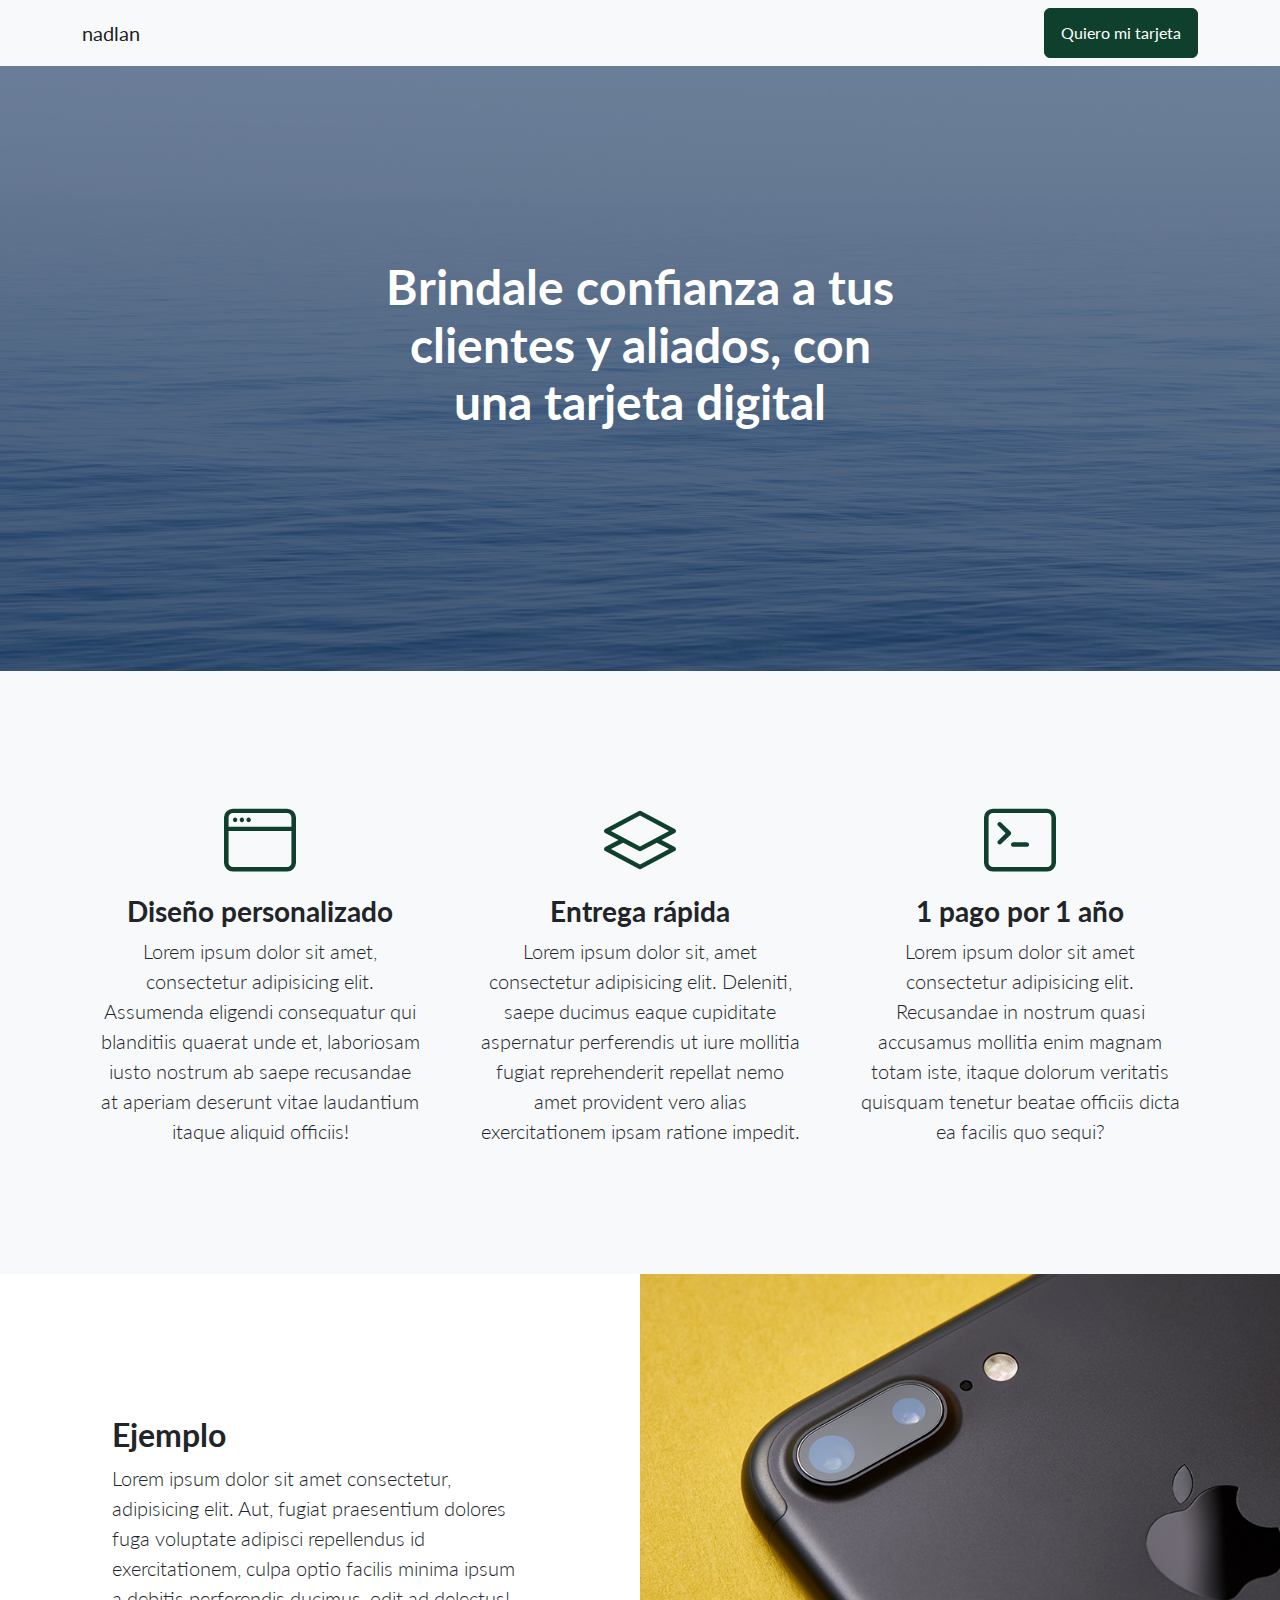
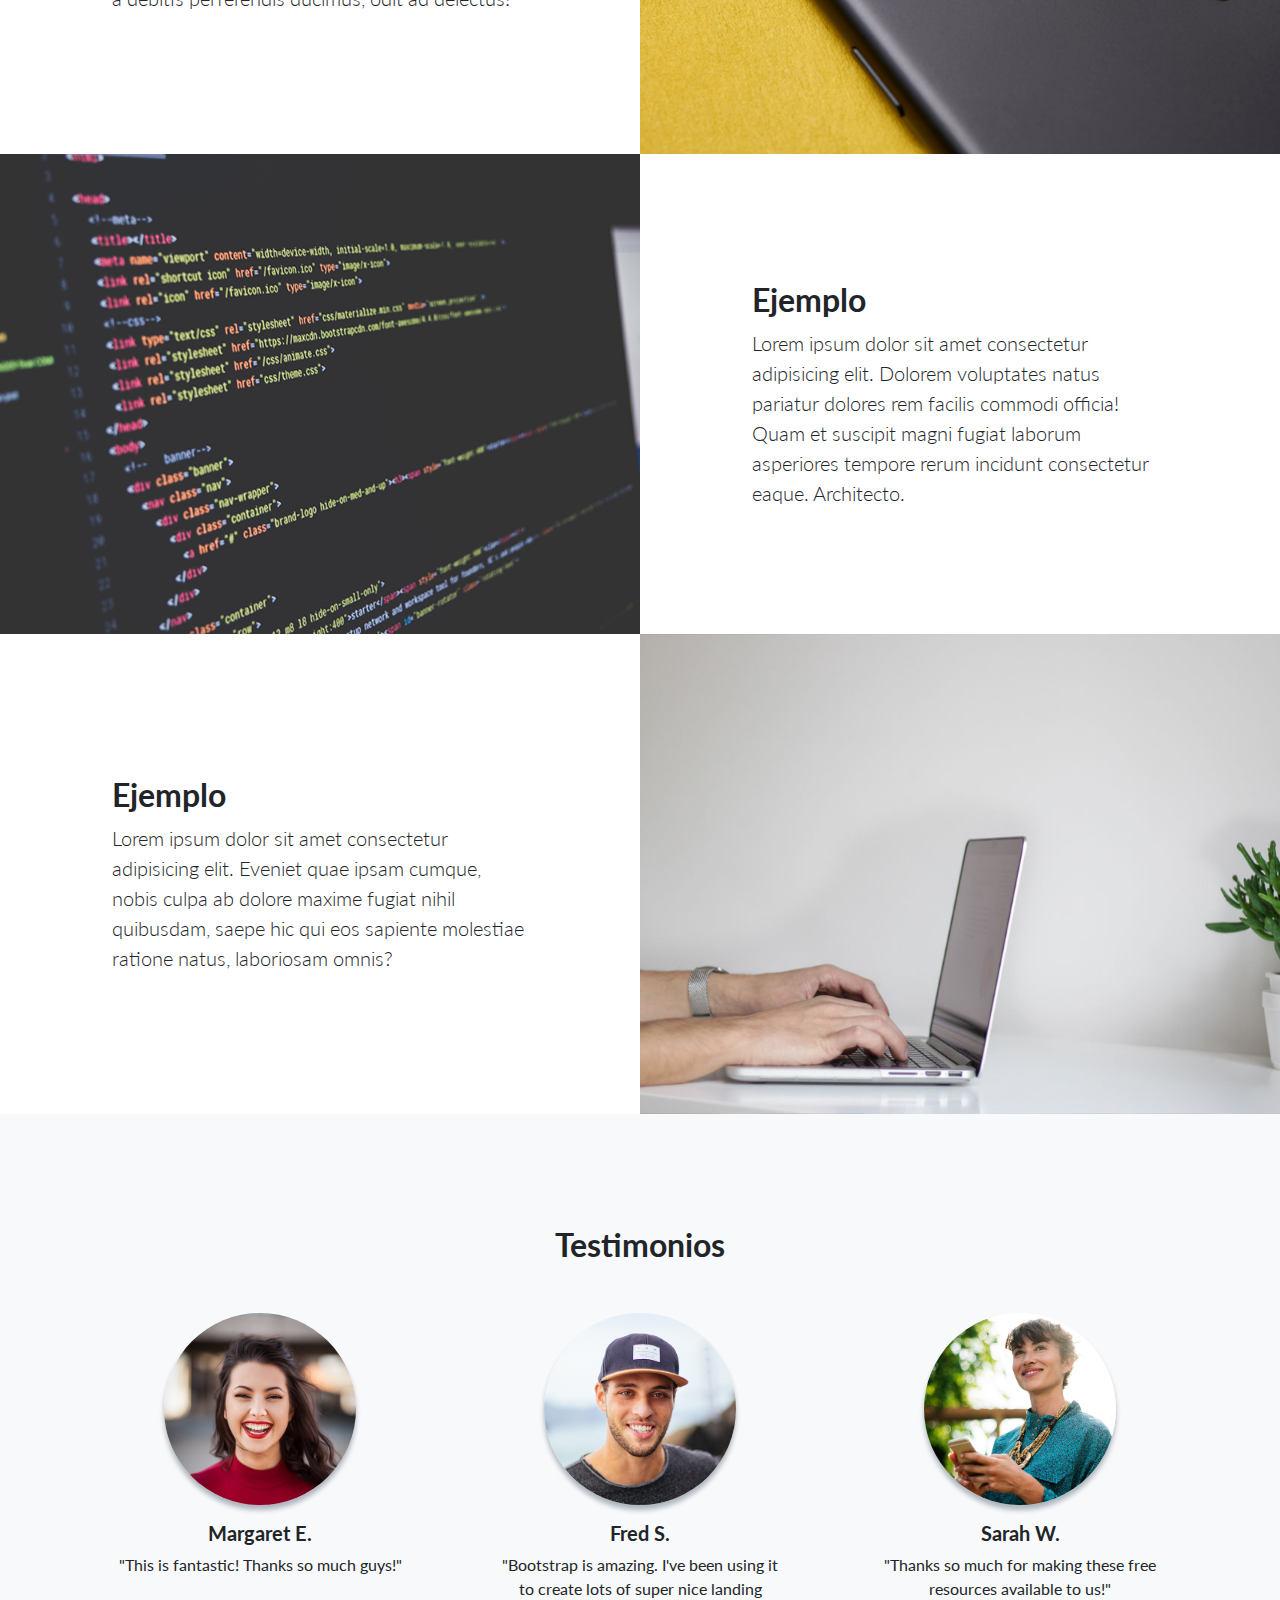
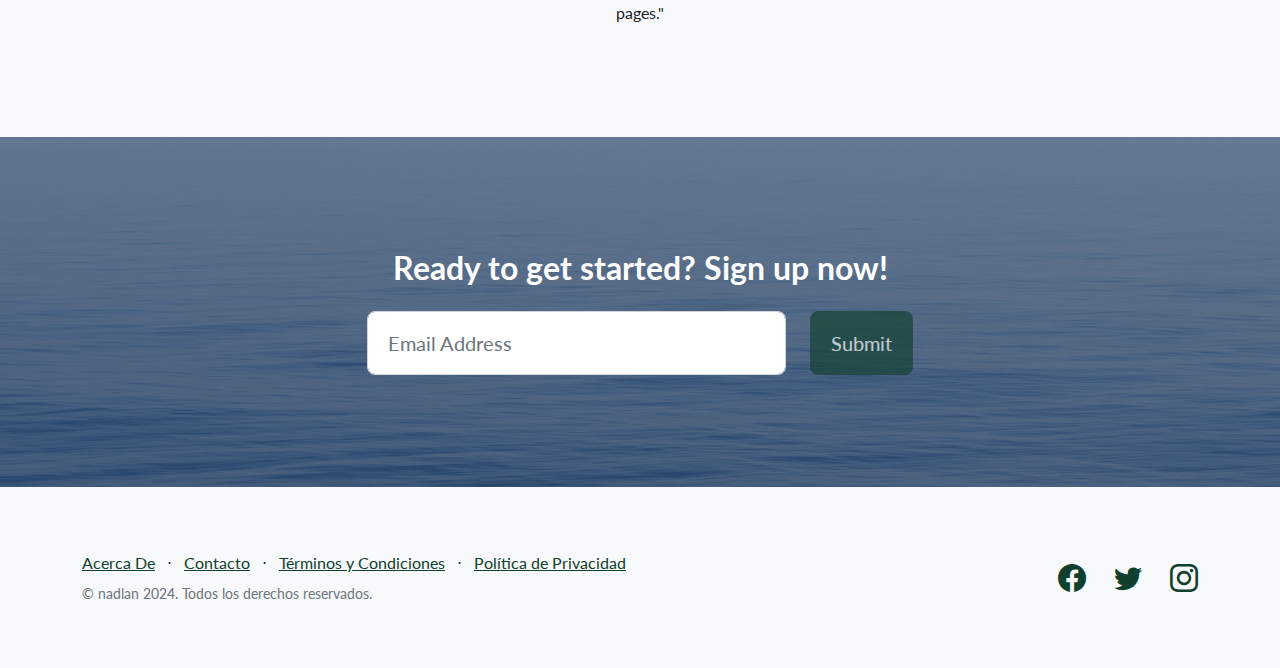
==== commit 74955dcb: "Add files via upload" ====
--- a/index.html
+++ b/index.html
@@ -1,375 +1,212 @@
-<!DOCTYPE html><html class="no-js" lang="zxx"><head>
-    <meta charset="utf-8">
-    <meta http-equiv="x-ua-compatible" content="ie=edge">
-    <title>Karla Ruiz - nadlan.mx</title>
-    <meta name="description" content="">
-    <meta name="viewport" content="width=device-width, initial-scale=1">
-    <link rel="shortcut icon" type="image/x-icon" href="images/nyIgyxBugbfX.png">
-    <!-- Place favicon.ico in the root directory -->
-
-    <!-- CSS here -->
-    <link rel="stylesheet" href="css/yXyggOVwKafo.css">
-    <link rel="stylesheet" href="css/BglMzIgdbR3A.css">
-    <link rel="stylesheet" href="css/SjAP2r0eqDfU.css">
-    <link rel="stylesheet" href="css/HqLEvQ7sHl8U.css">
-    <link rel="stylesheet" href="css/MZL8qbbJdl5z.css">
-    <link rel="stylesheet" href="css/4JkKqhOVsrvv.css">
-    <link rel="stylesheet" href="css/PM5VKhhelNa7.css">
-    <link rel="stylesheet" href="css/SZffVLvmH05L.css">
-</head>
-
-<body>
-
-    <div class="page-wrapper home-3" data-background="assets/img/bg/page-bg-1.jpg">
-
-        <!-- PRELOADER -->
-        <div id="preloader">
-            <div class="loader_line"></div>
-        </div>
-        <!-- /PRELOADER -->
-
-        <!-- header-start -->
-        <div class="bostami-header-area mb-30 z-index-5">
-            <div class="container">
-                <div class="bostami-header-wrap">
-                    <div class="row">
-
-                        <!-- logo -->
-                        <div class="col-6">
-                            <div class="bostami-header-logo">
-                                <a class="site-logo" href="../index.html">
-                                    <img src="images/nadlangreen.png" alt="">
-                                    <p><i>Coming soon</i></p>
-                                </a>
+<!DOCTYPE html>
+<html lang="en">
+    <head>
+        <meta charset="utf-8" />
+        <meta name="viewport" content="width=device-width, initial-scale=1, shrink-to-fit=no" />
+        <meta name="description" content="" />
+        <meta name="author" content="" />
+        <title>nadlan</title>
+        <!-- Favicon-->
+        <link rel="icon" type="image/x-icon" href="assets/favicon.ico" />
+        <!-- Bootstrap icons-->
+        <link href="https://cdn.jsdelivr.net/npm/bootstrap-icons@1.5.0/font/bootstrap-icons.css" rel="stylesheet" type="text/css" />
+        <!-- Google fonts-->
+        <link href="https://fonts.googleapis.com/css?family=Lato:300,400,700,300italic,400italic,700italic" rel="stylesheet" type="text/css" />
+        <!-- Core theme CSS (includes Bootstrap)-->
+        <link href="css/styles.css" rel="stylesheet" />
+    </head>
+    <body>
+        <!-- Navigation-->
+        <nav class="navbar navbar-light bg-light static-top">
+            <div class="container">
+                <a class="navbar-brand" href="#!">nadlan</a>
+                <a class="btn btn-primary" href="#signup">Quiero mi tarjeta</a>
+            </div>
+        </nav>
+        <!-- Masthead-->
+        <header class="masthead">
+            <div class="container position-relative">
+                <div class="row justify-content-center">
+                    <div class="col-xl-6">
+                        <div class="text-center text-white">
+                            <!-- Page heading-->
+                            <h1 class="mb-5">Brindale confianza a tus clientes y aliados, con una tarjeta digital</h1>
+                        
+                       
+                          
+                        </div>
+                    </div>
+                </div>
+            </div>
+        </header>
+        <!-- Icons Grid-->
+        <section class="features-icons bg-light text-center">
+            <div class="container">
+                <div class="row">
+                    <div class="col-lg-4">
+                        <div class="features-icons-item mx-auto mb-5 mb-lg-0 mb-lg-3">
+                            <div class="features-icons-icon d-flex"><i class="bi-window m-auto text-primary"></i></div>
+                            <h3>Diseño personalizado</h3>
+                            <p class="lead mb-0">Lorem ipsum dolor sit amet, consectetur adipisicing elit. Assumenda eligendi consequatur qui blanditiis quaerat unde et, laboriosam iusto nostrum ab saepe recusandae at aperiam deserunt vitae laudantium itaque aliquid officiis!</p>
+                        </div>
+                    </div>
+                    <div class="col-lg-4">
+                        <div class="features-icons-item mx-auto mb-5 mb-lg-0 mb-lg-3">
+                            <div class="features-icons-icon d-flex"><i class="bi-layers m-auto text-primary"></i></div>
+                            <h3>Entrega rápida</h3>
+                            <p class="lead mb-0">Lorem ipsum dolor sit, amet consectetur adipisicing elit. Deleniti, saepe ducimus eaque cupiditate aspernatur perferendis ut iure mollitia fugiat reprehenderit repellat nemo amet provident vero alias exercitationem ipsam ratione impedit.</p>
+                        </div>
+                    </div>
+                    <div class="col-lg-4">
+                        <div class="features-icons-item mx-auto mb-0 mb-lg-3">
+                            <div class="features-icons-icon d-flex"><i class="bi-terminal m-auto text-primary"></i></div>
+                            <h3>1 pago por 1 año</h3>
+                            <p class="lead mb-0">Lorem ipsum dolor sit amet consectetur adipisicing elit. Recusandae in nostrum quasi accusamus mollitia enim magnam totam iste, itaque dolorum veritatis quisquam tenetur beatae officiis dicta ea facilis quo sequi?</p>
+                        </div>
+                    </div>
+                </div>
+            </div>
+        </section>
+        <!-- Image Showcases-->
+        <section class="showcase">
+            <div class="container-fluid p-0">
+                <div class="row g-0">
+                    <div class="col-lg-6 order-lg-2 text-white showcase-img" style="background-image: url('assets/img/bg-showcase-1.jpg')"></div>
+                    <div class="col-lg-6 order-lg-1 my-auto showcase-text">
+                        <h2>Ejemplo</h2>
+                        <p class="lead mb-0">Lorem ipsum dolor sit amet consectetur, adipisicing elit. Aut, fugiat praesentium dolores fuga voluptate adipisci repellendus id exercitationem, culpa optio facilis minima ipsum a debitis perferendis ducimus, odit ad delectus!</p>
+                    </div>
+                </div>
+                <div class="row g-0">
+                    <div class="col-lg-6 text-white showcase-img" style="background-image: url('assets/img/bg-showcase-2.jpg')"></div>
+                    <div class="col-lg-6 my-auto showcase-text">
+                        <h2>Ejemplo</h2>
+                        <p class="lead mb-0">Lorem ipsum dolor sit amet consectetur adipisicing elit. Dolorem voluptates natus pariatur dolores rem facilis commodi officia! Quam et suscipit magni fugiat laborum asperiores tempore rerum incidunt consectetur eaque. Architecto.</p>
+                    </div>
+                </div>
+                <div class="row g-0">
+                    <div class="col-lg-6 order-lg-2 text-white showcase-img" style="background-image: url('assets/img/bg-showcase-3.jpg')"></div>
+                    <div class="col-lg-6 order-lg-1 my-auto showcase-text">
+                        <h2>Ejemplo</h2>
+                        <p class="lead mb-0">Lorem ipsum dolor sit amet consectetur adipisicing elit. Eveniet quae ipsam cumque, nobis culpa ab dolore maxime fugiat nihil quibusdam, saepe hic qui eos sapiente molestiae ratione natus, laboriosam omnis?</p>
+                    </div>
+                </div>
+            </div>
+        </section>
+        <!-- Testimonials-->
+        <section class="testimonials text-center bg-light">
+            <div class="container">
+                <h2 class="mb-5">Testimonios</h2>
+                <div class="row">
+                    <div class="col-lg-4">
+                        <div class="testimonial-item mx-auto mb-5 mb-lg-0">
+                            <img class="img-fluid rounded-circle mb-3" src="assets/img/testimonials-1.jpg" alt="..." />
+                            <h5>Margaret E.</h5>
+                            <p class="font-weight-light mb-0">"This is fantastic! Thanks so much guys!"</p>
+                        </div>
+                    </div>
+                    <div class="col-lg-4">
+                        <div class="testimonial-item mx-auto mb-5 mb-lg-0">
+                            <img class="img-fluid rounded-circle mb-3" src="assets/img/testimonials-2.jpg" alt="..." />
+                            <h5>Fred S.</h5>
+                            <p class="font-weight-light mb-0">"Bootstrap is amazing. I've been using it to create lots of super nice landing pages."</p>
+                        </div>
+                    </div>
+                    <div class="col-lg-4">
+                        <div class="testimonial-item mx-auto mb-5 mb-lg-0">
+                            <img class="img-fluid rounded-circle mb-3" src="assets/img/testimonials-3.jpg" alt="..." />
+                            <h5>Sarah W.</h5>
+                            <p class="font-weight-light mb-0">"Thanks so much for making these free resources available to us!"</p>
+                        </div>
+                    </div>
+                </div>
+            </div>
+        </section>
+        <!-- Call to Action-->
+        <section class="call-to-action text-white text-center" id="signup">
+            <div class="container position-relative">
+                <div class="row justify-content-center">
+                    <div class="col-xl-6">
+                        <h2 class="mb-4">Ready to get started? Sign up now!</h2>
+                        <!-- Signup form-->
+                        <!-- * * * * * * * * * * * * * * *-->
+                        <!-- * * SB Forms Contact Form * *-->
+                        <!-- * * * * * * * * * * * * * * *-->
+                        <!-- This form is pre-integrated with SB Forms.-->
+                        <!-- To make this form functional, sign up at-->
+                        <!-- https://startbootstrap.com/solution/contact-forms-->
+                        <!-- to get an API token!-->
+                        <form class="form-subscribe" id="contactFormFooter" data-sb-form-api-token="API_TOKEN">
+                            <!-- Email address input-->
+                            <div class="row">
+                                <div class="col">
+                                    <input class="form-control form-control-lg" id="emailAddressBelow" type="email" placeholder="Email Address" data-sb-validations="required,email" />
+                                    <div class="invalid-feedback text-white" data-sb-feedback="emailAddressBelow:required">Email Address is required.</div>
+                                    <div class="invalid-feedback text-white" data-sb-feedback="emailAddressBelow:email">Email Address Email is not valid.</div>
+                                </div>
+                                <div class="col-auto"><button class="btn btn-primary btn-lg disabled" id="submitButton" type="submit">Submit</button></div>
                             </div>
-                        </div>
-
-                        <!-- menu btn 
-                        <div class="col-6">
-                            <div class="bostami-header-menu-btn text-right mb-0">
-                                <div class="dark-btn dark-btn-stored dark-btn-icon">
-                                    <i class="fa-light fa-moon"></i>
-                                    <i class="fa-light fa-sun"></i>
-                                </div>
-                                <div class="menu-btn toggle_menu d-lg-none">
-                                    <span></span>
-                                    <span></span>
-                                    <span></span>
+                            <!-- Submit success message-->
+                            <!---->
+                            <!-- This is what your users will see when the form-->
+                            <!-- has successfully submitted-->
+                            <div class="d-none" id="submitSuccessMessage">
+                                <div class="text-center mb-3">
+                                    <div class="fw-bolder">Form submission successful!</div>
+                                    <p>To activate this form, sign up at</p>
+                                    <a class="text-white" href="https://startbootstrap.com/solution/contact-forms">https://startbootstrap.com/solution/contact-forms</a>
                                 </div>
                             </div>
-                        </div>-->
-
-                    </div>
-                </div>
-
-                <!-- mobile menu -->
-                <div class="mobile-menu-wrap">
-                    <div class="mobile-menu mobile_menu_3">
-                    </div>
-                </div>
-
-            </div>
-        </div>
-        <!-- header-end -->
-
-
-        <div class="container z-index-3">
-            <div class="row">
-
-                <!-- parsonal-info-start -->
-                <div class="col-xxl-4 col-xl-4 col-lg-4">
-                    <div class="bostami-parsonal-info-area">
-                        <div class="bostami-parsonal-info-wrap">
-
-                            <!-- img -->
-                            <div class="bostami-parsonal-info-img">
-                                <img src="images/wWUq4Y91ymSi.png" alt="avatar">
-                            </div>
-
-                            <!-- name -->
-                            <h4 class="bostami-parsonal-info-name">
-                                <a href="#">Karla Ruiz</a>
-                            </h4>
-                            <span class="bostami-parsonal-info-bio mb-15">Asesora inmobiliaria</span>
-
-                            <!-- socail link -->
-                            <ul class="bostami-parsonal-info-social-link mb-30">
-                                <li>
-                                    <a href="#" class="facebook">
-                                        <i class="fa-brands fa-facebook-f"></i>
-                                    </a>
-                                </li>
-                                <li>
-                                    <a href="#" class="twitter">
-                                        <i class="fa-brands fa-twitter"></i>
-                                    </a>
-                                </li>
-                                <li>
-                                    <a href="#" class="instagram">
-                                        <i class="fa-brands fa-instagram"></i>
-                                    </a>
-                                </li>
-                                <li>
-                                    <a href="#" class="linkedin">
-                                        <i class="fa-brands fa-linkedin-in"></i>
-                                    </a>
-                                </li>
-                            </ul>
-
-                            <!-- contact -->
-                            <div class="bostami-parsonal-info-contact mb-30">
-                                <div class="bostami-parsonal-info-contact-item phone">
-                                    <div class="icon">
-                                        <i class="fa-solid fa-mobile-screen-button"></i>
-                                    </div>
-                                    <div class="text">
-                                        <span>WhatsApp</span>
-                                        <p>+52 (442) 114 6160</p>
-                                    </div>
-                                </div>
-
-
-                                <div class="bostami-parsonal-info-contact-item email">
-                                    <div class="icon">
-                                        <i class="fa-regular fa-envelope-open-text"></i>
-                                    </div>
-                                    <div class="text">
-                                        <span>Email</span>
-                                        <p>contacto@tbrqro.com</p>
-                                    </div>
-                                </div>
-
-                                <div class="bostami-parsonal-info-contact-item location">
-                                    <div class="icon">
-                                        <i class="fa-solid fa-location-dot"></i>
-                                    </div>
-                                    <div class="text">
-                                        <span>Location</span>
-                                        <p>Querétaro</p>
-                                    </div>
-                                </div>
-
-                               <!-- <div class="bostami-parsonal-info-contact-item calendar">
-                                    <div class="icon">
-                                        <i class="fa-light fa-calendar-days"></i>
-                                    </div>
-                                    <div class="text">
-                                        <span>Birthday</span>
-                                        <p>May 27, 1990</p>
-                                    </div>
-                                </div>-->
-                            </div>
-
-                            <!-- cv button -->
-                            <div class="bostami-parsonal-info-btn">
-                                <a class="btn-2 circle" href="#">
-                                    <span class="icon">
-                                        <i class="fa-regular fa-download"></i>
-                                    </span>
-                                    Descargar semblanza
-                                </a>
-                            </div>
-
-                        </div>
-                    </div>
-                </div>
-                <!-- personal-info-end -->
-
-                <!-- about-page-start -->
-                <div class="col-xxl-8 col-xl-8 col-lg-8">
-
-                    <!-- main-menu-start -->
-                    <div class="text-right">
-                        <div class="bostami-main-menu-wrap">
-                            <nav class="bastami-main-menu main_menu_3">
-                                <ul>
-                                    <li class="active">
-                                        <a href="home-3.html">
-                                            <span>
-                                                <i class="fa-light fa-address-card"></i>
-                                            </span>
-                                            Acerca De
-                                        </a>
-                                    </li>
-                                    <!--<li>
-                                        <a href="resume-3.html">
-                                            <span>
-                                                <i class="fa-light fa-file-user"></i>
-                                            </span>
-                                            CV
-                                        </a>
-                                    </li>
-                                    <li>
-                                        <a href="portfolio-3.html">
-                                            <span>
-                                                <i class="fa-light fa-briefcase"></i>
-                                            </span>
-                                            Works
-                                        </a>
-                                    </li>
-                                    <li>
-                                        <a href="blog-3.html">
-                                            <span>
-                                                <i class="fa-light fa-newspaper"></i>
-                                            </span>
-                                            Blogs
-                                        </a>
-                                    </li>
-                                    <li>
-                                        <a href="contact-3.html">
-                                            <span>
-                                                <i class="fa-light fa-address-book"></i>
-                                            </span>
-                                            contact
-                                        </a>
-                                    </li>-->
-                                </ul>
-                            </nav>
-                        </div>
-                    </div>
-                    <!-- main-menu-end -->
-
-                    <div class="bostami-page-content-wrap">
-
-                        <!-- page title -->
-                        <div class="section-wrapper pl-60 pr-60 pt-60">
-                            <div class="bostami-page-title-wrap mb-15">
-                                <h2 class="page-title">Acerca De</h2>
-                                <p>Lorem ipsum dolor sit amet consectetur, adipisicing elit. Minima totam quos earum ab quasi, enim asperiores, beatae, dolorum dolore facere quae a impedit officia nulla! Rem amet quod inventore illo.</p>
-                            </div>
-                        </div>
-
-                        <!-- what-do -->
-                        <!--<div class="section-wrapper pl-60 pr-60">
-
-                            <div class="bostami-section-title-wrap mt-30 mb-20">
-                                <h3 class="section-title">What I do!</h3>
-                            </div>
-
-                            <div class="bostami-what-do-wrap mb-30">
-                                <div class="row">
-
-                                 
-                                    <div class="col-xxl-6 col-xl-6 col-lg-6">
-                                        <div class="bostami-what-do-item bg-prink">
-                                            <div class="icon">
-                                                <i class="fa-light fa-swatchbook"></i>
-                                            </div>
-                                            <div class="text">
-                                                <h4 class="title">Ui/Ux Design</h4>
-                                                <p>Lorem ipsum dolor sit amet, consectetuer adipiscing elit, sed diam
-                                                    euismod tincidunt volutpat.</p>
-                                            </div>
-                                        </div>
-                                    </div>
-                              
-                                    <div class="col-xxl-6 col-xl-6 col-lg-6">
-                                        <div class="bostami-what-do-item bg-catkrill">
-                                            <div class="icon">
-                                                <i class="fa-regular fa-grid-2"></i>
-                                            </div>
-                                            <div class="text">
-                                                <h4 class="title">App Development</h4>
-                                                <p>Lorem ipsum dolor sit amet, consectetuer adipiscing elit, sed diam
-                                                    euismod tincidunt volutpat.</p>
-                                            </div>
-                                        </div>
-                                    </div>
-                               
-                                    <div class="col-xxl-6 col-xl-6 col-lg-6">
-                                        <div class="bostami-what-do-item  bg-catkrill">
-                                            <div class="icon">
-                                                <i class="fa-regular fa-camera-retro"></i>
-                                            </div>
-                                            <div class="text">
-                                                <h4 class="title">Photography</h4>
-                                                <p>Lorem ipsum dolor sit amet, consectetuer adipiscing elit, sed diam
-                                                    euismod tincidunt volutpat.</p>
-                                            </div>
-                                        </div>
-                                    </div>
-                                  
-                                    <div class="col-xxl-6 col-xl-6 col-lg-6">
-                                        <div class="bostami-what-do-item bg-prink bg-blue">
-                                            <div class="icon">
-                                                <i class="fa-regular fa-code"></i>
-                                            </div>
-                                            <div class="text">
-                                                <h4 class="title">Web Development</h4>
-                                                <p>Lorem ipsum dolor sit amet, consectetuer adipiscing elit, sed diam
-                                                    euismod tincidunt volutpat.</p>
-                                            </div>
-                                        </div>
-                                    </div>
-
-                                </div>
-                            </div>
-
-                        </div>-->
-
-                        <!-- client
-                        <div class="section-wrapper bg-light-white-2 pt-45 pb-60 pl-60 pr-60">
-
-                            <div class="bostami-section-title-wrap text-center mb-50">
-                                <h3 class="section-title">clinet</h3>
-                            </div>
-
-                            <div class="bostami-client-slider">
-                                <div class="swiper-container client_slide_active">
-                                    <div class="swiper-wrapper">
-
-                                  
-                                        <div class="swiper-slide">
-                                            <img class="bostami-client-slider-logo" src="images/nW934GiI85wD.png" alt="">
-                                        </div>
-
-                                
-                                        <div class="swiper-slide">
-                                            <img class="bostami-client-slider-logo" src="images/pyjVDPePNr00.png" alt="">
-                                        </div>
-
-                               
-                                        <div class="swiper-slide">
-                                            <img class="bostami-client-slider-logo" src="images/IMhPbbkoX1Xu.png" alt="">
-                                        </div>
-
-                            
-                                        <div class="swiper-slide">
-                                            <img class="bostami-client-slider-logo" src="images/xuh4WxJpC7nQ.png" alt="">
-                                        </div>
-
-                                    </div>
-                                </div>
-                            </div>
-
-                        </div>  -->
-
-                        <!-- footer copyright -->
-                        <div class="footer-copyright text-center pt-25 pb-25">
-                            <span>© 2024 Todos los derechos reservados por<a href="https://nadlan.mx" target="_blank" rel="noopener noreferrer">nadlan.mx</a>.</span>
-                        </div>
-
-                    </div>
-                </div>
-                <!-- about-page-end -->
-
-            </div>
-
-
-        </div>
-
-
-    </div>
-
-    <!-- JS here -->
-    <script src="js/lsa5VjZNS9ua.js"></script>
-    <script src="js/UiMvtxFV1u6b.js"></script>
-    <script src="js/EvJVFbhKfy9F.js"></script>
-    <script src="js/TmzTZXvM2wDd.js"></script>
-    <script src="js/FT93FuFIo8Yx.js"></script>
-    <script src="js/xvdCnsDVGNSh.js"></script>
-    <script src="js/w8iOmgJdlUnN.js"></script>
-    <script src="js/pQdZ21XuZJvl.js"></script>
-
-
-</body></html>+                            <!-- Submit error message-->
+                            <!---->
+                            <!-- This is what your users will see when there is-->
+                            <!-- an error submitting the form-->
+                            <div class="d-none" id="submitErrorMessage"><div class="text-center text-danger mb-3">Error sending message!</div></div>
+                        </form>
+                    </div>
+                </div>
+            </div>
+        </section>
+        <!-- Footer-->
+        <footer class="footer bg-light">
+            <div class="container">
+                <div class="row">
+                    <div class="col-lg-6 h-100 text-center text-lg-start my-auto">
+                        <ul class="list-inline mb-2">
+                            <li class="list-inline-item"><a href="#!">Acerca De</a></li>
+                            <li class="list-inline-item">⋅</li>
+                            <li class="list-inline-item"><a href="#!">Contacto</a></li>
+                            <li class="list-inline-item">⋅</li>
+                            <li class="list-inline-item"><a href="#!">Términos y Condiciones</a></li>
+                            <li class="list-inline-item">⋅</li>
+                            <li class="list-inline-item"><a href="#!">Política de Privacidad</a></li>
+                        </ul>
+                        <p class="text-muted small mb-4 mb-lg-0">&copy; nadlan 2024. Todos los derechos reservados.</p>
+                    </div>
+                    <div class="col-lg-6 h-100 text-center text-lg-end my-auto">
+                        <ul class="list-inline mb-0">
+                            <li class="list-inline-item me-4">
+                                <a href="#!"><i class="bi-facebook fs-3"></i></a>
+                            </li>
+                            <li class="list-inline-item me-4">
+                                <a href="#!"><i class="bi-twitter fs-3"></i></a>
+                            </li>
+                            <li class="list-inline-item">
+                                <a href="#!"><i class="bi-instagram fs-3"></i></a>
+                            </li>
+                        </ul>
+                    </div>
+                </div>
+            </div>
+        </footer>
+        <!-- Bootstrap core JS-->
+        <script src="https://cdn.jsdelivr.net/npm/bootstrap@5.2.3/dist/js/bootstrap.bundle.min.js"></script>
+        <!-- Core theme JS-->
+        <script src="js/scripts.js"></script>
+        <!-- * * * * * * * * * * * * * * * * * * * * * * * * * * * * * * * * * * * * * * * *-->
+        <!-- * *                               SB Forms JS                               * *-->
+        <!-- * * Activate your form at https://startbootstrap.com/solution/contact-forms * *-->
+        <!-- * * * * * * * * * * * * * * * * * * * * * * * * * * * * * * * * * * * * * * * *-->
+        <script src="https://cdn.startbootstrap.com/sb-forms-latest.js"></script>
+    </body>
+</html>
